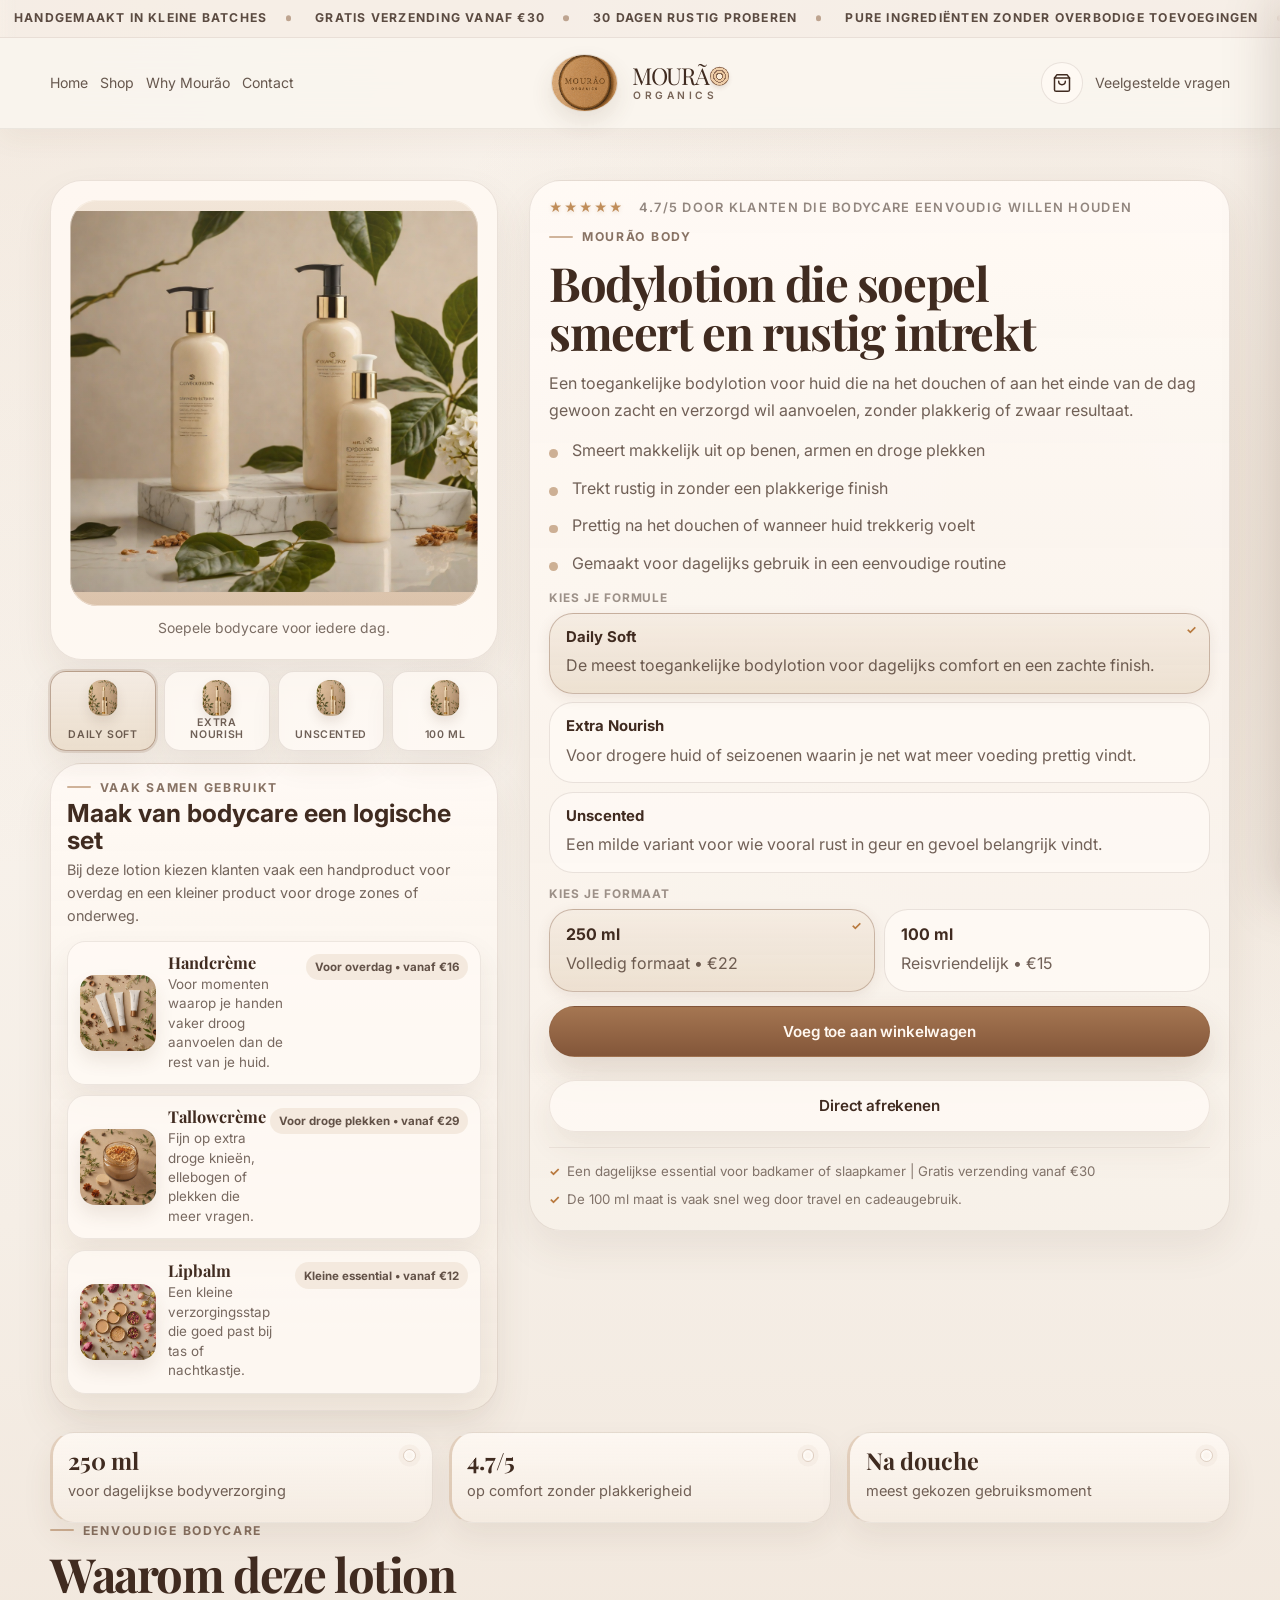
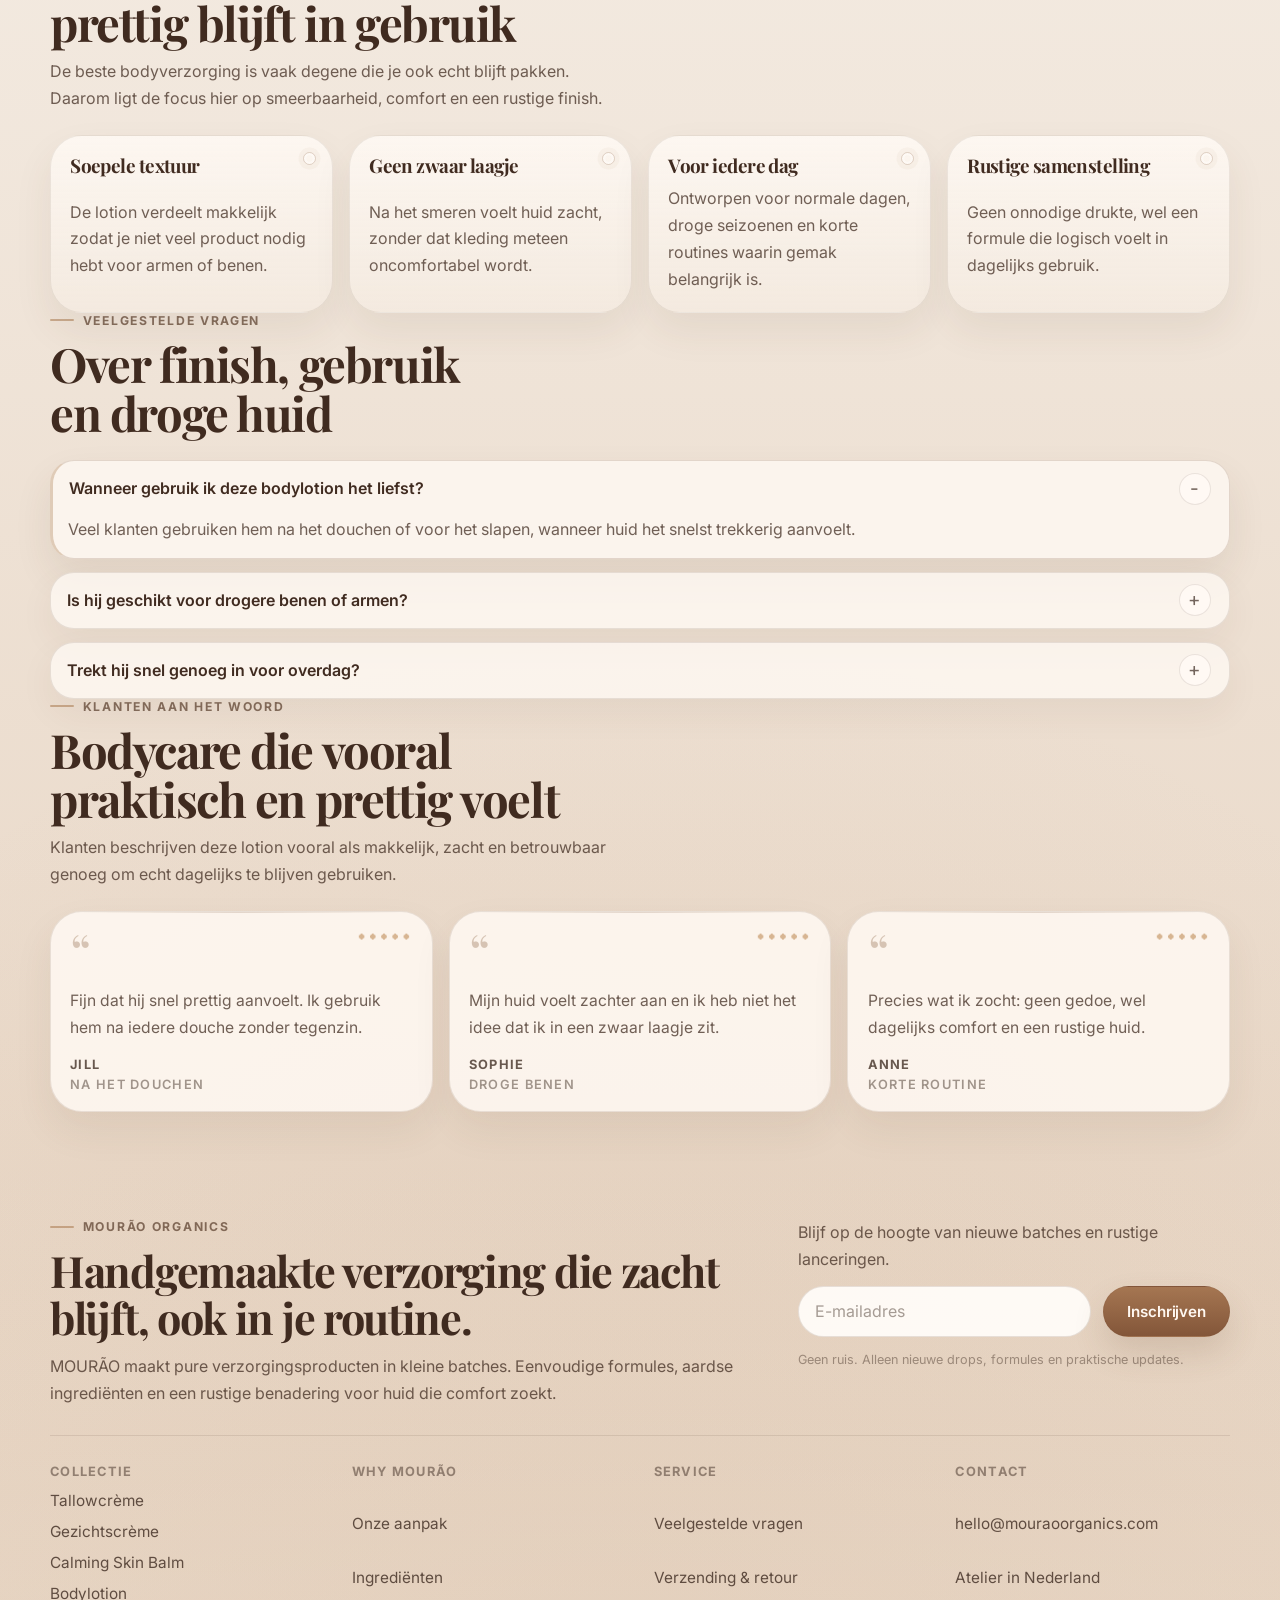
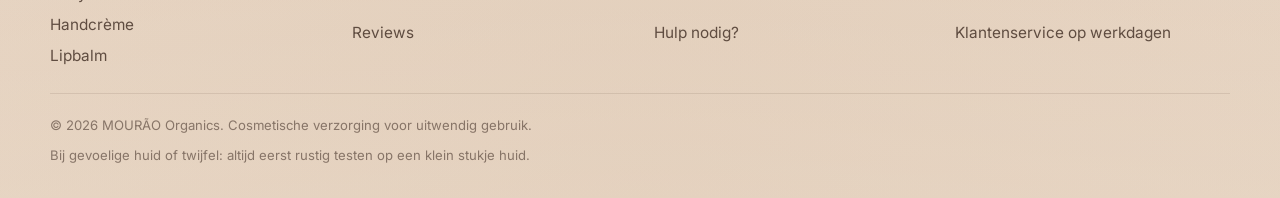
==== bodylotion.html @ 034b23e3 "Replace header ghost button with cart icon on product pages Removes the "Voeg toe aan winkelwagen" g" ====
<!doctype html>
<html lang="nl">
  <head>
    <meta charset="utf-8">
    <meta name="viewport" content="width=device-width,initial-scale=1">
    <meta name="theme-color" content="#F6F1EB">
    <title>Bodylotion | MOURÃO Organics</title>
    <link rel="preconnect" href="https://fonts.googleapis.com">
    <link rel="preconnect" href="https://fonts.gstatic.com" crossorigin>
    <link href="https://fonts.googleapis.com/css2?family=Inter:wght@400;500;600;700&family=Playfair+Display:wght@500;600;700&display=swap" rel="stylesheet">
    <link rel="stylesheet" href="assets/mourao-home.css">
  </head>
  <body class="mourao-theme">
    <a class="visually-hidden" href="#MainContent">Ga naar de inhoud</a>

    <div class="mourao-announcement" aria-label="Winkelmeldingen">
      <div class="mourao-announcement__track">
        <div class="mourao-announcement__group">
          <span>Handgemaakt in kleine batches</span>
<span>Gratis verzending vanaf €30</span>
<span>30 dagen rustig proberen</span>
<span>Pure ingrediënten zonder overbodige toevoegingen</span>
        </div>
        <div class="mourao-announcement__group" aria-hidden="true">
          <span>Handgemaakt in kleine batches</span>
<span>Gratis verzending vanaf €30</span>
<span>30 dagen rustig proberen</span>
<span>Pure ingrediënten zonder overbodige toevoegingen</span>
        </div>
        <div class="mourao-announcement__group" aria-hidden="true">
          <span>Handgemaakt in kleine batches</span>
<span>Gratis verzending vanaf €30</span>
<span>30 dagen rustig proberen</span>
<span>Pure ingrediënten zonder overbodige toevoegingen</span>
        </div>
      </div>
    </div>

    <div class="mourao-site-shell">
      <header class="mourao-site-header">
        <div class="page-width mourao-site-header__inner">
          <nav class="mourao-header-nav" aria-label="Hoofdmenu">
            <a class="mourao-header-nav__link" href="index.html">Home</a>
            <a class="mourao-header-nav__link" href="index.html#producten">Shop</a>
            <a class="mourao-header-nav__link" href="index.html#waarom">Why Mourão</a>
            <a class="mourao-header-nav__link" href="#contact">Contact</a>
          </nav>

          <a class="mourao-wordmark" href="index.html" aria-label="MOURÃO Organics">
            <img class="mourao-wordmark__image" src="assets/mourao-logo.jpg" alt="" width="58" height="58" loading="lazy">
            <span class="mourao-wordmark__text-wrap" aria-hidden="true">
              <span class="mourao-wordmark__line">
                <span class="mourao-wordmark__text mourao-wordmark__text--ringed">
                  <span>MOURÃ</span>
                  <span class="mourao-ring-o"></span>
                </span>
              </span>
              <span class="mourao-wordmark__subline">Organics</span>
            </span>
          </a>

          <div class="mourao-header-meta">
            <a class="mourao-header-link" href="#faq">Veelgestelde vragen</a>
          </div>
        </div>
      </header>

      <main id="MainContent" role="main">
        <section class="mourao-section mourao-section--spacious mourao-product-page">
          <div class="page-width">
            <div class="mourao-product-layout">
              <div class="mourao-gallery mourao-reveal" style="--animation-order: 1;">
                <div class="mourao-gallery__main">
                  <div class="mourao-gallery__hero" style="--mourao-gallery-image: url('mourao-product-bodylotion-hero.jpg');">
                    <div class="mourao-gallery__hero-glow"></div>
                  </div>
                  <p class="mourao-gallery__caption">Soepele bodycare voor iedere dag.</p>
                </div>

                <div class="mourao-gallery__thumbs" aria-hidden="true">
                  <span class="mourao-gallery__thumb" style="--mourao-thumb-image: url('mourao-product-bodylotion-thumb-1.jpg');">Daily Soft</span>
<span class="mourao-gallery__thumb" style="--mourao-thumb-image: url('mourao-product-bodylotion-thumb-2.jpg');">Extra Nourish</span>
<span class="mourao-gallery__thumb" style="--mourao-thumb-image: url('mourao-product-bodylotion-thumb-3.jpg');">Unscented</span>
<span class="mourao-gallery__thumb" style="--mourao-thumb-image: url('mourao-product-bodylotion-thumb-4.jpg');">100 ml</span>
                </div>
                <div class="mourao-related-panel mourao-reveal" style="--animation-order: 2;">
                  <div class="mourao-related-panel__header">
                    <p class="mourao-eyebrow">Vaak samen gebruikt</p>
                    <h2 class="mourao-related-panel__title">Maak van bodycare een logische set</h2>
                    <p class="mourao-related-panel__text">Bij deze lotion kiezen klanten vaak een handproduct voor overdag en een kleiner product voor droge zones of onderweg.</p>
                  </div>

                  <div class="mourao-related-list">
                    <a class="mourao-related-card" href="handcreme.html">
                      <span class="mourao-related-card__media" style="--mourao-related-image: url('mourao-product-handcreme-card.jpg');" aria-hidden="true"></span>
                      <span class="mourao-related-card__body">
                        <strong>Handcrème</strong>
                        <span>Voor momenten waarop je handen vaker droog aanvoelen dan de rest van je huid.</span>
                      </span>
                      <span class="mourao-related-card__meta">Voor overdag • vanaf €16</span>
                    </a>
<a class="mourao-related-card" href="product.html">
                      <span class="mourao-related-card__media" style="--mourao-related-image: url('mourao-product-tallowcreme-card.jpg');" aria-hidden="true"></span>
                      <span class="mourao-related-card__body">
                        <strong>Tallowcrème</strong>
                        <span>Fijn op extra droge knieën, ellebogen of plekken die meer vragen.</span>
                      </span>
                      <span class="mourao-related-card__meta">Voor droge plekken • vanaf €29</span>
                    </a>
<a class="mourao-related-card" href="lipbalm.html">
                      <span class="mourao-related-card__media" style="--mourao-related-image: url('mourao-product-lipbalm-card.jpg');" aria-hidden="true"></span>
                      <span class="mourao-related-card__body">
                        <strong>Lipbalm</strong>
                        <span>Een kleine verzorgingsstap die goed past bij tas of nachtkastje.</span>
                      </span>
                      <span class="mourao-related-card__meta">Kleine essential • vanaf €12</span>
                    </a>
                  </div>
                </div>
              </div>

              <div class="mourao-product-box mourao-reveal" data-product-id="bodylotion" style="--animation-order: 2;">
                <div class="mourao-rating">
                  <span class="mourao-stars" aria-hidden="true">★★★★★</span>
                  <span>4.7/5 door klanten die bodycare eenvoudig willen houden</span>
                </div>

                <p class="mourao-eyebrow">MOURÃO body</p>
                <h1 class="mourao-product-title">Bodylotion die soepel smeert en rustig intrekt</h1>
                <p class="mourao-product-lead">Een toegankelijke bodylotion voor huid die na het douchen of aan het einde van de dag gewoon zacht en verzorgd wil aanvoelen, zonder plakkerig of zwaar resultaat.</p>

                <ul class="mourao-bullet-list mourao-bullet-list--compact">
                  <li>Smeert makkelijk uit op benen, armen en droge plekken</li>
<li>Trekt rustig in zonder een plakkerige finish</li>
<li>Prettig na het douchen of wanneer huid trekkerig voelt</li>
<li>Gemaakt voor dagelijks gebruik in een eenvoudige routine</li>
                </ul>

                <div class="mourao-option-group">
                  <p class="mourao-option-group__label">Kies je formule</p>
                  <div class="mourao-option-list">
                    <div class="mourao-option">
                      <strong>Daily Soft</strong>
                      <span>De meest toegankelijke bodylotion voor dagelijks comfort en een zachte finish.</span>
                    </div>
<div class="mourao-option">
                      <strong>Extra Nourish</strong>
                      <span>Voor drogere huid of seizoenen waarin je net wat meer voeding prettig vindt.</span>
                    </div>
<div class="mourao-option">
                      <strong>Unscented</strong>
                      <span>Een milde variant voor wie vooral rust in geur en gevoel belangrijk vindt.</span>
                    </div>
                  </div>
                </div>

                <div class="mourao-option-group">
                  <p class="mourao-option-group__label">Kies je formaat</p>
                  <div class="mourao-option-list mourao-option-list--sizes">
                    <div class="mourao-option mourao-option--size">
                      <strong>250 ml</strong>
                      <span>Volledig formaat • €22</span>
                    </div>
<div class="mourao-option mourao-option--size">
                      <strong>100 ml</strong>
                      <span>Reisvriendelijk • €15</span>
                    </div>
                  </div>
                </div>

                <a id="shop" class="mourao-button mourao-button--full" href="#">Voeg toe aan winkelwagen</a>
                <a class="mourao-button mourao-button--ghost mourao-button--full mourao-direct-checkout" href="checkout.html">Direct afrekenen</a>

                <div class="mourao-product-notes">
                  <p>Een dagelijkse essential voor badkamer of slaapkamer | Gratis verzending vanaf €30</p>
                  <p>De 100 ml maat is vaak snel weg door travel en cadeaugebruik.</p>
                </div>
              </div>
            </div>

            <div class="mourao-proof-strip">
              <div class="mourao-proof-card">
                <strong>250 ml</strong>
                <span>voor dagelijkse bodyverzorging</span>
              </div>
<div class="mourao-proof-card">
                <strong>4.7/5</strong>
                <span>op comfort zonder plakkerigheid</span>
              </div>
<div class="mourao-proof-card">
                <strong>Na douche</strong>
                <span>meest gekozen gebruiksmoment</span>
              </div>
            </div>

            <div class="mourao-section-header">
              <p class="mourao-eyebrow">Eenvoudige bodycare</p>
              <h2 class="mourao-section-title">Waarom deze lotion prettig blijft in gebruik</h2>
              <p class="mourao-section-copy">De beste bodyverzorging is vaak degene die je ook echt blijft pakken. Daarom ligt de focus hier op smeerbaarheid, comfort en een rustige finish.</p>
            </div>

            <div class="mourao-detail-grid">
              <article class="mourao-detail-card">
                <h3>Soepele textuur</h3>
                <p>De lotion verdeelt makkelijk zodat je niet veel product nodig hebt voor armen of benen.</p>
              </article>
<article class="mourao-detail-card">
                <h3>Geen zwaar laagje</h3>
                <p>Na het smeren voelt huid zacht, zonder dat kleding meteen oncomfortabel wordt.</p>
              </article>
<article class="mourao-detail-card">
                <h3>Voor iedere dag</h3>
                <p>Ontworpen voor normale dagen, droge seizoenen en korte routines waarin gemak belangrijk is.</p>
              </article>
<article class="mourao-detail-card">
                <h3>Rustige samenstelling</h3>
                <p>Geen onnodige drukte, wel een formule die logisch voelt in dagelijks gebruik.</p>
              </article>
            </div>

            <div class="mourao-section-header" id="faq">
              <p class="mourao-eyebrow">Veelgestelde vragen</p>
              <h2 class="mourao-section-title">Over finish, gebruik en droge huid</h2>
            </div>

            <div class="mourao-faq-list">
              <details class="mourao-faq-item" open>
                <summary>Wanneer gebruik ik deze bodylotion het liefst?</summary>
                <div class="mourao-faq-item__content">
                  <p>Veel klanten gebruiken hem na het douchen of voor het slapen, wanneer huid het snelst trekkerig aanvoelt.</p>
                </div>
              </details>
<details class="mourao-faq-item" >
                <summary>Is hij geschikt voor drogere benen of armen?</summary>
                <div class="mourao-faq-item__content">
                  <p>Ja. Voor normale droogte is Daily Soft vaak genoeg. Bij meer behoefte aan voeding voelt Extra Nourish logischer.</p>
                </div>
              </details>
<details class="mourao-faq-item" >
                <summary>Trekt hij snel genoeg in voor overdag?</summary>
                <div class="mourao-faq-item__content">
                  <p>Ja. De formule is gemaakt om comfortabel in te trekken zonder plakkerig na te voelen.</p>
                </div>
              </details>
            </div>

            <div class="mourao-section-header">
              <p class="mourao-eyebrow">Klanten aan het woord</p>
              <h2 class="mourao-section-title">Bodycare die vooral praktisch en prettig voelt</h2>
              <p class="mourao-section-copy">Klanten beschrijven deze lotion vooral als makkelijk, zacht en betrouwbaar genoeg om echt dagelijks te blijven gebruiken.</p>
            </div>

            <div class="mourao-grid mourao-grid--reviews">
              <article class="mourao-review-card mourao-reveal" style="--animation-order: 1;">
                <div class="mourao-review-card__quote" aria-hidden="true">“</div>
                <p class="mourao-review-card__text">Fijn dat hij snel prettig aanvoelt. Ik gebruik hem na iedere douche zonder tegenzin.</p>
                <div class="mourao-review-card__meta">
                  <p class="mourao-review-card__author">Jill</p>
                  <p class="mourao-review-card__context">Na het douchen</p>
                </div>
              </article>
<article class="mourao-review-card mourao-reveal" style="--animation-order: 2;">
                <div class="mourao-review-card__quote" aria-hidden="true">“</div>
                <p class="mourao-review-card__text">Mijn huid voelt zachter aan en ik heb niet het idee dat ik in een zwaar laagje zit.</p>
                <div class="mourao-review-card__meta">
                  <p class="mourao-review-card__author">Sophie</p>
                  <p class="mourao-review-card__context">Droge benen</p>
                </div>
              </article>
<article class="mourao-review-card mourao-reveal" style="--animation-order: 3;">
                <div class="mourao-review-card__quote" aria-hidden="true">“</div>
                <p class="mourao-review-card__text">Precies wat ik zocht: geen gedoe, wel dagelijks comfort en een rustige huid.</p>
                <div class="mourao-review-card__meta">
                  <p class="mourao-review-card__author">Anne</p>
                  <p class="mourao-review-card__context">Korte routine</p>
                </div>
              </article>
            </div>
          </div>
        </section>
      </main>

      <footer id="contact" class="mourao-site-footer">
        <div class="page-width">
          <div class="mourao-site-footer__top">
            <div class="mourao-site-footer__brand">
              <p class="mourao-eyebrow">MOURÃO Organics</p>
              <h2 class="mourao-site-footer__title">Handgemaakte verzorging die zacht blijft, ook in je routine.</h2>
              <p class="mourao-site-footer__text">MOURÃO maakt pure verzorgingsproducten in kleine batches. Eenvoudige formules, aardse ingrediënten en een rustige benadering voor huid die comfort zoekt.</p>
            </div>

            <form class="mourao-footer-form" action="#" method="post">
              <label class="mourao-footer-form__label" for="FooterEmailProduct">Blijf op de hoogte van nieuwe batches en rustige lanceringen.</label>
              <div class="mourao-footer-form__row">
                <input id="FooterEmailProduct" class="mourao-input" type="email" name="email" placeholder="E-mailadres">
                <button class="mourao-button" type="submit">Inschrijven</button>
              </div>
              <p class="mourao-site-footer__meta">Geen ruis. Alleen nieuwe drops, formules en praktische updates.</p>
            </form>
          </div>

          <div class="mourao-site-footer__grid">
            <div class="mourao-site-footer__column">
              <h3 class="mourao-site-footer__heading">Collectie</h3>
              <a href="product.html">Tallowcrème</a>
              <a href="gezichtscreme.html">Gezichtscrème</a>
              <a href="calming-skin-balm.html">Calming Skin Balm</a>
              <a href="bodylotion.html">Bodylotion</a>
              <a href="handcreme.html">Handcrème</a>
              <a href="lipbalm.html">Lipbalm</a>
            </div>

            <div class="mourao-site-footer__column">
              <h3 class="mourao-site-footer__heading">Why Mourão</h3>
              <a href="index.html#waarom">Onze aanpak</a>
              <a href="index.html#waarom">Ingrediënten</a>
              <a href="index.html#reviews">Reviews</a>
            </div>

            <div class="mourao-site-footer__column">
              <h3 class="mourao-site-footer__heading">Service</h3>
              <a href="#faq">Veelgestelde vragen</a>
              <a href="#shop">Verzending & retour</a>
              <a href="#contact">Hulp nodig?</a>
            </div>

            <div class="mourao-site-footer__column">
              <h3 class="mourao-site-footer__heading">Contact</h3>
              <a href="mailto:hello@mouraoorganics.com">hello@mouraoorganics.com</a>
              <p>Atelier in Nederland</p>
              <p>Klantenservice op werkdagen</p>
            </div>
          </div>

          <div class="mourao-site-footer__bottom">
            <p>© 2026 MOURÃO Organics. Cosmetische verzorging voor uitwendig gebruik.</p>
            <p>Bij gevoelige huid of twijfel: altijd eerst rustig testen op een klein stukje huid.</p>
          </div>
        </div>
      </footer>
    </div>
  <script>
    (function () {
      var observer = new IntersectionObserver(function (entries) {
        entries.forEach(function (entry) {
          if (entry.isIntersecting) {
            entry.target.classList.add("is-visible");
            observer.unobserve(entry.target);
          }
        });
      }, { threshold: 0.08, rootMargin: "0px 0px -32px 0px" });
      document.querySelectorAll(".mourao-reveal").forEach(function (el) {
        observer.observe(el);
      });
    })();
  </script>
  <script src="assets/mourao-cart.js"></script>
  </body>
</html>
---- assets/mourao-home.css ----
:root {
  --mourao-bg: #f5eee6;
  --mourao-bg-deep: #e4cfbb;
  --mourao-surface: rgba(255, 250, 244, 0.84);
  --mourao-surface-strong: rgba(240, 228, 214, 0.94);
  --mourao-surface-soft: rgba(247, 240, 231, 0.82);
  --mourao-text: #402b20;
  --mourao-text-soft: rgba(64, 43, 32, 0.74);
  --mourao-accent: #9a6c48;
  --mourao-accent-deep: #734a30;
  --mourao-border: rgba(92, 63, 42, 0.12);
  --mourao-shadow: 0 24px 58px rgba(92, 63, 42, 0.11);
  --mourao-shadow-soft: 0 14px 30px rgba(92, 63, 42, 0.08);
  --mourao-radius-xl: 2rem;
  --mourao-radius-lg: 1.5rem;
  --mourao-radius-md: 1rem;
  --mourao-radius-pill: 999px;
  --mourao-page-width: min(1180px, calc(100% - 1.5rem));
  --mourao-transition: 220ms ease;
}

*,
*::before,
*::after {
  box-sizing: border-box;
}

html {
  scroll-behavior: smooth;
}

body {
  margin: 0;
  color: var(--mourao-text);
  font-family: "Inter", sans-serif;
  overflow-x: hidden;
  background:
    radial-gradient(circle at top left, rgba(202, 168, 136, 0.18), transparent 24%),
    radial-gradient(circle at 82% 15%, rgba(174, 130, 88, 0.18), transparent 22%),
    radial-gradient(circle at 50% 100%, rgba(173, 130, 92, 0.12), transparent 34%),
    linear-gradient(180deg, #fcf8f3 0%, var(--mourao-bg) 36%, var(--mourao-bg-deep) 100%);
}

img {
  display: block;
  max-width: 100%;
  height: auto;
}

a {
  color: inherit;
  text-decoration: none;
}

button,
input,
select,
textarea {
  font: inherit;
}

[id] {
  scroll-margin-top: 7rem;
}

.visually-hidden {
  position: absolute !important;
  width: 1px;
  height: 1px;
  padding: 0;
  margin: -1px;
  overflow: hidden;
  clip: rect(0, 0, 0, 0);
  white-space: nowrap;
  border: 0;
}

.page-width {
  width: var(--mourao-page-width);
  margin: 0 auto;
}

.mourao-site-shell {
  position: relative;
  overflow: clip;
}

.mourao-announcement {
  position: relative;
  overflow: hidden;
  padding-inline: 0.9rem;
  --mourao-announcement-duration: 24s;
  border-bottom: 1px solid rgba(84, 58, 40, 0.08);
  background: rgba(246, 238, 230, 0.88);
  color: rgba(61, 43, 33, 0.84);
  font-size: 0.72rem;
  font-weight: 700;
  letter-spacing: 0.1em;
  line-height: 1.2;
  text-transform: uppercase;
}

.mourao-announcement::before,
.mourao-announcement::after {
  content: "";
  position: absolute;
  top: 0;
  bottom: 0;
  width: 1rem;
  z-index: 1;
  pointer-events: none;
}

.mourao-announcement::before {
  left: 0;
  background: linear-gradient(90deg, rgba(246, 238, 230, 0.96) 0%, rgba(246, 238, 230, 0) 100%);
}

.mourao-announcement::after {
  right: 0;
  background: linear-gradient(270deg, rgba(246, 238, 230, 0.96) 0%, rgba(246, 238, 230, 0) 100%);
}

.mourao-announcement__track {
  display: flex;
  align-items: center;
  width: max-content;
  min-width: max-content;
  padding: 0.7rem 0;
  will-change: transform;
  animation: mourao-marquee var(--mourao-announcement-duration) linear infinite;
}

.mourao-announcement__group {
  display: flex;
  align-items: center;
  flex: 0 0 auto;
  gap: 0;
  padding-inline-end: 0;
}

.mourao-announcement__group span {
  position: relative;
  display: inline-flex;
  align-items: center;
  white-space: nowrap;
  padding-right: 1.5rem;
  margin-right: 1.5rem;
}

.mourao-announcement__group span::after {
  content: "";
  position: absolute;
  right: 0;
  top: 50%;
  width: 0.36rem;
  height: 0.36rem;
  border-radius: 50%;
  background: rgba(142, 102, 70, 0.54);
  transform: translateY(-50%);
}

@keyframes mourao-marquee {
  from {
    transform: translateX(0);
  }

  to {
    transform: translateX(calc(-100% / 3));
  }
}

.mourao-site-header {
  position: sticky;
  top: 0;
  z-index: 30;
  backdrop-filter: blur(18px);
  background: rgba(250, 245, 239, 0.9);
  border-bottom: 1px solid rgba(84, 58, 40, 0.08);
  box-shadow: 0 10px 26px rgba(100, 71, 47, 0.05);
}

.mourao-site-header__inner {
  display: grid;
  grid-template-columns: minmax(0, 1fr) auto;
  gap: 0.9rem;
  padding: 1rem 0;
  align-items: center;
}

.mourao-wordmark {
  display: inline-flex;
  align-items: center;
  gap: 0.85rem;
  justify-self: start;
  order: 1;
  min-width: 0;
}

.mourao-wordmark__line {
  display: block;
  line-height: 1;
}

.mourao-wordmark__image {
  width: 3.6rem;
  height: 3.6rem;
  border-radius: 50%;
  flex: 0 0 auto;
  object-fit: cover;
  border: 1px solid rgba(115, 74, 48, 0.16);
  box-shadow: 0 10px 22px rgba(99, 70, 47, 0.12);
  transition: transform var(--mourao-transition), box-shadow var(--mourao-transition);
}

.mourao-wordmark:hover .mourao-wordmark__image {
  transform: scale(1.04);
  box-shadow: 0 14px 28px rgba(99, 70, 47, 0.18);
}

.mourao-wordmark__text-wrap {
  display: grid;
  gap: 0.14rem;
  min-width: 0;
}

.mourao-wordmark__text {
  font-family: "Playfair Display", serif;
  font-size: 1.28rem;
  letter-spacing: -0.055em;
  line-height: 0.92;
}

.mourao-wordmark__text--ringed {
  display: inline-flex;
  align-items: flex-end;
  gap: 0.02em;
  text-transform: uppercase;
  white-space: nowrap;
}

.mourao-ring-o {
  display: inline-grid;
  place-items: center;
  width: 0.82em;
  height: 0.82em;
  margin-left: 0.03em;
  border-radius: 50%;
  background:
    radial-gradient(circle at center, rgba(251, 237, 217, 0.98) 0 0.11em, rgba(111, 73, 47, 0.82) 0.11em 0.16em, rgba(235, 198, 157, 0.96) 0.16em 0.23em, rgba(123, 80, 52, 0.78) 0.23em 0.28em, rgba(239, 205, 167, 0.96) 0.28em 0.37em, rgba(132, 87, 56, 0.8) 0.37em 0.42em, rgba(244, 214, 180, 0.98) 0.42em 100%);
  box-shadow:
    inset 0 0 0 1px rgba(106, 73, 49, 0.18),
    0 0.1em 0.18em rgba(104, 71, 47, 0.14);
  transform: translateY(-0.01em);
}

.mourao-wordmark__subline {
  padding-left: 0.08rem;
  color: rgba(78, 53, 37, 0.76);
  font-size: 0.61rem;
  font-weight: 600;
  letter-spacing: 0.34em;
  text-transform: uppercase;
}

.mourao-wordmark__sub {
  color: var(--mourao-text-soft);
  font-size: 0.62rem;
  letter-spacing: 0.2em;
  text-transform: uppercase;
}

.mourao-header-nav {
  grid-column: 1 / -1;
  display: flex;
  flex-wrap: nowrap;
  gap: 0.75rem;
  align-items: center;
  overflow-x: auto;
  overscroll-behavior-x: contain;
  order: 3;
  margin-top: 0.1rem;
  padding-top: 0.2rem;
  padding-bottom: 0.2rem;
  border-top: 1px solid rgba(84, 58, 40, 0.08);
  scrollbar-width: none;
}

.mourao-header-nav::-webkit-scrollbar {
  display: none;
}

.mourao-header-nav__link,
.mourao-header-link {
  position: relative;
  color: rgba(61, 43, 33, 0.78);
  font-size: 0.88rem;
  white-space: nowrap;
  transition: color var(--mourao-transition);
}

.mourao-header-nav__link::after,
.mourao-header-link::after {
  content: "";
  position: absolute;
  right: 0;
  bottom: -0.28rem;
  left: 0;
  height: 1px;
  background: rgba(115, 74, 48, 0.34);
  transform: scaleX(0);
  transform-origin: left center;
  transition: transform var(--mourao-transition);
}

.mourao-header-nav__link:hover,
.mourao-header-nav__link:focus-visible,
.mourao-header-link:hover,
.mourao-header-link:focus-visible {
  color: var(--mourao-accent-deep);
}

.mourao-header-nav__link:hover::after,
.mourao-header-nav__link:focus-visible::after,
.mourao-header-link:hover::after,
.mourao-header-link:focus-visible::after {
  transform: scaleX(1);
}

.mourao-header-meta {
  display: flex;
  flex-wrap: nowrap;
  gap: 0.75rem;
  align-items: center;
  order: 2;
  justify-self: end;
}

.mourao-section {
  padding: 1.25rem 0;
}

.mourao-section--spacious {
  padding: 2.45rem 0;
}

.mourao-heading,
.mourao-section-title,
.mourao-product-title,
.mourao-product-card__title,
.mourao-story-card__title,
.mourao-hero__note-title,
.mourao-site-footer__title,
.mourao-ingredient-row__title,
.mourao-detail-card h3 {
  margin: 0;
  font-family: "Playfair Display", serif;
  letter-spacing: -0.03em;
}

.mourao-heading {
  font-size: clamp(2.45rem, 10vw, 4.3rem);
  line-height: 0.99;
  text-wrap: balance;
}

.mourao-section-title,
.mourao-product-title {
  font-size: clamp(1.75rem, 5vw, 2.95rem);
  line-height: 1.04;
  text-wrap: balance;
}

.mourao-eyebrow {
  margin: 0;
  color: rgba(90, 63, 45, 0.72);
  font-size: 0.76rem;
  font-weight: 700;
  letter-spacing: 0.14em;
  text-transform: uppercase;
}

.mourao-text,
.mourao-section-copy,
.mourao-hero__text,
.mourao-story-card__text,
.mourao-story-card__lead,
.mourao-story-card__footnote,
.mourao-product-card__text,
.mourao-review-card__text,
.mourao-ingredient-row__text,
.mourao-product-lead,
.mourao-site-footer__text,
.mourao-site-footer__meta,
.mourao-footer-form__label,
.mourao-detail-card p,
.mourao-gallery__caption,
.mourao-option span,
.mourao-proof-card span,
.mourao-product-notes p,
.mourao-faq-item__content p {
  margin: 0;
  color: var(--mourao-text-soft);
  line-height: 1.68;
}

.mourao-section-header {
  display: grid;
  gap: 0.7rem;
  max-width: 39rem;
  margin-bottom: 1.45rem;
}

.mourao-button {
  display: inline-flex;
  align-items: center;
  justify-content: center;
  min-height: 3.2rem;
  padding: 0.95rem 1.45rem;
  border: 1px solid rgba(119, 85, 58, 0.1);
  border-radius: var(--mourao-radius-pill);
  background: linear-gradient(180deg, #a57652 0%, #835639 100%);
  color: #fff8f1;
  font-size: 0.95rem;
  font-weight: 600;
  letter-spacing: -0.01em;
  transition:
    transform var(--mourao-transition),
    box-shadow var(--mourao-transition),
    background var(--mourao-transition);
  box-shadow: 0 16px 32px rgba(103, 73, 47, 0.16);
}

.mourao-button:hover,
.mourao-button:focus-visible {
  transform: translateY(-2px);
  box-shadow: 0 20px 36px rgba(103, 73, 47, 0.18);
}

.mourao-button--ghost {
  background: rgba(255, 250, 245, 0.78);
  color: var(--mourao-text);
  border-color: rgba(119, 85, 58, 0.12);
  box-shadow: var(--mourao-shadow-soft);
}

.mourao-button--ghost:hover,
.mourao-button--ghost:focus-visible {
  background: rgba(243, 232, 220, 0.94);
}

.mourao-button--full {
  width: 100%;
}

.mourao-inline-link {
  display: inline-flex;
  align-items: center;
  gap: 0.45rem;
  width: fit-content;
  white-space: nowrap;
  color: var(--mourao-accent-deep);
  font-size: 0.95rem;
  font-weight: 600;
}

.mourao-inline-link::after {
  content: "→";
  transition: transform var(--mourao-transition);
}

.mourao-inline-link:hover::after,
.mourao-inline-link:focus-visible::after {
  transform: translateX(3px);
}

.mourao-input {
  width: 100%;
  min-height: 3.2rem;
  padding: 0.85rem 1rem;
  border: 1px solid rgba(84, 58, 40, 0.14);
  border-radius: var(--mourao-radius-pill);
  background: rgba(255, 251, 247, 0.96);
  color: var(--mourao-text);
}

.mourao-input::placeholder {
  color: rgba(61, 43, 33, 0.46);
}

.mourao-pill {
  display: inline-flex;
  align-items: center;
  padding: 0.5rem 0.8rem;
  border: 1px solid rgba(84, 58, 40, 0.12);
  border-radius: var(--mourao-radius-pill);
  background: rgba(255, 250, 245, 0.86);
  color: rgba(61, 43, 33, 0.8);
  font-size: 0.74rem;
  font-weight: 700;
  letter-spacing: 0.08em;
  text-transform: uppercase;
}

.mourao-bullet-list {
  display: grid;
  gap: 0.75rem;
  margin: 0;
  padding: 0;
  list-style: none;
}

.mourao-bullet-list li {
  position: relative;
  padding-left: 1.4rem;
  color: var(--mourao-text-soft);
  line-height: 1.7;
}

.mourao-bullet-list li::before {
  content: "";
  position: absolute;
  left: 0;
  top: 0.7rem;
  width: 0.55rem;
  height: 0.55rem;
  border-radius: 50%;
  background: rgba(142, 102, 70, 0.48);
}

.mourao-bullet-list--compact li {
  line-height: 1.6;
}

.mourao-hero {
  padding-top: 0.5rem;
}

.mourao-hero__layout,
.mourao-story,
.mourao-product-layout {
  display: grid;
  gap: 1.2rem;
}

.mourao-hero__content {
  display: grid;
  gap: 0.95rem;
  max-width: 34rem;
}

.mourao-hero .mourao-heading {
  font-size: clamp(2.2rem, 8vw, 3.7rem);
  max-width: 10.5ch;
}

.mourao-hero__text {
  max-width: 34rem;
  font-size: clamp(1.02rem, 2.4vw, 1.14rem);
}

.mourao-hero__actions {
  display: flex;
  flex-wrap: wrap;
  gap: 0.75rem 1rem;
  align-items: center;
}

.mourao-chip-row {
  display: grid;
  gap: 0.7rem;
  margin-top: 0.2rem;
}

.mourao-chip {
  display: flex;
  align-items: flex-start;
  justify-content: space-between;
  gap: 0.75rem;
  min-height: 3.55rem;
  padding: 0.8rem 0.9rem;
  border: 1px solid rgba(84, 58, 40, 0.1);
  border-radius: var(--mourao-radius-pill);
  background: linear-gradient(180deg, rgba(255, 250, 245, 0.84) 0%, rgba(245, 236, 226, 0.74) 100%);
  box-shadow: var(--mourao-shadow-soft);
  font-size: 0.84rem;
  font-weight: 500;
}

.mourao-chip::after {
  content: "";
  width: 0.6rem;
  height: 0.6rem;
  border-radius: 50%;
  background: rgba(142, 102, 70, 0.44);
}

.mourao-hero__visual {
  display: grid;
  justify-items: center;
  width: 100%;
}

.mourao-hero__frame,
.mourao-product-box,
.mourao-gallery__main,
.mourao-related-panel,
.mourao-story-card,
.mourao-newsletter,
.mourao-cta-panel,
.mourao-panel,
.mourao-review-card,
.mourao-detail-card {
  border: 1px solid var(--mourao-border);
  border-radius: var(--mourao-radius-xl);
  background: var(--mourao-surface);
  box-shadow: 0 18px 38px rgba(92, 63, 42, 0.08);
}

.mourao-hero__frame {
  display: grid;
  gap: 0.85rem;
  width: 100%;
  max-width: 34rem;
  padding: 0.92rem;
  background: linear-gradient(180deg, rgba(252, 248, 244, 0.98) 0%, rgba(235, 221, 206, 0.96) 100%);
}

.mourao-hero__product-visual,
.mourao-gallery__hero {
  position: relative;
  display: grid;
  place-items: center;
  aspect-ratio: 4 / 3.08;
  min-height: 23rem;
  border-radius: calc(var(--mourao-radius-xl) - 0.3rem);
  background: linear-gradient(180deg, rgba(241, 228, 213, 0.98) 0%, rgba(222, 196, 170, 0.9) 100%);
  overflow: hidden;
  isolation: isolate;
}

.mourao-hero__video-media,
.mourao-hero__video-poster {
  position: absolute;
  inset: 0;
  width: 100%;
  height: 100%;
  display: block;
  object-fit: cover;
}

.mourao-hero__video-poster {
  display: none;
}

.mourao-hero__product-visual::before {
  content: "";
  position: absolute;
  inset: 0;
  z-index: 1;
  background:
    radial-gradient(circle at center, rgba(43, 28, 18, 0.22) 0%, rgba(43, 28, 18, 0.09) 18%, transparent 40%),
    linear-gradient(180deg, rgba(255, 248, 241, 0.06) 0%, rgba(69, 46, 31, 0.08) 100%);
  pointer-events: none;
}

.mourao-hero__product-visual::after {
  content: "";
  position: absolute;
  inset: 0;
  z-index: 1;
  background: radial-gradient(circle at 78% 18%, rgba(255, 248, 232, 0.18), transparent 24%);
  pointer-events: none;
}

.mourao-hero__video-shell {
  position: relative;
  z-index: 2;
  display: grid;
  place-items: center;
  min-width: min(62%, 19.5rem);
  padding: 1.05rem 1.5rem 0.96rem;
  border: 1px solid rgba(255, 247, 237, 0.24);
  border-radius: 1.45rem;
  background: linear-gradient(180deg, rgba(247, 240, 231, 0.18) 0%, rgba(96, 68, 46, 0.1) 100%);
  box-shadow: 0 18px 36px rgba(31, 22, 16, 0.2);
  backdrop-filter: blur(10px) saturate(1.08);
}

.mourao-wordmark--hero-video {
  justify-self: center;
  color: #fff9f0;
}

.mourao-wordmark--hero-video .mourao-wordmark__text-wrap {
  gap: 0.28rem;
  text-align: center;
}

.mourao-wordmark--hero-video .mourao-wordmark__text {
  font-size: clamp(2rem, 3.2vw, 2.9rem);
  color: #fffaf2;
  text-shadow:
    0 2px 16px rgba(35, 24, 17, 0.36),
    0 1px 2px rgba(35, 24, 17, 0.2);
}

.mourao-wordmark__subline--hero-video {
  padding-left: 0;
  color: rgba(255, 245, 232, 0.82);
  font-size: 0.66rem;
  letter-spacing: 0.34em;
  text-align: center;
  text-shadow: 0 1px 8px rgba(35, 24, 17, 0.28);
}

.mourao-hero__brand-card {
  position: relative;
  z-index: 1;
  display: grid;
  justify-items: center;
  gap: 0.9rem;
  width: min(82%, 19rem);
  padding: 1.5rem 1.15rem 1.25rem;
  border: 1px solid rgba(138, 103, 72, 0.14);
  border-radius: calc(var(--mourao-radius-xl) - 0.45rem);
  background: linear-gradient(180deg, rgba(252, 246, 240, 0.92) 0%, rgba(240, 223, 204, 0.84) 100%);
  box-shadow:
    inset 0 1px 0 rgba(255, 251, 247, 0.68),
    0 26px 46px rgba(87, 60, 39, 0.14);
  overflow: hidden;
  isolation: isolate;
}

.mourao-hero__brand-card::before {
  content: "";
  position: absolute;
  inset: 0;
  background:
    radial-gradient(circle at 50% 38%, rgba(255, 252, 248, 0.94) 0%, rgba(251, 241, 230, 0.8) 28%, rgba(224, 194, 162, 0.22) 74%, transparent 100%),
    repeating-radial-gradient(circle at 50% 38%, rgba(128, 89, 59, 0.08) 0 2px, transparent 2px 18px);
  opacity: 0.86;
  z-index: -1;
}

.mourao-wordmark--hero {
  justify-content: center;
}

.mourao-wordmark--hero .mourao-wordmark__text-wrap {
  justify-items: center;
}

.mourao-wordmark--hero .mourao-wordmark__text {
  font-size: clamp(2.5rem, 7vw, 3.7rem);
  letter-spacing: -0.06em;
}

.mourao-ring-o--hero {
  box-shadow:
    inset 0 0 0 1px rgba(106, 73, 49, 0.16),
    0 0.14em 0.24em rgba(104, 71, 47, 0.1);
}

.mourao-wordmark__subline--hero {
  padding-left: 0.18rem;
  font-size: 0.77rem;
  letter-spacing: 0.4em;
}

.mourao-wordmark__sub--hero {
  font-size: 0.66rem;
  letter-spacing: 0.22em;
}

.mourao-hero__brand-note {
  position: relative;
  max-width: 15rem;
  margin: 0;
  padding-top: 0.85rem;
  color: rgba(76, 53, 39, 0.78);
  text-align: center;
  line-height: 1.6;
}

.mourao-hero__brand-note::before {
  content: "";
  position: absolute;
  top: 0;
  left: 50%;
  width: 3rem;
  height: 1px;
  background: rgba(128, 89, 59, 0.28);
  transform: translateX(-50%);
}

.mourao-gallery__hero::after {
  content: "";
  position: absolute;
  inset: 0;
  border-radius: inherit;
  background-image:
    linear-gradient(180deg, rgba(255, 249, 242, 0.1) 0%, rgba(73, 48, 32, 0.04) 100%),
    var(--mourao-gallery-image, url("./mourao-logo.jpg"));
  background-position: center, center 46%;
  background-repeat: no-repeat, no-repeat;
  background-size: auto, 112%;
  box-shadow:
    inset 0 0 0 1px rgba(255, 249, 242, 0.46),
    0 24px 42px rgba(87, 60, 39, 0.16);
  z-index: 1;
}

.mourao-hero__note {
  display: grid;
  gap: 0.68rem;
  padding: 1rem;
  border-radius: calc(var(--mourao-radius-xl) - 0.45rem);
  background: linear-gradient(180deg, rgba(255, 250, 245, 0.86) 0%, rgba(245, 236, 226, 0.74) 100%);
  box-shadow: inset 0 1px 0 rgba(255, 255, 255, 0.45);
}

.mourao-hero__note-title {
  font-size: clamp(1.4rem, 5vw, 1.8rem);
  line-height: 1.1;
}

.mourao-trust-bar {
  display: grid;
  gap: 0.85rem;
  padding: 1rem;
  border: 1px solid var(--mourao-border);
  border-radius: calc(var(--mourao-radius-xl) + 0.2rem);
  background: rgba(255, 250, 245, 0.6);
  box-shadow: var(--mourao-shadow-soft);
}

.mourao-trust-bar__item {
  display: flex;
  align-items: center;
  gap: 0.85rem;
  padding: 1rem 1.05rem;
  border: 1px solid rgba(84, 58, 40, 0.08);
  border-radius: calc(var(--mourao-radius-pill) - 2px);
  background: rgba(255, 250, 245, 0.56);
  font-size: 0.95rem;
  font-weight: 500;
}

.mourao-trust-bar__item::before {
  content: "";
  flex: 0 0 auto;
  width: 0.72rem;
  height: 0.72rem;
  border-radius: 50%;
  background: rgba(142, 102, 70, 0.48);
}

.mourao-nature-video__panel {
  display: grid;
  gap: 1rem;
  padding: 1rem;
  border: 1px solid var(--mourao-border);
  border-radius: calc(var(--mourao-radius-xl) + 0.15rem);
  background: linear-gradient(180deg, rgba(251, 246, 240, 0.92) 0%, rgba(240, 225, 209, 0.86) 100%);
  box-shadow: 0 20px 44px rgba(88, 60, 39, 0.08);
}

.mourao-nature-video__copy {
  display: grid;
  gap: 0.75rem;
  align-content: center;
  max-width: 32rem;
}

.mourao-nature-video__frame {
  position: relative;
  min-height: 18rem;
  aspect-ratio: 16 / 10.2;
  border-radius: calc(var(--mourao-radius-xl) - 0.3rem);
  overflow: hidden;
  background: linear-gradient(180deg, rgba(241, 228, 213, 0.94) 0%, rgba(222, 196, 170, 0.9) 100%);
  box-shadow:
    inset 0 0 0 1px rgba(255, 249, 242, 0.5),
    0 22px 40px rgba(87, 60, 39, 0.12);
}

.mourao-nature-video__frame::before {
  content: "";
  position: absolute;
  inset: 0;
  z-index: 1;
  background:
    radial-gradient(circle at center, rgba(43, 28, 18, 0.24) 0%, rgba(43, 28, 18, 0.1) 19%, transparent 42%),
    radial-gradient(circle at 74% 24%, rgba(255, 244, 220, 0.18), transparent 22%);
  pointer-events: none;
}

.mourao-nature-video__frame::after {
  content: "";
  position: absolute;
  inset: 0;
  z-index: 1;
  background:
    linear-gradient(180deg, rgba(255, 248, 241, 0.08) 0%, rgba(97, 63, 39, 0.08) 100%),
    radial-gradient(circle at 78% 18%, rgba(255, 248, 232, 0.16), transparent 24%);
  pointer-events: none;
}

.mourao-nature-video__media,
.mourao-nature-video__poster {
  position: absolute;
  inset: 0;
  width: 100%;
  height: 100%;
  display: block;
  object-fit: cover;
}

.mourao-nature-video__poster {
  display: none;
}

.mourao-nature-video__logo-shell {
  position: absolute;
  top: 50%;
  left: 50%;
  z-index: 2;
  display: grid;
  place-items: center;
  min-width: min(62%, 18rem);
  padding: 0.95rem 1.35rem 0.88rem;
  border: 1px solid rgba(255, 247, 237, 0.24);
  border-radius: 1.45rem;
  background: linear-gradient(180deg, rgba(247, 240, 231, 0.18) 0%, rgba(96, 68, 46, 0.1) 100%);
  box-shadow: 0 18px 36px rgba(31, 22, 16, 0.2);
  backdrop-filter: blur(10px) saturate(1.08);
  transform: translate(-50%, -50%);
}

.mourao-wordmark--video {
  justify-self: center;
  color: #fff9f0;
}

.mourao-wordmark--video .mourao-wordmark__text-wrap {
  gap: 0.28rem;
  text-align: center;
}

.mourao-wordmark--video .mourao-wordmark__text {
  font-size: clamp(1.8rem, 3vw, 2.55rem);
  color: #fffaf2;
  text-shadow:
    0 2px 16px rgba(35, 24, 17, 0.36),
    0 1px 2px rgba(35, 24, 17, 0.2);
}

.mourao-wordmark__subline--video {
  padding-left: 0;
  color: rgba(255, 245, 232, 0.82);
  font-size: 0.62rem;
  letter-spacing: 0.34em;
  text-align: center;
  text-shadow: 0 1px 8px rgba(35, 24, 17, 0.28);
}

.mourao-product-list {
  display: grid;
  gap: 1.1rem;
}

.mourao-product-card {
  display: grid;
  gap: 1rem;
  padding: 1.15rem;
  min-height: 100%;
  border: 1px solid var(--mourao-border);
  border-radius: var(--mourao-radius-xl);
  background: rgba(255, 250, 245, 0.76);
  box-shadow: 0 18px 44px rgba(82, 58, 38, 0.08);
  transition:
    transform 0.3s cubic-bezier(0.25, 0.46, 0.45, 0.94),
    box-shadow 0.3s cubic-bezier(0.25, 0.46, 0.45, 0.94),
    border-color 0.3s ease;
}

.mourao-product-card:hover,
.mourao-product-card:focus-within {
  transform: translateY(-6px);
  border-color: rgba(115, 74, 48, 0.20);
  box-shadow: 0 28px 60px rgba(82, 58, 38, 0.15);
}

.mourao-product-card__media {
  position: relative;
  aspect-ratio: 3 / 3.6;
  min-height: 0;
  border-radius: calc(var(--mourao-radius-xl) - 0.35rem);
  overflow: hidden;
  isolation: isolate;
}

.mourao-product-card__media::before {
  content: "";
  position: absolute;
  inset: 0;
  background:
    radial-gradient(circle at 50% 20%, rgba(255, 251, 247, 0.52) 0%, rgba(255, 251, 247, 0.06) 42%, transparent 62%),
    linear-gradient(180deg, rgba(242, 228, 212, 0.92) 0%, rgba(223, 194, 166, 0.86) 100%);
}

.mourao-product-card__media::after {
  content: "";
  position: absolute;
  inset: 0;
  border-radius: inherit;
  background-image:
    linear-gradient(180deg, rgba(255, 249, 242, 0.16) 0%, rgba(73, 48, 32, 0.07) 100%),
    var(--mourao-product-media-image, url("./mourao-logo.jpg"));
  background-position: center, center 46%;
  background-repeat: no-repeat, no-repeat;
  background-size: cover, cover;
  background-position: center, center;
  box-shadow:
    inset 0 0 0 1px rgba(255, 249, 242, 0.42),
    0 18px 28px rgba(87, 60, 39, 0.12);
  opacity: 0.98;
  transition: transform 0.55s cubic-bezier(0.25, 0.46, 0.45, 0.94);
}

.mourao-product-card:hover .mourao-product-card__media::after,
.mourao-product-card:focus-within .mourao-product-card__media::after {
  transform: scale(1.07);
}

.mourao-product-card__media--2::before {
  background:
    radial-gradient(circle at 50% 30%, rgba(255, 251, 247, 0.76) 0%, rgba(255, 251, 247, 0.12) 48%, transparent 49%),
    linear-gradient(180deg, rgba(239, 223, 205, 0.96) 0%, rgba(212, 179, 146, 0.92) 100%);
}

.mourao-product-card__media--3::before {
  background:
    radial-gradient(circle at 50% 30%, rgba(255, 251, 247, 0.76) 0%, rgba(255, 251, 247, 0.12) 48%, transparent 49%),
    linear-gradient(180deg, rgba(247, 238, 229, 0.98) 0%, rgba(228, 198, 169, 0.92) 100%);
}

.mourao-product-card__media--4::before {
  background:
    radial-gradient(circle at 50% 30%, rgba(255, 251, 247, 0.76) 0%, rgba(255, 251, 247, 0.12) 48%, transparent 49%),
    linear-gradient(180deg, rgba(236, 216, 191, 0.98) 0%, rgba(205, 171, 140, 0.92) 100%);
}

.mourao-product-card__jar {
  display: none;
}

.mourao-product-card__jar::before {
  content: none;
}

.mourao-product-card__jar::after {
  content: none;
}

.mourao-product-card__body {
  display: grid;
  grid-template-rows: auto auto 1fr auto;
  gap: 0.88rem;
}

.mourao-product-card .mourao-inline-link {
  display: inline-flex;
  align-items: center;
  gap: 0.4rem;
  padding: 0.6rem 1.1rem;
  border: 1.5px solid rgba(84, 58, 40, 0.22);
  border-radius: var(--mourao-radius-pill);
  background: rgba(255, 251, 247, 0.9);
  font-size: 0.88rem;
  font-weight: 600;
  letter-spacing: 0.01em;
  transition: background var(--mourao-transition), border-color var(--mourao-transition), transform var(--mourao-transition);
}

.mourao-product-card .mourao-inline-link:hover {
  background: rgba(115, 74, 48, 0.08);
  border-color: rgba(115, 74, 48, 0.36);
  transform: translateX(2px);
}

.mourao-product-card__badges {
  display: flex;
  flex-wrap: wrap;
  gap: 0.6rem;
  align-items: center;
}

.mourao-product-card__meta,
.mourao-rating,
.mourao-option-group__label,
.mourao-review-card__author,
.mourao-review-card__context,
.mourao-site-footer__heading {
  font-size: 0.8rem;
  letter-spacing: 0.1em;
  text-transform: uppercase;
}

.mourao-product-card__meta {
  color: rgba(61, 43, 33, 0.56);
  font-weight: 600;
}

.mourao-product-card__title {
  font-size: 1.55rem;
  line-height: 1.08;
  text-wrap: balance;
}

.mourao-product-card__text {
  font-size: 0.97rem;
}

.mourao-product-card__rating {
  display: flex;
  align-items: center;
  gap: 0.38rem;
  margin-top: -0.1rem;
}

.mourao-product-card__rating .mourao-stars {
  font-size: 0.82rem;
  letter-spacing: 0.08em;
}

.mourao-product-card__rating-label {
  color: rgba(61, 43, 33, 0.5);
  font-size: 0.76rem;
  font-weight: 600;
  letter-spacing: 0.04em;
}

.mourao-story-card {
  display: grid;
  gap: 1rem;
  padding: 1.35rem;
  background: linear-gradient(180deg, rgba(241, 230, 218, 0.92) 0%, rgba(231, 215, 197, 0.92) 100%);
  box-shadow: 0 22px 50px rgba(85, 58, 36, 0.09);
  position: relative;
  overflow: hidden;
}

.mourao-panel {
  position: relative;
  overflow: hidden;
}

.mourao-bestsellers .mourao-panel {
  display: grid;
  gap: 1.1rem;
  padding: 1.6rem;
  background: linear-gradient(145deg, rgba(245, 234, 218, 0.72) 0%, rgba(255, 248, 239, 0.88) 55%, rgba(238, 220, 197, 0.60) 100%);
  border: 1px solid rgba(184, 148, 108, 0.18);
}

.mourao-bestsellers .mourao-section-header {
  margin-bottom: 0;
}

.mourao-story-card::after,
.mourao-newsletter::after,
.mourao-cta-panel::after,
.mourao-panel::after {
  content: "";
  position: absolute;
  right: -2rem;
  bottom: -2.25rem;
  width: 8.5rem;
  aspect-ratio: 1;
  border-radius: 50%;
  background:
    radial-gradient(circle at center, rgba(255, 252, 248, 0.46) 0%, rgba(255, 252, 248, 0) 42%),
    repeating-radial-gradient(circle at center, rgba(149, 110, 79, 0.055) 0 2px, transparent 2px 14px);
  opacity: 0.9;
  pointer-events: none;
}

.mourao-story .mourao-section-header {
  margin-bottom: 0;
}

.mourao-ingredient-section__story {
  margin-bottom: 1.7rem;
}

.mourao-ingredient-section__header {
  margin-bottom: 1rem;
}

.mourao-story-card__lead {
  color: rgba(61, 43, 33, 0.88);
  font-weight: 600;
}

.mourao-story-card__title {
  font-size: clamp(1.65rem, 4.4vw, 2.2rem);
  line-height: 1.1;
}

.mourao-story-card__list {
  display: grid;
  gap: 0.7rem;
}

.mourao-story-card__list span {
  display: flex;
  align-items: center;
  justify-content: space-between;
  gap: 0.8rem;
  padding: 0.9rem 1rem;
  border: 1px solid rgba(84, 58, 40, 0.1);
  border-radius: var(--mourao-radius-pill);
  background: rgba(255, 250, 245, 0.76);
  font-size: 0.92rem;
  font-weight: 600;
}

.mourao-story-card__list span::after {
  content: "";
  width: 0.55rem;
  height: 0.55rem;
  border-radius: 50%;
  background: rgba(142, 102, 70, 0.44);
}

.mourao-ingredient-list,
.mourao-faq-list {
  display: grid;
  gap: 0.8rem;
}

.mourao-ingredient-row,
.mourao-faq-item {
  border: 1px solid rgba(84, 58, 40, 0.12);
  border-radius: var(--mourao-radius-lg);
  background: rgba(255, 250, 245, 0.76);
  box-shadow: 0 14px 36px rgba(82, 58, 38, 0.06);
}

.mourao-ingredient-row[open],
.mourao-faq-item[open] {
  border-color: rgba(115, 74, 48, 0.18);
  box-shadow: 0 18px 38px rgba(82, 58, 38, 0.09);
}

.mourao-ingredient-row__summary,
.mourao-faq-item summary {
  list-style: none;
  cursor: pointer;
}

.mourao-ingredient-row__summary::-webkit-details-marker,
.mourao-faq-item summary::-webkit-details-marker {
  display: none;
}

.mourao-ingredient-row__summary {
  display: grid;
  grid-template-columns: 4.8rem minmax(0, 1fr) auto;
  gap: 1rem;
  align-items: center;
  padding: 1.05rem;
}

.mourao-ingredient-row__media {
  position: relative;
  width: 5.6rem;
  height: 5.6rem;
  border-radius: 1.2rem;
  overflow: hidden;
  background: rgba(241, 232, 223, 0.96);
  background-size: cover;
  background-position: center;
  box-shadow: 0 2px 8px rgba(64, 43, 32, 0.10);
  flex-shrink: 0;
}

.mourao-ingredient-row__media::before,
.mourao-ingredient-row__media::after {
  display: none;
}

.mourao-ingredient-row__media--1 {
  background-image: url('mourao-ingredient-shea.jpg');
}

.mourao-ingredient-row__media--2 {
  background-image: url('mourao-ingredient-tallow.jpg');
}

.mourao-ingredient-row__media--3 {
  background-image: url('mourao-ingredient-bijenwas.jpg');
}

.mourao-ingredient-row__media--4 {
  background-image: url('mourao-ingredient-olien.jpg');
}

.mourao-ingredient-row__heading {
  display: grid;
  gap: 0.4rem;
}

.mourao-ingredient-row__title {
  font-size: clamp(1.35rem, 4vw, 1.9rem);
  line-height: 1.14;
}

.mourao-ingredient-row__kicker {
  margin: 0;
  color: rgba(61, 43, 33, 0.5);
  font-size: 0.75rem;
  letter-spacing: 0.1em;
  text-transform: uppercase;
}

.mourao-ingredient-row__toggle {
  display: inline-flex;
  align-items: center;
  justify-content: center;
  width: 2.2rem;
  height: 2.2rem;
  border: 1px solid rgba(84, 58, 40, 0.12);
  border-radius: 50%;
  background: rgba(255, 250, 245, 0.86);
  font-size: 1.45rem;
  font-weight: 300;
}

.mourao-ingredient-row__toggle::before {
  content: "+";
}

.mourao-ingredient-row[open] .mourao-ingredient-row__toggle::before {
  content: "-";
}

.mourao-ingredient-row__content {
  padding: 0 1.05rem 1.05rem 6.85rem;
}

.mourao-grid {
  display: grid;
  gap: 1rem;
}

.mourao-grid--reviews {
  grid-template-columns: 1fr;
}

.mourao-review-card {
  display: grid;
  gap: 1rem;
  padding: 1.4rem;
  align-content: start;
  position: relative;
  overflow: hidden;
}

.mourao-review-card::before {
  content: "";
  position: absolute;
  top: 0;
  right: 1.4rem;
  left: 1.4rem;
  height: 1px;
  background: linear-gradient(90deg, rgba(115, 74, 48, 0), rgba(115, 74, 48, 0.18), rgba(115, 74, 48, 0));
}

.mourao-review-card::after {
  content: "";
  position: absolute;
  top: 1.2rem;
  right: 1.2rem;
  width: 3.5rem;
  height: 0.7rem;
  background:
    radial-gradient(circle, rgba(192, 141, 89, 0.62) 0 0.16rem, transparent 0.18rem)
    0 50% / 0.7rem 100% repeat-x;
  opacity: 1;
}

.mourao-review-card__quote {
  color: rgba(142, 102, 70, 0.34);
  font-family: "Playfair Display", serif;
  font-size: 3.2rem;
  line-height: 0.8;
}

.mourao-review-card__text {
  font-size: 0.98rem;
}

.mourao-review-card__meta {
  display: grid;
  gap: 0.3rem;
}

.mourao-review-card__author {
  margin: 0;
  color: rgba(61, 43, 33, 0.78);
  font-weight: 700;
}

.mourao-review-card__context {
  margin: 0;
  color: rgba(61, 43, 33, 0.48);
  font-weight: 600;
}

.mourao-newsletter,
.mourao-cta-panel {
  display: grid;
  gap: 1.4rem;
  padding: 1.4rem;
  position: relative;
  overflow: hidden;
}

.mourao-newsletter {
  background: linear-gradient(180deg, rgba(240, 228, 215, 0.96) 0%, rgba(229, 211, 191, 0.96) 100%);
  border-left: 3px solid rgba(165, 115, 70, 0.36);
}

.mourao-newsletter__content,
.mourao-cta-panel__content,
.mourao-site-footer__brand {
  display: grid;
  gap: 0.8rem;
}

.mourao-newsletter__form,
.mourao-footer-form {
  display: grid;
  grid-template-columns: 1fr;
  gap: 0.8rem;
}

.mourao-footer-form__row {
  display: grid;
  gap: 0.8rem;
  align-items: center;
}

.mourao-cta-panel {
  align-items: center;
  background: linear-gradient(180deg, rgba(236, 223, 210, 0.96) 0%, rgba(223, 202, 180, 0.96) 100%);
}

.mourao-site-footer {
  padding: 3.5rem 0 2rem;
  background: linear-gradient(180deg, rgba(243, 234, 224, 0) 0%, rgba(238, 226, 212, 0.42) 100%);
}

.mourao-site-footer__top {
  display: grid;
  gap: 1.5rem;
  padding-bottom: 1.75rem;
  border-bottom: 1px solid rgba(84, 58, 40, 0.12);
}

.mourao-site-footer__title {
  font-size: clamp(1.8rem, 5vw, 2.7rem);
  line-height: 1.08;
}

.mourao-site-footer__grid {
  display: grid;
  gap: 1.7rem;
  padding: 1.75rem 0;
}

.mourao-site-footer__column {
  display: grid;
  gap: 0.75rem;
}

.mourao-site-footer__heading {
  margin: 0;
  color: rgba(61, 43, 33, 0.5);
  font-weight: 700;
}

.mourao-site-footer__column a,
.mourao-site-footer__column p {
  margin: 0;
  color: rgba(61, 43, 33, 0.8);
  font-size: 0.96rem;
}

.mourao-site-footer__bottom {
  display: grid;
  gap: 0.5rem;
  padding-top: 1.25rem;
  border-top: 1px solid rgba(84, 58, 40, 0.12);
}

.mourao-site-footer__bottom p {
  margin: 0;
  color: rgba(61, 43, 33, 0.56);
  font-size: 0.82rem;
  line-height: 1.7;
}

.mourao-product-page {
  padding-top: 1.05rem;
}

.mourao-gallery__main,
.mourao-product-box {
  padding: 1rem;
}

.mourao-gallery {
  display: grid;
  gap: 0.7rem;
}

.mourao-related-panel {
  display: grid;
  gap: 0.85rem;
  padding: 1rem;
  background: linear-gradient(180deg, rgba(255, 250, 245, 0.92) 0%, rgba(245, 236, 226, 0.82) 100%);
}

.mourao-related-panel__header {
  display: grid;
  gap: 0.35rem;
}

.mourao-related-panel__title {
  margin: 0;
  font-size: clamp(1.2rem, 3vw, 1.55rem);
  line-height: 1.08;
}

.mourao-related-panel__text {
  margin: 0;
  color: rgba(61, 43, 33, 0.72);
  font-size: 0.9rem;
  line-height: 1.58;
}

.mourao-related-list {
  display: grid;
  gap: 0.65rem;
}

.mourao-related-card {
  display: grid;
  grid-template-columns: 4.75rem minmax(0, 1fr) auto;
  gap: 0.78rem;
  align-items: center;
  padding: 0.74rem;
  border: 1px solid rgba(84, 58, 40, 0.1);
  border-radius: 1.15rem;
  background: rgba(255, 250, 245, 0.78);
  box-shadow: var(--mourao-shadow-soft);
  transition:
    transform var(--mourao-transition),
    border-color var(--mourao-transition),
    background var(--mourao-transition);
}

.mourao-related-card:hover,
.mourao-related-card:focus-visible {
  transform: translateY(-1px);
  border-color: rgba(115, 74, 48, 0.18);
  background: rgba(255, 250, 245, 0.92);
}

.mourao-related-card__media {
  display: block;
  aspect-ratio: 1 / 1;
  border-radius: 0.95rem;
  background-image:
    linear-gradient(180deg, rgba(255, 248, 240, 0.12) 0%, rgba(71, 47, 32, 0.06) 100%),
    var(--mourao-related-image, url("./mourao-logo.jpg"));
  background-position: center;
  background-repeat: no-repeat;
  background-size: cover;
  box-shadow: 0 10px 18px rgba(87, 60, 39, 0.1);
}

.mourao-related-card__body {
  display: grid;
  gap: 0.2rem;
  min-width: 0;
}

.mourao-related-card__body strong {
  font-family: "Playfair Display", serif;
  font-size: 1.02rem;
  line-height: 1.08;
}

.mourao-related-card__body span {
  color: rgba(61, 43, 33, 0.7);
  font-size: 0.84rem;
  line-height: 1.45;
}

.mourao-related-card__meta {
  align-self: start;
  padding: 0.38rem 0.58rem;
  border-radius: var(--mourao-radius-pill);
  background: rgba(243, 233, 221, 0.92);
  color: rgba(61, 43, 33, 0.8);
  font-size: 0.72rem;
  font-weight: 700;
  white-space: nowrap;
}

.mourao-gallery__main {
  overflow: hidden;
}

.mourao-gallery__caption {
  padding-top: 0.68rem;
  text-align: center;
  font-size: 0.87rem;
  color: rgba(61, 43, 33, 0.68);
}

.mourao-gallery__thumbs {
  display: grid;
  grid-template-columns: repeat(4, minmax(0, 1fr));
  gap: 0.5rem;
}

.mourao-gallery__thumb {
  position: relative;
  display: flex;
  align-items: flex-end;
  justify-content: center;
  min-height: 4.35rem;
  padding: 2.8rem 0.48rem 0.56rem;
  border: 1px solid rgba(84, 58, 40, 0.12);
  border-radius: 1rem;
  background: rgba(255, 250, 245, 0.78);
  color: rgba(61, 43, 33, 0.74);
  font-size: 0.66rem;
  font-weight: 600;
  letter-spacing: 0.06em;
  line-height: 1.15;
  text-align: center;
  text-transform: uppercase;
  box-shadow: var(--mourao-shadow-soft);
  transition:
    transform var(--mourao-transition),
    border-color var(--mourao-transition),
    background var(--mourao-transition);
  overflow: hidden;
}

.mourao-gallery__thumb::before {
  content: "";
  position: absolute;
  top: 0.48rem;
  left: 50%;
  width: 1.82rem;
  height: 2.22rem;
  border-radius: 0.82rem;
  background-image:
    linear-gradient(180deg, rgba(255, 249, 242, 0.1) 0%, rgba(73, 48, 32, 0.05) 100%),
    var(--mourao-thumb-image, url("./mourao-logo.jpg")),
    radial-gradient(circle at center, rgba(255, 248, 238, 0.42) 0%, transparent 52%);
  background-position: center, center, center;
  background-repeat: no-repeat, no-repeat, no-repeat;
  background-size: auto, cover, auto;
  box-shadow: 0 6px 12px rgba(87, 60, 39, 0.12);
  transform: translateX(-50%);
}

.mourao-gallery__thumb::after {
  content: none;
}

.mourao-gallery__thumb:first-child {
  border-color: rgba(115, 74, 48, 0.2);
  background: linear-gradient(180deg, rgba(244, 235, 226, 0.98) 0%, rgba(234, 220, 203, 0.94) 100%);
}

.mourao-gallery__thumb:hover {
  transform: translateY(-2px);
}

.mourao-product-box {
  display: grid;
  gap: 0.88rem;
  background: linear-gradient(180deg, rgba(255, 250, 245, 0.94) 0%, rgba(247, 240, 232, 0.9) 100%);
}

.mourao-rating {
  display: flex;
  flex-wrap: wrap;
  gap: 0.6rem 0.9rem;
  align-items: center;
  color: rgba(61, 43, 33, 0.56);
  font-weight: 600;
}

.mourao-stars {
  color: #c08d59;
  letter-spacing: 0.16em;
}

.mourao-product-lead {
  font-size: 1rem;
}

.mourao-option-group {
  display: grid;
  gap: 0.52rem;
}

.mourao-option-group__label {
  margin: 0;
  color: rgba(61, 43, 33, 0.5);
  font-weight: 700;
}

.mourao-option-list {
  display: grid;
  gap: 0.55rem;
}

.mourao-option {
  display: grid;
  gap: 0.4rem;
  padding: 0.86rem 0.98rem;
  border: 1px solid rgba(84, 58, 40, 0.12);
  border-radius: var(--mourao-radius-lg);
  background: rgba(255, 250, 245, 0.78);
  transition:
    transform var(--mourao-transition),
    border-color var(--mourao-transition),
    box-shadow var(--mourao-transition);
}

.mourao-option:first-child {
  border-color: rgba(115, 74, 48, 0.22);
  background: linear-gradient(180deg, rgba(245, 236, 226, 0.96) 0%, rgba(236, 223, 207, 0.88) 100%);
  box-shadow: var(--mourao-shadow-soft);
}

.mourao-option:hover {
  transform: translateY(-1px);
}

.mourao-option strong {
  font-size: 0.93rem;
}

.mourao-option--size strong {
  font-size: 1rem;
}

.mourao-product-notes {
  display: grid;
  gap: 0.35rem;
  margin-top: 0.1rem;
  padding-top: 0.7rem;
  border-top: 1px solid rgba(84, 58, 40, 0.08);
  font-size: 0.83rem;
}

.mourao-proof-strip,
.mourao-detail-grid {
  display: grid;
  gap: 1rem;
  margin-top: 1.35rem;
}

.mourao-proof-card {
  display: grid;
  gap: 0.38rem;
  align-content: start;
  min-height: 5.25rem;
  padding: 1rem 0.95rem;
  border: 1px solid rgba(84, 58, 40, 0.1);
  border-radius: var(--mourao-radius-lg);
  background: linear-gradient(180deg, rgba(255, 250, 245, 0.82) 0%, rgba(245, 236, 226, 0.7) 100%);
  box-shadow: var(--mourao-shadow-soft);
  position: relative;
  overflow: hidden;
}

.mourao-proof-card::before,
.mourao-detail-card::before {
  content: "";
  position: absolute;
  top: 1rem;
  right: 1rem;
  width: 0.8rem;
  height: 0.8rem;
  border: 1px solid rgba(149, 110, 79, 0.28);
  border-radius: 50%;
  box-shadow:
    0 0 0 0.28rem rgba(149, 110, 79, 0.05),
    inset 0 0 0 0.14rem rgba(255, 252, 248, 0.6);
}

.mourao-proof-card strong {
  font-family: "Playfair Display", serif;
  font-size: 1.46rem;
  line-height: 1;
}

.mourao-proof-card span {
  font-size: 0.91rem;
}

.mourao-detail-card {
  display: grid;
  gap: 0.5rem;
  padding: 1.05rem;
  background: linear-gradient(180deg, rgba(255, 250, 245, 0.82) 0%, rgba(245, 236, 226, 0.7) 100%);
  position: relative;
  overflow: hidden;
}

.mourao-detail-card h3 {
  font-size: 1.18rem;
  line-height: 1.16;
  padding-right: 1.8rem;
}

.mourao-faq-item summary {
  position: relative;
  padding: 1rem 3.55rem 1rem 1rem;
  line-height: 1.45;
  font-weight: 600;
}

.mourao-faq-item summary::after {
  content: "+";
  position: absolute;
  top: 50%;
  right: 1.15rem;
  display: grid;
  place-items: center;
  width: 2rem;
  height: 2rem;
  border: 1px solid rgba(84, 58, 40, 0.12);
  border-radius: 50%;
  background: rgba(255, 250, 245, 0.86);
  color: rgba(61, 43, 33, 0.72);
  font-size: 1.2rem;
  font-weight: 400;
  transform: translateY(-50%);
}

.mourao-faq-item[open] summary::after {
  content: "-";
}

.mourao-faq-item__content {
  padding: 0 0.95rem 0.9rem;
}

.mourao-reveal {
  opacity: 0;
  transform: translateY(22px);
  transition:
    opacity 0.58s ease calc((var(--animation-order, 1) - 1) * 75ms),
    transform 0.58s ease calc((var(--animation-order, 1) - 1) * 75ms);
}

.mourao-reveal.is-visible {
  opacity: 1;
  transform: none;
}

@media (prefers-reduced-motion: reduce) {
  html {
    scroll-behavior: auto;
  }

  .mourao-announcement__track {
    animation: none;
    width: 100%;
    min-width: 0;
  }

  .mourao-announcement__group {
    min-width: 0;
    padding-inline: 0;
  }

  .mourao-announcement__group[aria-hidden="true"] {
    display: none;
  }

  .mourao-reveal {
    opacity: 1;
    transform: none;
    transition: none;
  }

  .mourao-nature-video__media {
    display: none;
  }

  .mourao-nature-video__poster {
    display: block;
  }

  .mourao-hero__video-media {
    display: none;
  }

  .mourao-hero__video-poster {
    display: block;
  }
}

@media screen and (min-width: 700px) {
  .mourao-announcement {
    font-size: 0.74rem;
  }

  .mourao-section {
    padding: 1.55rem 0;
  }

  .mourao-section--spacious {
    padding: 2.6rem 0;
  }

  .mourao-trust-bar,
  .mourao-proof-strip,
  .mourao-detail-grid {
    grid-template-columns: repeat(2, minmax(0, 1fr));
  }

  .mourao-grid--reviews,
  .mourao-product-list,
  .mourao-site-footer__grid {
    grid-template-columns: repeat(2, minmax(0, 1fr));
  }

  .mourao-related-list {
    grid-template-columns: repeat(2, minmax(0, 1fr));
  }

  .mourao-footer-form__row {
    grid-template-columns: minmax(0, 1fr) auto;
  }

  .mourao-chip-row {
    grid-template-columns: repeat(3, minmax(0, 1fr));
  }

  .mourao-gallery__thumbs {
    grid-template-columns: repeat(4, minmax(0, 1fr));
  }

  .mourao-option-list--sizes {
    grid-template-columns: repeat(2, minmax(0, 1fr));
  }

  .mourao-cta-panel {
    grid-template-columns: minmax(0, 1fr) auto;
  }

  .mourao-review-card {
    min-height: 12.4rem;
  }

  .mourao-nature-video__panel {
    padding: 1.1rem;
  }
}

@media screen and (min-width: 980px) {
  .mourao-announcement {
    font-size: 0.76rem;
  }

  .mourao-site-header__inner {
    grid-template-columns: minmax(0, 1fr) auto minmax(0, 1fr);
    align-items: center;
    gap: 1.25rem;
  }

  .mourao-header-nav {
    order: 1;
    grid-column: auto;
    justify-content: flex-start;
    overflow: visible;
    margin-top: 0;
    padding-top: 0;
    padding-bottom: 0;
    border-top: 0;
  }

  .mourao-wordmark {
    order: 2;
    justify-self: center;
  }

  .mourao-header-meta {
    order: 3;
    justify-self: end;
  }

  .mourao-wordmark__image {
    width: 4.2rem;
  }

  .mourao-wordmark__text {
    font-size: 1.46rem;
  }

  .mourao-wordmark__subline {
    font-size: 0.64rem;
  }

  .mourao-wordmark__sub {
    font-size: 0.64rem;
  }

  .mourao-section {
    padding: 1.9rem 0;
  }

  .mourao-section--spacious {
    padding: 3.2rem 0;
  }

  .mourao-hero__layout {
    grid-template-columns: minmax(0, 0.88fr) minmax(0, 1.12fr);
    gap: clamp(1.3rem, 2.8vw, 2.6rem);
    align-items: center;
  }

  .mourao-hero__content {
    align-content: center;
    max-width: 29rem;
  }

  .mourao-story {
    grid-template-columns: minmax(0, 0.95fr) minmax(0, 1.05fr);
    gap: clamp(1.4rem, 2.6vw, 2.4rem);
    align-items: center;
  }

  .mourao-ingredient-section__story {
    margin-bottom: 2rem;
  }

  .mourao-story .mourao-section-header {
    align-content: center;
    max-width: 33rem;
  }

  .mourao-story-card {
    max-width: 31.5rem;
    justify-self: end;
    gap: 0.85rem;
    padding: 1.15rem 1.15rem 1.05rem;
  }

  .mourao-story-card__title {
    font-size: clamp(1.5rem, 3.3vw, 2rem);
  }

  .mourao-story-card__list {
    gap: 0.55rem;
  }

  .mourao-story-card__list span {
    padding: 0.75rem 0.95rem;
    font-size: 0.88rem;
  }

  .mourao-story-card__footnote {
    font-size: 0.96rem;
    line-height: 1.62;
  }

  .mourao-nature-video__panel {
    grid-template-columns: minmax(0, 0.88fr) minmax(0, 1.12fr);
    align-items: center;
    gap: clamp(1rem, 2.4vw, 1.8rem);
    padding: 1.15rem;
  }

  .mourao-nature-video__frame {
    min-height: 0;
    aspect-ratio: 16 / 9.1;
  }

  .mourao-product-layout {
    grid-template-columns: minmax(0, 0.78fr) minmax(0, 1.22fr);
    gap: clamp(1.15rem, 2.4vw, 2rem);
    align-items: start;
  }

  .mourao-trust-bar {
    grid-template-columns: repeat(4, minmax(0, 1fr));
  }

  .mourao-product-list {
    grid-template-columns: repeat(3, minmax(0, 1fr));
  }

  .mourao-bestsellers .mourao-product-list {
    grid-template-columns: repeat(4, minmax(0, 1fr));
  }

  .mourao-grid--reviews,
  .mourao-site-footer__grid {
    grid-template-columns: repeat(3, minmax(0, 1fr));
  }

  .mourao-detail-grid {
    grid-template-columns: repeat(4, minmax(0, 1fr));
  }

  .mourao-proof-strip {
    grid-template-columns: repeat(3, minmax(0, 1fr));
  }

  .mourao-site-footer__top {
    grid-template-columns: minmax(0, 1fr) minmax(22rem, 27rem);
    align-items: start;
  }

  .mourao-site-footer__grid {
    grid-template-columns: repeat(4, minmax(0, 1fr));
  }

  .mourao-proof-card {
    min-height: 5.65rem;
  }

  .mourao-hero__frame {
    max-width: 35rem;
    justify-self: end;
    gap: 0.85rem;
  }

  .mourao-hero__product-visual {
    min-height: 25rem;
  }

  .mourao-gallery__hero {
    aspect-ratio: 4 / 3.98;
    padding: 1rem;
  }

  .mourao-hero__video-shell {
    min-width: min(64%, 18rem);
    padding: 0.95rem 1.25rem 0.86rem;
  }

  .mourao-wordmark--hero-video .mourao-wordmark__text {
    font-size: clamp(2rem, 3.5vw, 2.55rem);
  }

  .mourao-wordmark__subline--hero-video {
    font-size: 0.62rem;
  }

  .mourao-hero__note {
    gap: 0.6rem;
    padding: 1rem 1rem 1.05rem;
  }

  .mourao-hero__note-title {
    font-size: clamp(1.25rem, 2.3vw, 1.55rem);
  }

  .mourao-product-box {
    position: sticky;
    top: 5.7rem;
  }

  .mourao-related-list {
    grid-template-columns: 1fr;
  }
}

@media screen and (min-width: 1200px) {
  .mourao-hero__product-visual,
  .mourao-gallery__hero {
    padding: 1.1rem;
  }

  .mourao-bestsellers .mourao-panel {
    padding: 1.2rem;
  }

  .mourao-nature-video__panel {
    padding: 1.25rem;
  }

  .mourao-product-card__title {
    font-size: 1.7rem;
  }

  .mourao-gallery__thumb {
    min-height: 4.5rem;
  }

  .mourao-review-card,
  .mourao-detail-card,
  .mourao-story-card,
  .mourao-newsletter,
  .mourao-cta-panel,
  .mourao-gallery__main,
  .mourao-product-box {
    padding: 1.2rem;
  }
}

/* ─── Section footer CTA ───────────────────────────────────────────── */
.mourao-section-footer {
  display: flex;
  justify-content: center;
  margin-top: 2rem;
}

/* ─── Product card price — bolder ─────────────────────────────────── */
.mourao-product-card__meta {
  font-weight: 600;
  font-size: 0.88rem;
  color: rgba(61, 43, 33, 0.72);
}

/* ─── Gallery hero: hover zoom ─────────────────────────────────────── */
.mourao-gallery__hero::after {
  transition:
    transform 0.7s cubic-bezier(0.25, 0.46, 0.45, 0.94);
}

.mourao-gallery__hero:hover::after {
  transform: scale(1.05);
}

/* ─── Thumbnail: active ring & stronger hover ──────────────────────── */
.mourao-gallery__thumb:first-child {
  border-color: rgba(115, 74, 48, 0.42);
  box-shadow:
    0 0 0 2px rgba(115, 74, 48, 0.15),
    var(--mourao-shadow-soft);
}

.mourao-gallery__thumb:hover {
  transform: translateY(-3px);
  border-color: rgba(115, 74, 48, 0.26);
  box-shadow: var(--mourao-shadow-soft);
}

/* ─── Detail card: subtle border ───────────────────────────────────── */
.mourao-detail-card {
  border: 1px solid rgba(84, 58, 40, 0.09);
}

/* ─── Review card: star rating ─────────────────────────────────────── */
.mourao-review-card__stars {
  display: block;
  color: #b8793e;
  font-size: 0.88rem;
  letter-spacing: 0.12em;
  line-height: 1;
  margin-bottom: 0.3rem;
}

/* ─── Review section: social proof count ───────────────────────────── */
.mourao-review-count {
  display: inline-flex;
  align-items: center;
  gap: 0.5rem;
  margin-top: 0.75rem;
  padding: 0.35rem 0.9rem;
  border-radius: 99px;
  background: rgba(192, 141, 89, 0.11);
  border: 1px solid rgba(192, 141, 89, 0.28);
  font-size: 0.82rem;
  font-weight: 600;
  color: rgba(84, 54, 28, 0.8);
  letter-spacing: 0.02em;
  width: fit-content;
  justify-self: start;
}
.mourao-review-count__stars {
  color: #b8793e;
  font-size: 0.78rem;
  letter-spacing: 0.08em;
}

/* ─── CTA panel: richer background ─────────────────────────────────── */
.mourao-cta-panel {
  background: linear-gradient(135deg, rgba(229, 207, 183, 0.98) 0%, rgba(215, 189, 160, 0.98) 50%, rgba(228, 208, 184, 0.96) 100%) !important;
  border: 1px solid rgba(165, 115, 70, 0.18);
  box-shadow: 0 2px 18px rgba(130, 88, 48, 0.08);
}

/* ─── Product card: hover reveal button ─────────────────────────────── */
.mourao-product-card__cta {
  display: inline-flex;
  align-items: center;
  gap: 0.4rem;
  margin-top: 0.5rem;
  font-size: 0.82rem;
  font-weight: 600;
  color: rgba(84, 54, 28, 0.72);
  letter-spacing: 0.03em;
  opacity: 0;
  transform: translateY(4px);
  transition: opacity 0.22s ease, transform 0.22s ease;
}
.mourao-product-card:hover .mourao-product-card__cta,
.mourao-product-card:focus-within .mourao-product-card__cta {
  opacity: 1;
  transform: translateY(0);
}

/* ─── Sticky buy bar ───────────────────────────────────────────────── */
.mourao-sticky-bar {
  position: fixed;
  bottom: 0;
  left: 0;
  right: 0;
  z-index: 200;
  padding: 0.72rem 0;
  background: rgba(246, 241, 235, 0.97);
  backdrop-filter: blur(14px);
  -webkit-backdrop-filter: blur(14px);
  border-top: 1px solid rgba(115, 74, 48, 0.12);
  box-shadow: 0 -6px 24px rgba(82, 58, 38, 0.1);
  transform: translateY(100%);
  transition: transform 0.38s cubic-bezier(0.25, 0.46, 0.45, 0.94);
  will-change: transform;
}

.mourao-sticky-bar.is-visible {
  transform: translateY(0);
}

.mourao-sticky-bar__inner {
  display: flex;
  align-items: center;
  justify-content: space-between;
  gap: 1rem;
}

.mourao-sticky-bar__product {
  display: grid;
  gap: 0.08rem;
  min-width: 0;
  flex: 1;
}

.mourao-sticky-bar__name {
  font-size: 0.95rem;
  font-weight: 700;
  color: #3d2b21;
  white-space: nowrap;
  overflow: hidden;
  text-overflow: ellipsis;
}

.mourao-sticky-bar__price {
  font-size: 0.84rem;
  color: rgba(61, 43, 33, 0.56);
  font-weight: 500;
}

.mourao-button--sticky {
  flex-shrink: 0;
  padding: 0.62rem 1.35rem;
  font-size: 0.9rem;
}

@media screen and (max-width: 699px) {
  .mourao-product-list {
    grid-template-columns: repeat(2, minmax(0, 1fr));
    gap: 0.75rem;
  }

  .mourao-product-card {
    padding: 0.75rem;
    gap: 0.65rem;
  }

  .mourao-product-card__media {
    aspect-ratio: 1 / 1.1;
  }

  .mourao-product-card__title {
    font-size: 1.15rem;
    line-height: 1.1;
  }

  .mourao-product-card__text {
    font-size: 0.82rem;
    line-height: 1.5;
  }

  .mourao-product-card__badges {
    gap: 0.35rem;
  }

  .mourao-pill {
    font-size: 0.62rem;
    padding: 0.32rem 0.55rem;
  }

  .mourao-product-card__meta {
    font-size: 0.68rem;
  }

  .mourao-product-card__rating .mourao-stars {
    font-size: 0.72rem;
  }

  .mourao-product-card__rating-label {
    font-size: 0.68rem;
  }

  .mourao-header-link,
  .mourao-wordmark__sub {
    display: none;
  }

  .mourao-header-meta .mourao-button {
    min-height: 2.85rem;
    padding: 0.8rem 1rem;
    font-size: 0.87rem;
  }

  .mourao-hero {
    padding-top: 1.1rem;
  }

  .mourao-hero__visual {
    order: -1;
  }

  .mourao-site-header__inner {
    gap: 0.8rem;
  }

  .mourao-wordmark {
    gap: 0.65rem;
  }

  .mourao-wordmark__text {
    font-size: 1.12rem;
  }

  .mourao-wordmark__subline {
    font-size: 0.56rem;
    letter-spacing: 0.28em;
  }

  .mourao-hero__product-visual,
  .mourao-gallery__hero {
    aspect-ratio: 1 / 1.02;
    min-height: 20.5rem;
  }

  .mourao-hero__frame {
    max-width: none;
    width: 100%;
  }

  .mourao-hero__video-shell {
    min-width: min(76%, 17rem);
    padding: 0.9rem 1.1rem 0.82rem;
    border-radius: 1.2rem;
  }

  .mourao-wordmark--hero-video .mourao-wordmark__text {
    font-size: clamp(1.55rem, 9vw, 2.1rem);
  }

  .mourao-wordmark__subline--hero-video {
    font-size: 0.58rem;
    letter-spacing: 0.28em;
  }

  .mourao-product-card__media {
    aspect-ratio: 4 / 3.75;
  }

  .mourao-nature-video__panel {
    padding: 0.9rem;
    gap: 0.9rem;
  }

  .mourao-nature-video__copy {
    gap: 0.62rem;
  }

  .mourao-nature-video__frame {
    min-height: 13.8rem;
    aspect-ratio: 4 / 3.85;
  }

  .mourao-nature-video__logo-shell {
    min-width: min(74%, 15rem);
    padding: 0.82rem 1.05rem 0.76rem;
    border-radius: 1.2rem;
  }

  .mourao-wordmark--video .mourao-wordmark__text {
    font-size: clamp(1.34rem, 8vw, 1.8rem);
  }

  .mourao-wordmark__subline--video {
    font-size: 0.54rem;
    letter-spacing: 0.28em;
  }

  .mourao-chip {
    min-height: 0;
  }

  .mourao-product-title {
    font-size: clamp(1.95rem, 8.2vw, 2.4rem);
  }

  .mourao-section-title {
    font-size: clamp(1.6rem, 7vw, 2rem);
  }

  .mourao-gallery__main,
  .mourao-related-panel,
  .mourao-product-box {
    padding: 0.85rem;
  }

  .mourao-product-layout {
    gap: 0.8rem;
  }

  .mourao-rating {
    gap: 0.35rem 0.7rem;
    font-size: 0.75rem;
  }

  .mourao-bullet-list {
    gap: 0.55rem;
  }

  .mourao-bullet-list li {
    padding-left: 1.1rem;
    font-size: 0.92rem;
  }

  .mourao-bullet-list li::before {
    top: 0.62rem;
    width: 0.46rem;
    height: 0.46rem;
  }

  .mourao-option {
    padding: 0.76rem 0.82rem;
  }

  .mourao-proof-strip,
  .mourao-detail-grid {
    gap: 0.72rem;
    margin-top: 1rem;
  }

  .mourao-review-card,
  .mourao-detail-card {
    padding: 0.95rem;
  }

  .mourao-related-card {
    grid-template-columns: 4.1rem minmax(0, 1fr);
    gap: 0.68rem;
  }

  .mourao-related-card__meta {
    grid-column: 2;
    justify-self: start;
  }

  .mourao-review-card {
    min-height: 0;
  }

  .mourao-proof-card,
  .mourao-detail-card {
    min-height: 0;
  }

  .mourao-faq-item summary {
    padding: 0.92rem 3.25rem 0.92rem 0.92rem;
    font-size: 0.94rem;
  }
}

/* ─── Trust bar: checkmarks ────────────────────────────────────────── */
.mourao-trust-bar__item::before {
  content: "✓";
  width: auto;
  height: auto;
  border-radius: 0;
  background: none;
  color: #b8793e;
  font-size: 0.9rem;
  font-weight: 700;
  line-height: 1;
}

.mourao-trust-bar__item {
  transition: background 0.22s ease, border-color 0.22s ease;
}

.mourao-trust-bar__item:hover {
  background: rgba(255, 250, 245, 0.88);
  border-color: rgba(115, 74, 48, 0.16);
}

/* ─── Story card list: checkmarks ──────────────────────────────────── */
.mourao-story-card__list span::after {
  content: "✓";
  width: auto;
  height: auto;
  border-radius: 0;
  background: none;
  color: #b8793e;
  font-size: 0.88rem;
  font-weight: 700;
  line-height: 1;
  flex-shrink: 0;
}

/* ─── Story card footnote: top separator ───────────────────────────── */
.mourao-story-card__footnote {
  border-top: 1px solid rgba(84, 58, 40, 0.1);
  padding-top: 0.8rem;
  margin-top: 0.15rem;
  color: rgba(61, 43, 33, 0.68);
  font-size: 0.9rem;
  line-height: 1.65;
}

/* ─── Ingredient row: left accent + hover ──────────────────────────── */
.mourao-ingredient-row {
  transition:
    background 0.2s ease,
    border-color 0.2s ease,
    box-shadow 0.2s ease;
}

.mourao-ingredient-row:hover {
  background: rgba(255, 252, 248, 0.92);
  border-color: rgba(115, 74, 48, 0.18);
}

.mourao-ingredient-row[open] {
  border-left: 3px solid rgba(165, 115, 70, 0.38);
}

/* ─── Option: selected checkmark on first-child ────────────────────── */
.mourao-option-list .mourao-option:first-child {
  position: relative;
}

.mourao-option-list .mourao-option:first-child::after {
  content: "✓";
  position: absolute;
  top: 0.6rem;
  right: 0.75rem;
  font-size: 0.75rem;
  font-weight: 700;
  color: #b8793e;
  line-height: 1;
}

/* ─── Product notes: ✓ prefix ───────────────────────────────────────── */
.mourao-product-notes p {
  display: flex;
  align-items: baseline;
  gap: 0.45rem;
  color: rgba(61, 43, 33, 0.64);
}

.mourao-product-notes p::before {
  content: "✓";
  flex-shrink: 0;
  color: #b8793e;
  font-weight: 700;
  font-size: 0.78rem;
}

/* ─── Proof cards: left accent border ───────────────────────────────── */
.mourao-proof-card {
  border-left: 3px solid rgba(165, 115, 70, 0.3);
  transition: transform 0.25s ease, box-shadow 0.25s ease;
}

.mourao-proof-card:hover {
  transform: translateY(-3px);
  box-shadow: 0 16px 36px rgba(82, 58, 38, 0.12);
}

/* ─── Sticky bar: inline star rating ────────────────────────────────── */
.mourao-sticky-bar__price::before {
  content: "★★★★★ 4.8  ·  ";
  color: #b8793e;
  font-size: 0.72rem;
  letter-spacing: 0.05em;
}

/* ─── Footer links: hover effect ───────────────────────────────────── */
.mourao-site-footer__column a {
  text-decoration: none;
  transition: color 0.2s ease;
}

.mourao-site-footer__column a:hover {
  color: rgba(115, 74, 48, 0.95);
  text-decoration: underline;
  text-underline-offset: 3px;
  text-decoration-thickness: 1px;
}

/* ─── Review card: hover lift ───────────────────────────────────────── */
.mourao-review-card {
  transition:
    transform 0.3s cubic-bezier(0.25, 0.46, 0.45, 0.94),
    box-shadow 0.3s cubic-bezier(0.25, 0.46, 0.45, 0.94),
    border-color 0.3s ease;
}

.mourao-review-card:hover {
  transform: translateY(-5px);
  box-shadow: 0 26px 52px rgba(82, 58, 38, 0.14);
  border-color: rgba(115, 74, 48, 0.18);
}

/* ─── Ingredient expanded: subtle tint + separator ──────────────────── */
.mourao-ingredient-row__content {
  border-top: 1px solid rgba(84, 58, 40, 0.07);
  background: rgba(255, 252, 249, 0.65);
}

/* ─── Newsletter: form row + privacy note ───────────────────────────── */
.mourao-newsletter__form-row {
  display: grid;
  gap: 0.8rem;
}

.mourao-newsletter__privacy {
  margin: 0;
  font-size: 0.8rem;
  color: rgba(61, 43, 33, 0.46);
  line-height: 1.5;
}

@media screen and (min-width: 700px) {
  .mourao-newsletter__form-row {
    grid-template-columns: minmax(0, 1fr) auto;
    align-items: center;
  }
}

/* ─── FAQ: left accent on open + summary hover ──────────────────────── */
.mourao-faq-item[open] {
  border-left: 3px solid rgba(165, 115, 70, 0.32);
}

.mourao-faq-item summary:hover {
  background: rgba(255, 252, 249, 0.88);
}

.mourao-faq-item {
  transition:
    border-color 0.2s ease,
    box-shadow 0.2s ease;
}

/* ─── Detail cards: hover lift ──────────────────────────────────────── */
.mourao-detail-card {
  transition:
    transform 0.25s cubic-bezier(0.25, 0.46, 0.45, 0.94),
    box-shadow 0.25s ease,
    border-color 0.25s ease;
}

.mourao-detail-card:hover {
  transform: translateY(-3px);
  box-shadow: 0 18px 40px rgba(82, 58, 38, 0.11);
  border-color: rgba(115, 74, 48, 0.16);
}

/* ─── Input: warm focus ring ─────────────────────────────────────────── */
.mourao-input:focus,
.mourao-input:focus-visible {
  outline: none;
  border-color: rgba(165, 115, 70, 0.48);
  box-shadow:
    0 0 0 3px rgba(165, 115, 70, 0.12),
    0 2px 8px rgba(103, 73, 47, 0.08);
}

/* ─── Button: active press state ─────────────────────────────────────── */
.mourao-button:active {
  transform: translateY(0px) scale(0.985);
  box-shadow: 0 8px 18px rgba(103, 73, 47, 0.14);
  transition-duration: 0.08s;
}

.mourao-button--ghost:active {
  transform: translateY(0px) scale(0.985);
}

/* ─── CTA panel: left accent border (match newsletter) ──────────────── */
.mourao-cta-panel {
  border-left: 3px solid rgba(165, 115, 70, 0.38);
}

/* ─── Section copy: max-width for readability ────────────────────────── */
.mourao-section-copy {
  max-width: 56ch;
}

/* ─── Eyebrow: left rule accent ──────────────────────────────────────── */
.mourao-eyebrow {
  display: flex;
  align-items: center;
  gap: 0.55rem;
}

.mourao-eyebrow::before {
  content: "";
  display: block;
  width: 1.5rem;
  height: 2px;
  border-radius: 2px;
  background: rgba(165, 115, 70, 0.52);
  flex-shrink: 0;
}

/* ─── Footer meta: visual separation from form ───────────────────────── */
.mourao-site-footer__meta {
  margin-top: 0.1rem;
  font-size: 0.79rem;
  color: rgba(61, 43, 33, 0.44);
  line-height: 1.5;
}

/* ─── FAQ summary: keyboard focus ring ───────────────────────────────── */
.mourao-faq-item summary:focus-visible {
  outline: none;
  background: rgba(255, 252, 249, 0.88);
  box-shadow: inset 0 0 0 2px rgba(165, 115, 70, 0.32);
  border-radius: 0.5rem;
}

/* ─── Announcement: pause on hover for readability ───────────────────── */
.mourao-announcement:hover .mourao-announcement__track {
  animation-play-state: paused;
}

/* ─── Product page: gallery thumb transition ─────────────────────────── */
.mourao-gallery__thumb {
  transition:
    transform 0.22s ease,
    border-color 0.22s ease,
    background 0.22s ease,
    box-shadow 0.22s ease;
}

/* ─── Bullet list: warm dot color ────────────────────────────────────── */
.mourao-bullet-list li::before {
  background: rgba(165, 115, 70, 0.54);
}

/* ─── Option group label: uppercase tracking ─────────────────────────── */
.mourao-option-group__label {
  font-size: 0.74rem;
  letter-spacing: 0.08em;
  text-transform: uppercase;
}

/* ─── Stars: warm glow on product rating ─────────────────────────────── */
.mourao-stars {
  text-shadow: 0 1px 4px rgba(165, 115, 70, 0.22);
}

/* ─── Product page: add-to-cart + direct checkout button pair ────── */
#shop + .mourao-direct-checkout {
  margin-top: 0.55rem;
}

/* ══════════════════════════════════════════════════════════════════
   CART SYSTEM
   ══════════════════════════════════════════════════════════════════ */

/* ─── Cart button in header ─────────────────────────────────────── */
.mourao-cart-btn {
  position: relative;
  display: inline-flex;
  align-items: center;
  justify-content: center;
  width: 2.6rem;
  height: 2.6rem;
  border: 1px solid rgba(84, 58, 40, 0.12);
  border-radius: 50%;
  background: rgba(255, 250, 245, 0.78);
  color: var(--mourao-text);
  transition: background var(--mourao-transition), border-color var(--mourao-transition), transform var(--mourao-transition);
  flex-shrink: 0;
}

.mourao-cart-btn:hover {
  background: rgba(243, 232, 220, 0.94);
  border-color: rgba(115, 74, 48, 0.22);
  transform: translateY(-1px);
}

.mourao-cart-badge {
  position: absolute;
  top: -0.22rem;
  right: -0.22rem;
  min-width: 1.1rem;
  height: 1.1rem;
  padding: 0 0.22rem;
  border-radius: 2rem;
  background: #a57652;
  color: #fff8f1;
  font-size: 0.62rem;
  font-weight: 700;
  line-height: 1.1rem;
  text-align: center;
  opacity: 0;
  transform: scale(0.6);
  transition: opacity 0.2s ease, transform 0.2s cubic-bezier(0.34, 1.56, 0.64, 1);
  pointer-events: none;
}

.mourao-cart-badge.is-visible {
  opacity: 1;
  transform: scale(1);
}

/* ─── Cart overlay ───────────────────────────────────────────────── */
.mourao-cart-overlay {
  position: fixed;
  inset: 0;
  z-index: 100;
  background: rgba(42, 28, 20, 0.38);
  backdrop-filter: blur(2px);
  opacity: 0;
  pointer-events: none;
  transition: opacity 0.32s ease;
}

.mourao-cart-overlay.is-open {
  opacity: 1;
  pointer-events: all;
}

/* ─── Cart drawer ────────────────────────────────────────────────── */
.mourao-cart-drawer {
  position: fixed;
  top: 0;
  right: 0;
  bottom: 0;
  z-index: 110;
  width: min(440px, 96vw);
  display: grid;
  grid-template-rows: auto 1fr auto;
  background: #faf5ef;
  box-shadow: -8px 0 48px rgba(82, 58, 38, 0.18);
  transform: translateX(100%);
  transition: transform 0.38s cubic-bezier(0.25, 0.46, 0.45, 0.94);
  will-change: transform;
}

.mourao-cart-drawer.is-open {
  transform: translateX(0);
}

body.mourao-cart-open {
  overflow: hidden;
}

/* ─── Drawer header ──────────────────────────────────────────────── */
.mourao-cart-drawer__header {
  display: flex;
  align-items: center;
  justify-content: space-between;
  padding: 1.2rem 1.4rem;
  border-bottom: 1px solid rgba(84, 58, 40, 0.1);
}

.mourao-cart-drawer__title {
  margin: 0;
  font-size: 1.05rem;
  font-weight: 700;
  color: var(--mourao-text);
  letter-spacing: -0.01em;
}

.mourao-cart-drawer__close {
  display: flex;
  align-items: center;
  justify-content: center;
  width: 2.2rem;
  height: 2.2rem;
  border: 1px solid rgba(84, 58, 40, 0.1);
  border-radius: 50%;
  background: rgba(255, 250, 245, 0.78);
  color: rgba(61, 43, 33, 0.72);
  font-size: 0.9rem;
  transition: background var(--mourao-transition), transform var(--mourao-transition);
}

.mourao-cart-drawer__close:hover {
  background: rgba(243, 232, 220, 0.94);
  transform: scale(1.08);
}

/* ─── Drawer body (scrollable) ───────────────────────────────────── */
.mourao-cart-drawer__body {
  overflow-y: auto;
  padding: 1rem 1.4rem;
  display: flex;
  flex-direction: column;
  gap: 1rem;
  overscroll-behavior: contain;
}

/* ─── Empty state ────────────────────────────────────────────────── */
.mourao-cart-empty {
  display: grid;
  gap: 0.8rem;
  padding: 2rem 0;
  text-align: center;
  color: rgba(61, 43, 33, 0.56);
}

/* ─── Cart item ──────────────────────────────────────────────────── */
.mourao-cart-item {
  display: grid;
  grid-template-columns: 3.6rem 1fr auto;
  gap: 0.85rem;
  align-items: start;
  padding: 0.9rem;
  border: 1px solid rgba(84, 58, 40, 0.1);
  border-radius: 1rem;
  background: rgba(255, 250, 245, 0.78);
}

.mourao-cart-item__img {
  width: 3.6rem;
  height: 3.6rem;
  border-radius: 0.7rem;
  background-image: var(--cart-img, none);
  background-size: cover;
  background-position: center;
  background-color: rgba(232, 215, 196, 0.5);
  flex-shrink: 0;
}

.mourao-cart-item__info {
  display: grid;
  gap: 0.2rem;
  min-width: 0;
}

.mourao-cart-item__name {
  margin: 0;
  font-size: 0.9rem;
  font-weight: 700;
  color: var(--mourao-text);
  white-space: nowrap;
  overflow: hidden;
  text-overflow: ellipsis;
}

.mourao-cart-item__meta {
  margin: 0;
  font-size: 0.76rem;
  color: rgba(61, 43, 33, 0.56);
}

.mourao-cart-item__row {
  display: flex;
  align-items: center;
  gap: 0.75rem;
  margin-top: 0.3rem;
}

.mourao-cart-item__price {
  font-size: 0.9rem;
  font-weight: 700;
  color: var(--mourao-accent-deep);
}

.mourao-cart-item__remove {
  display: flex;
  align-items: center;
  justify-content: center;
  width: 1.6rem;
  height: 1.6rem;
  border-radius: 50%;
  color: rgba(61, 43, 33, 0.38);
  font-size: 0.72rem;
  transition: color var(--mourao-transition), background var(--mourao-transition);
  flex-shrink: 0;
  margin-top: 0.1rem;
}

.mourao-cart-item__remove:hover {
  color: rgba(61, 43, 33, 0.78);
  background: rgba(84, 58, 40, 0.08);
}

/* ─── Quantity stepper ───────────────────────────────────────────── */
.mourao-cart-qty {
  display: inline-flex;
  align-items: center;
  gap: 0;
  border: 1px solid rgba(84, 58, 40, 0.14);
  border-radius: 2rem;
  overflow: hidden;
  background: rgba(255, 251, 247, 0.96);
}

.mourao-cart-qty__btn {
  display: flex;
  align-items: center;
  justify-content: center;
  width: 1.8rem;
  height: 1.8rem;
  font-size: 1rem;
  font-weight: 400;
  color: rgba(61, 43, 33, 0.72);
  transition: background var(--mourao-transition), color var(--mourao-transition);
  line-height: 1;
}

.mourao-cart-qty__btn:hover {
  background: rgba(232, 215, 196, 0.55);
  color: var(--mourao-text);
}

.mourao-cart-qty__val {
  display: flex;
  align-items: center;
  justify-content: center;
  min-width: 1.5rem;
  font-size: 0.82rem;
  font-weight: 700;
  color: var(--mourao-text);
  border-left: 1px solid rgba(84, 58, 40, 0.1);
  border-right: 1px solid rgba(84, 58, 40, 0.1);
  padding: 0 0.2rem;
}

/* ─── Drawer footer ──────────────────────────────────────────────── */
.mourao-cart-drawer__footer {
  display: grid;
  gap: 0.7rem;
  padding: 1.2rem 1.4rem;
  border-top: 1px solid rgba(84, 58, 40, 0.1);
  background: rgba(245, 238, 230, 0.7);
}

.mourao-cart-summary {
  display: flex;
  align-items: center;
  justify-content: space-between;
  font-size: 0.93rem;
  font-weight: 600;
  color: var(--mourao-text);
}

.mourao-cart-total {
  font-size: 1.05rem;
  font-weight: 700;
  color: var(--mourao-accent-deep);
}

.mourao-cart-shipping-note {
  margin: 0;
  font-size: 0.78rem;
  color: rgba(61, 43, 33, 0.52);
  text-align: center;
}

/* ─── Option selected state ──────────────────────────────────────── */
.mourao-option--selected {
  border-color: rgba(115, 74, 48, 0.32) !important;
  background: linear-gradient(180deg, rgba(245, 236, 226, 0.98) 0%, rgba(236, 223, 207, 0.94) 100%) !important;
  box-shadow: 0 4px 14px rgba(103, 73, 47, 0.1) !important;
}

/* ─── Button added state ─────────────────────────────────────────── */
.mourao-btn--added {
  background: linear-gradient(180deg, #7a9e6b 0%, #5c8050 100%) !important;
}

/* ══════════════════════════════════════════════════════════════════
   CHECKOUT PAGE
   ══════════════════════════════════════════════════════════════════ */

.checkout-page {
  max-width: 72rem;
  margin: 0 auto;
  padding: 2rem 1.2rem 4rem;
}

.checkout-layout {
  display: grid;
  gap: 2rem;
  align-items: start;
}

@media screen and (min-width: 860px) {
  .checkout-layout {
    grid-template-columns: 1fr 380px;
    gap: 2.5rem;
  }
}

/* ─── Checkout section card ──────────────────────────────────────── */
.checkout-card {
  padding: 1.6rem;
  border: 1px solid rgba(84, 58, 40, 0.1);
  border-radius: 1.2rem;
  background: rgba(255, 250, 245, 0.78);
}

.checkout-card + .checkout-card {
  margin-top: 1.2rem;
}

.checkout-card__title {
  margin: 0 0 1.2rem;
  font-size: 1rem;
  font-weight: 700;
  color: var(--mourao-text);
  padding-bottom: 0.8rem;
  border-bottom: 1px solid rgba(84, 58, 40, 0.08);
}

/* ─── Form fields ────────────────────────────────────────────────── */
.checkout-field {
  display: grid;
  gap: 0.38rem;
}

.checkout-field label {
  font-size: 0.78rem;
  font-weight: 700;
  color: rgba(61, 43, 33, 0.62);
  letter-spacing: 0.06em;
  text-transform: uppercase;
}

.checkout-field input,
.checkout-field select {
  width: 100%;
  min-height: 3rem;
  padding: 0.75rem 1rem;
  border: 1px solid rgba(84, 58, 40, 0.16);
  border-radius: 0.7rem;
  background: rgba(255, 251, 247, 0.96);
  color: var(--mourao-text);
  font-size: 0.95rem;
  font-family: inherit;
  transition: border-color 0.18s ease, box-shadow 0.18s ease;
}

.checkout-field input:focus,
.checkout-field select:focus {
  outline: none;
  border-color: rgba(165, 115, 70, 0.48);
  box-shadow: 0 0 0 3px rgba(165, 115, 70, 0.12);
}

.checkout-field select {
  appearance: none;
  background-image: url("data:image/svg+xml,%3Csvg xmlns='http://www.w3.org/2000/svg' width='12' height='8' viewBox='0 0 12 8'%3E%3Cpath d='M1 1l5 5 5-5' stroke='%23835639' stroke-width='1.5' fill='none' stroke-linecap='round'/%3E%3C/svg%3E");
  background-repeat: no-repeat;
  background-position: right 1rem center;
  padding-right: 2.5rem;
  cursor: pointer;
}

.checkout-row {
  display: grid;
  gap: 0.8rem;
}

@media screen and (min-width: 480px) {
  .checkout-row--2 {
    grid-template-columns: 1fr 1fr;
  }
  .checkout-row--3 {
    grid-template-columns: 2fr 1fr;
  }
}

/* ─── Shipping options ───────────────────────────────────────────── */
.checkout-shipping-option {
  display: flex;
  align-items: center;
  gap: 0.9rem;
  padding: 0.9rem 1rem;
  border: 1px solid rgba(84, 58, 40, 0.12);
  border-radius: 0.8rem;
  background: rgba(255, 250, 245, 0.6);
  cursor: pointer;
  transition: border-color 0.18s ease, background 0.18s ease;
}

.checkout-shipping-option:has(input:checked),
.checkout-shipping-option.is-selected {
  border-color: rgba(115, 74, 48, 0.3);
  background: linear-gradient(180deg, rgba(245, 236, 226, 0.98) 0%, rgba(236, 223, 207, 0.88) 100%);
}

.checkout-shipping-option input[type="radio"] {
  accent-color: #a57652;
  width: 1.1rem;
  height: 1.1rem;
  flex-shrink: 0;
}

.checkout-shipping-option__label {
  flex: 1;
  font-size: 0.92rem;
  font-weight: 600;
  color: var(--mourao-text);
}

.checkout-shipping-option__price {
  font-size: 0.88rem;
  font-weight: 700;
  color: var(--mourao-accent-deep);
}

/* ─── Order summary sidebar ──────────────────────────────────────── */
.checkout-summary {
  position: sticky;
  top: 5rem;
}

.checkout-items {
  display: grid;
  gap: 0.85rem;
  margin-bottom: 1.2rem;
}

.checkout-item {
  display: grid;
  grid-template-columns: 3.2rem 1fr auto;
  gap: 0.75rem;
  align-items: start;
}

.checkout-item__img {
  width: 3.2rem;
  height: 3.2rem;
  border-radius: 0.6rem;
  background-image: var(--cart-img, none);
  background-size: cover;
  background-position: center;
  background-color: rgba(232, 215, 196, 0.5);
}

.checkout-item__info {
  display: grid;
  gap: 0.12rem;
}

.checkout-item__name {
  margin: 0;
  font-size: 0.88rem;
  font-weight: 700;
  color: var(--mourao-text);
}

.checkout-item__meta,
.checkout-item__qty {
  margin: 0;
  font-size: 0.74rem;
  color: rgba(61, 43, 33, 0.52);
}

.checkout-item__price {
  font-size: 0.9rem;
  font-weight: 700;
  color: var(--mourao-text);
}

/* ─── Totals breakdown ───────────────────────────────────────────── */
.checkout-totals {
  display: grid;
  gap: 0.5rem;
  padding-top: 1rem;
  border-top: 1px solid rgba(84, 58, 40, 0.1);
}

.checkout-totals__row {
  display: flex;
  justify-content: space-between;
  font-size: 0.88rem;
  color: rgba(61, 43, 33, 0.64);
}

.checkout-totals__row--total {
  font-size: 1.05rem;
  font-weight: 700;
  color: var(--mourao-text);
  padding-top: 0.5rem;
  border-top: 1px solid rgba(84, 58, 40, 0.1);
  margin-top: 0.2rem;
}

/* ─── Payment methods ────────────────────────────────────────────── */
.checkout-payment-methods {
  display: grid;
  grid-template-columns: repeat(auto-fill, minmax(7rem, 1fr));
  gap: 0.6rem;
}

.checkout-payment-method {
  display: flex;
  flex-direction: column;
  align-items: center;
  gap: 0.4rem;
  padding: 0.75rem 0.5rem;
  border: 1px solid rgba(84, 58, 40, 0.12);
  border-radius: 0.8rem;
  background: rgba(255, 250, 245, 0.6);
  cursor: pointer;
  font-size: 0.72rem;
  font-weight: 700;
  color: rgba(61, 43, 33, 0.62);
  text-transform: uppercase;
  letter-spacing: 0.06em;
  transition: border-color 0.18s ease, background 0.18s ease;
}

.checkout-payment-method:has(input:checked),
.checkout-payment-method.is-selected {
  border-color: rgba(115, 74, 48, 0.3);
  background: linear-gradient(180deg, rgba(245, 236, 226, 0.98) 0%, rgba(236, 223, 207, 0.88) 100%);
  color: var(--mourao-text);
}

.checkout-payment-method input[type="radio"] {
  display: none;
}

.checkout-payment-method__icon {
  font-size: 1.5rem;
  line-height: 1;
}

/* ─── Submit button area ─────────────────────────────────────────── */
.checkout-submit-area {
  display: grid;
  gap: 0.6rem;
  margin-top: 0.4rem;
}

.checkout-submit-area .mourao-button {
  justify-content: center;
}

.checkout-submit-note {
  margin: 0;
  font-size: 0.76rem;
  color: rgba(61, 43, 33, 0.46);
  text-align: center;
  line-height: 1.5;
}

/* ─── Success screen ─────────────────────────────────────────────── */
.checkout-success {
  max-width: 34rem;
  margin: 4rem auto;
  text-align: center;
  display: grid;
  gap: 1rem;
  justify-items: center;
}

.checkout-success__icon {
  display: flex;
  align-items: center;
  justify-content: center;
  width: 4rem;
  height: 4rem;
  border-radius: 50%;
  background: linear-gradient(180deg, rgba(165, 115, 70, 0.18) 0%, rgba(165, 115, 70, 0.08) 100%);
  border: 2px solid rgba(165, 115, 70, 0.3);
  color: #a57652;
  font-size: 1.5rem;
  font-weight: 700;
}

.checkout-success__title {
  margin: 0;
  font-size: 1.6rem;
  font-weight: 700;
  color: var(--mourao-text);
}

.checkout-success__text {
  margin: 0;
  color: var(--mourao-text-soft);
  line-height: 1.65;
}

.checkout-success__note {
  margin: 0;
  font-size: 0.84rem;
  color: rgba(61, 43, 33, 0.5);
}
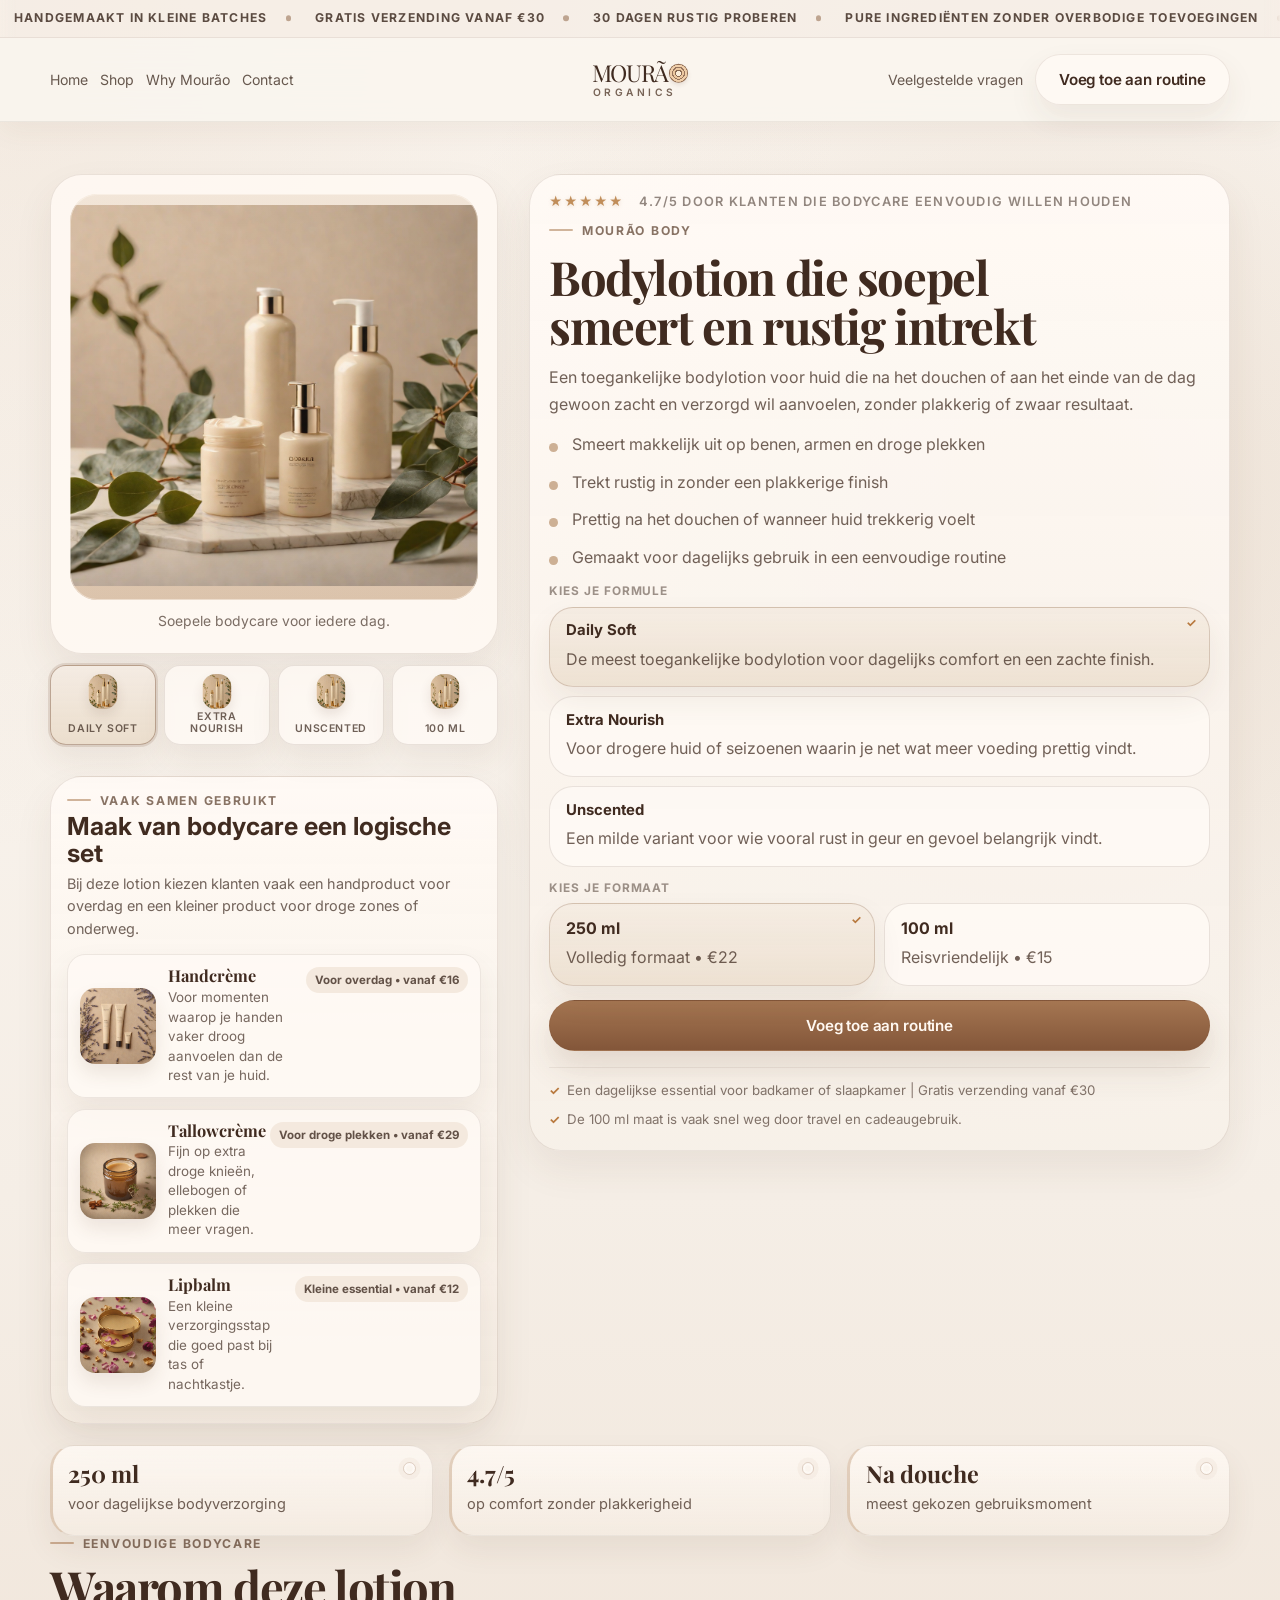
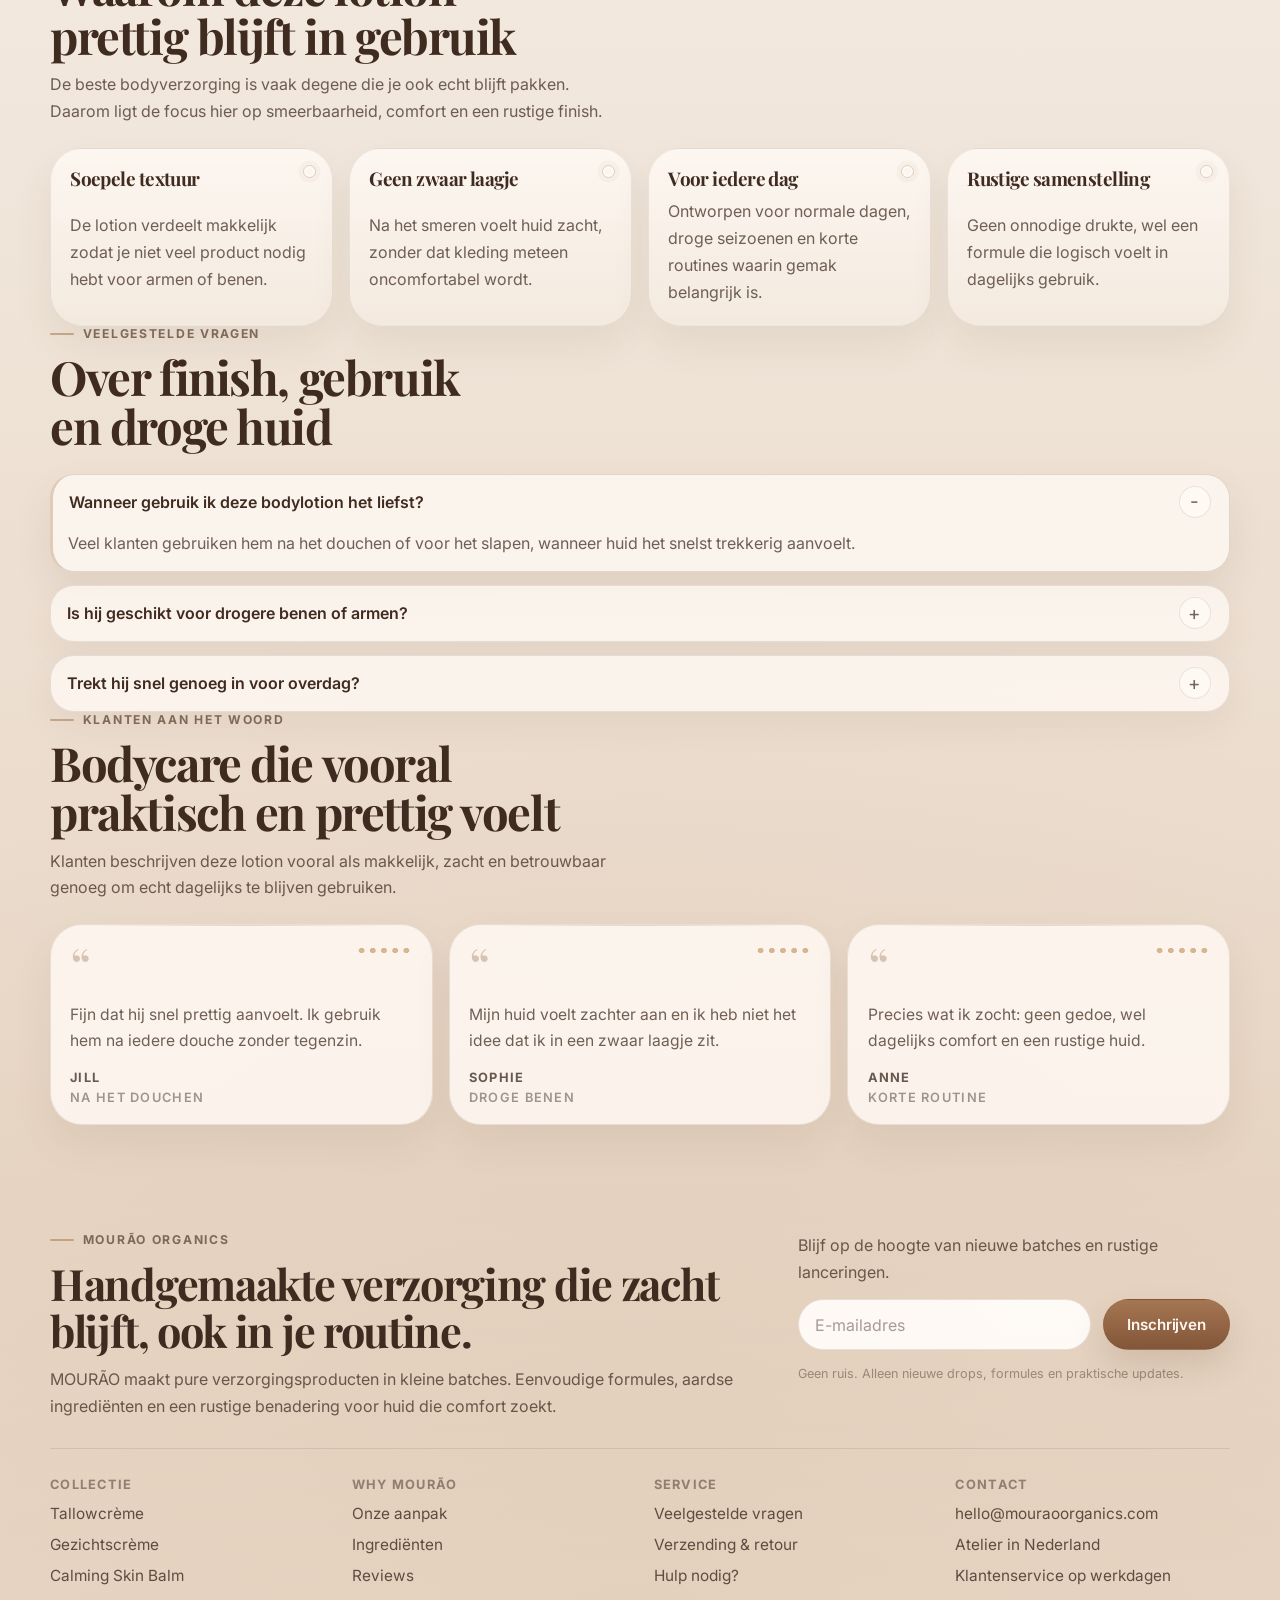
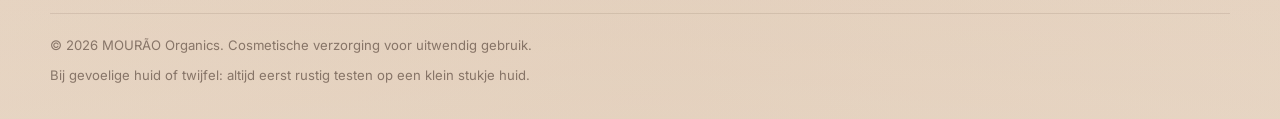
==== commit 6c900399: "fix(storefront): tighten mobile and product UX WHY: Mobile layouts still had hidden-content gaps, pr" ====
--- a/bodylotion.html
+++ b/bodylotion.html
@@ -47,7 +47,6 @@
           </nav>
 
           <a class="mourao-wordmark" href="index.html" aria-label="MOURÃO Organics">
-            <img class="mourao-wordmark__image" src="assets/mourao-logo.jpg" alt="" width="58" height="58" loading="lazy">
             <span class="mourao-wordmark__text-wrap" aria-hidden="true">
               <span class="mourao-wordmark__line">
                 <span class="mourao-wordmark__text mourao-wordmark__text--ringed">
@@ -61,6 +60,7 @@
 
           <div class="mourao-header-meta">
             <a class="mourao-header-link" href="#faq">Veelgestelde vragen</a>
+            <a class="mourao-button mourao-button--ghost" href="#shop">Voeg toe aan routine</a>
           </div>
         </div>
       </header>
@@ -83,7 +83,65 @@
 <span class="mourao-gallery__thumb" style="--mourao-thumb-image: url('mourao-product-bodylotion-thumb-3.jpg');">Unscented</span>
 <span class="mourao-gallery__thumb" style="--mourao-thumb-image: url('mourao-product-bodylotion-thumb-4.jpg');">100 ml</span>
                 </div>
-                <div class="mourao-related-panel mourao-reveal" style="--animation-order: 2;">
+              </div>
+
+              <div class="mourao-product-box mourao-reveal" style="--animation-order: 2;">
+                <div class="mourao-rating">
+                  <span class="mourao-stars" aria-hidden="true">★★★★★</span>
+                  <span>4.7/5 door klanten die bodycare eenvoudig willen houden</span>
+                </div>
+
+                <p class="mourao-eyebrow">MOURÃO body</p>
+                <h1 class="mourao-product-title">Bodylotion die soepel smeert en rustig intrekt</h1>
+                <p class="mourao-product-lead">Een toegankelijke bodylotion voor huid die na het douchen of aan het einde van de dag gewoon zacht en verzorgd wil aanvoelen, zonder plakkerig of zwaar resultaat.</p>
+
+                <ul class="mourao-bullet-list mourao-bullet-list--compact">
+                  <li>Smeert makkelijk uit op benen, armen en droge plekken</li>
+<li>Trekt rustig in zonder een plakkerige finish</li>
+<li>Prettig na het douchen of wanneer huid trekkerig voelt</li>
+<li>Gemaakt voor dagelijks gebruik in een eenvoudige routine</li>
+                </ul>
+
+                <div class="mourao-option-group">
+                  <p class="mourao-option-group__label">Kies je formule</p>
+                  <div class="mourao-option-list">
+                    <div class="mourao-option">
+                      <strong>Daily Soft</strong>
+                      <span>De meest toegankelijke bodylotion voor dagelijks comfort en een zachte finish.</span>
+                    </div>
+<div class="mourao-option">
+                      <strong>Extra Nourish</strong>
+                      <span>Voor drogere huid of seizoenen waarin je net wat meer voeding prettig vindt.</span>
+                    </div>
+<div class="mourao-option">
+                      <strong>Unscented</strong>
+                      <span>Een milde variant voor wie vooral rust in geur en gevoel belangrijk vindt.</span>
+                    </div>
+                  </div>
+                </div>
+
+                <div class="mourao-option-group">
+                  <p class="mourao-option-group__label">Kies je formaat</p>
+                  <div class="mourao-option-list mourao-option-list--sizes">
+                    <div class="mourao-option mourao-option--size">
+                      <strong>250 ml</strong>
+                      <span>Volledig formaat • €22</span>
+                    </div>
+<div class="mourao-option mourao-option--size">
+                      <strong>100 ml</strong>
+                      <span>Reisvriendelijk • €15</span>
+                    </div>
+                  </div>
+                </div>
+
+                <a id="shop" class="mourao-button mourao-button--full" href="#">Voeg toe aan routine</a>
+
+                <div class="mourao-product-notes">
+                  <p>Een dagelijkse essential voor badkamer of slaapkamer | Gratis verzending vanaf €30</p>
+                  <p>De 100 ml maat is vaak snel weg door travel en cadeaugebruik.</p>
+                </div>
+              </div>
+              <div class="mourao-related-panel mourao-reveal" style="--animation-order: 2;">
                   <div class="mourao-related-panel__header">
                     <p class="mourao-eyebrow">Vaak samen gebruikt</p>
                     <h2 class="mourao-related-panel__title">Maak van bodycare een logische set</h2>
@@ -117,65 +175,6 @@
                     </a>
                   </div>
                 </div>
-              </div>
-
-              <div class="mourao-product-box mourao-reveal" data-product-id="bodylotion" style="--animation-order: 2;">
-                <div class="mourao-rating">
-                  <span class="mourao-stars" aria-hidden="true">★★★★★</span>
-                  <span>4.7/5 door klanten die bodycare eenvoudig willen houden</span>
-                </div>
-
-                <p class="mourao-eyebrow">MOURÃO body</p>
-                <h1 class="mourao-product-title">Bodylotion die soepel smeert en rustig intrekt</h1>
-                <p class="mourao-product-lead">Een toegankelijke bodylotion voor huid die na het douchen of aan het einde van de dag gewoon zacht en verzorgd wil aanvoelen, zonder plakkerig of zwaar resultaat.</p>
-
-                <ul class="mourao-bullet-list mourao-bullet-list--compact">
-                  <li>Smeert makkelijk uit op benen, armen en droge plekken</li>
-<li>Trekt rustig in zonder een plakkerige finish</li>
-<li>Prettig na het douchen of wanneer huid trekkerig voelt</li>
-<li>Gemaakt voor dagelijks gebruik in een eenvoudige routine</li>
-                </ul>
-
-                <div class="mourao-option-group">
-                  <p class="mourao-option-group__label">Kies je formule</p>
-                  <div class="mourao-option-list">
-                    <div class="mourao-option">
-                      <strong>Daily Soft</strong>
-                      <span>De meest toegankelijke bodylotion voor dagelijks comfort en een zachte finish.</span>
-                    </div>
-<div class="mourao-option">
-                      <strong>Extra Nourish</strong>
-                      <span>Voor drogere huid of seizoenen waarin je net wat meer voeding prettig vindt.</span>
-                    </div>
-<div class="mourao-option">
-                      <strong>Unscented</strong>
-                      <span>Een milde variant voor wie vooral rust in geur en gevoel belangrijk vindt.</span>
-                    </div>
-                  </div>
-                </div>
-
-                <div class="mourao-option-group">
-                  <p class="mourao-option-group__label">Kies je formaat</p>
-                  <div class="mourao-option-list mourao-option-list--sizes">
-                    <div class="mourao-option mourao-option--size">
-                      <strong>250 ml</strong>
-                      <span>Volledig formaat • €22</span>
-                    </div>
-<div class="mourao-option mourao-option--size">
-                      <strong>100 ml</strong>
-                      <span>Reisvriendelijk • €15</span>
-                    </div>
-                  </div>
-                </div>
-
-                <a id="shop" class="mourao-button mourao-button--full" href="#">Voeg toe aan winkelwagen</a>
-                <a class="mourao-button mourao-button--ghost mourao-button--full mourao-direct-checkout" href="checkout.html">Direct afrekenen</a>
-
-                <div class="mourao-product-notes">
-                  <p>Een dagelijkse essential voor badkamer of slaapkamer | Gratis verzending vanaf €30</p>
-                  <p>De 100 ml maat is vaak snel weg door travel en cadeaugebruik.</p>
-                </div>
-              </div>
             </div>
 
             <div class="mourao-proof-strip">
@@ -305,9 +304,6 @@
               <a href="product.html">Tallowcrème</a>
               <a href="gezichtscreme.html">Gezichtscrème</a>
               <a href="calming-skin-balm.html">Calming Skin Balm</a>
-              <a href="bodylotion.html">Bodylotion</a>
-              <a href="handcreme.html">Handcrème</a>
-              <a href="lipbalm.html">Lipbalm</a>
             </div>
 
             <div class="mourao-site-footer__column">
@@ -326,7 +322,7 @@
 
             <div class="mourao-site-footer__column">
               <h3 class="mourao-site-footer__heading">Contact</h3>
-              <a href="mailto:hello@mouraoorganics.com">hello@mouraoorganics.com</a>
+              <p>hello@mouraoorganics.com</p>
               <p>Atelier in Nederland</p>
               <p>Klantenservice op werkdagen</p>
             </div>
@@ -339,21 +335,5 @@
         </div>
       </footer>
     </div>
-  <script>
-    (function () {
-      var observer = new IntersectionObserver(function (entries) {
-        entries.forEach(function (entry) {
-          if (entry.isIntersecting) {
-            entry.target.classList.add("is-visible");
-            observer.unobserve(entry.target);
-          }
-        });
-      }, { threshold: 0.08, rootMargin: "0px 0px -32px 0px" });
-      document.querySelectorAll(".mourao-reveal").forEach(function (el) {
-        observer.observe(el);
-      });
-    })();
-  </script>
-  <script src="assets/mourao-cart.js"></script>
   </body>
 </html>
--- a/assets/mourao-home.css
+++ b/assets/mourao-home.css
@@ -1884,6 +1884,20 @@
   transform: none;
 }
 
+/* Keep repeated content readable immediately; hiding full grids creates
+   large empty gaps before the observer has a chance to reveal them. */
+.mourao-ingredient-row.mourao-reveal,
+.mourao-gallery.mourao-reveal,
+.mourao-product-list .mourao-product-card.mourao-reveal,
+.mourao-product-box.mourao-reveal,
+.mourao-related-panel.mourao-reveal,
+.mourao-bestsellers .mourao-product-card.mourao-reveal,
+.mourao-grid--reviews .mourao-review-card.mourao-reveal {
+  opacity: 1;
+  transform: none;
+  transition: none;
+}
+
 @media (prefers-reduced-motion: reduce) {
   html {
     scroll-behavior: auto;
@@ -2110,6 +2124,21 @@
     align-items: start;
   }
 
+  .mourao-gallery {
+    grid-column: 1;
+    grid-row: 1;
+  }
+
+  .mourao-product-box {
+    grid-column: 2;
+    grid-row: 1 / span 2;
+  }
+
+  .mourao-product-layout > .mourao-related-panel {
+    grid-column: 1;
+    grid-row: 2;
+  }
+
   .mourao-trust-bar {
     grid-template-columns: repeat(4, minmax(0, 1fr));
   }
@@ -2192,6 +2221,41 @@
 
   .mourao-related-list {
     grid-template-columns: 1fr;
+  }
+
+  .mourao-sticky-bar {
+    left: auto;
+    right: 1.15rem;
+    bottom: 1.15rem;
+    width: min(30rem, calc(100vw - 2.3rem));
+    padding: 0.5rem 0;
+    border: 1px solid rgba(115, 74, 48, 0.14);
+    border-radius: 1.2rem;
+    background: rgba(248, 243, 237, 0.9);
+    box-shadow: 0 16px 34px rgba(82, 58, 38, 0.15);
+  }
+
+  .mourao-sticky-bar .page-width {
+    width: 100%;
+    max-width: none;
+  }
+
+  .mourao-sticky-bar__inner {
+    padding: 0 0.9rem;
+  }
+
+  .mourao-sticky-bar__name {
+    font-size: 0.88rem;
+  }
+
+  .mourao-sticky-bar__price {
+    font-size: 0.78rem;
+  }
+
+  .mourao-button--sticky {
+    min-width: 11.4rem;
+    padding: 0.68rem 1.05rem;
+    font-size: 0.86rem;
   }
 }
 
@@ -2389,6 +2453,12 @@
 }
 
 @media screen and (max-width: 699px) {
+  .mourao-reveal {
+    opacity: 1;
+    transform: none;
+    transition: none;
+  }
+
   .mourao-product-list {
     grid-template-columns: repeat(2, minmax(0, 1fr));
     gap: 0.75rem;
@@ -3055,6 +3125,10 @@
   color: rgba(61, 43, 33, 0.56);
 }
 
+.mourao-cart-empty p {
+  margin: 0;
+}
+
 /* ─── Cart item ──────────────────────────────────────────────────── */
 .mourao-cart-item {
   display: grid;
@@ -3183,6 +3257,11 @@
   background: rgba(245, 238, 230, 0.7);
 }
 
+.mourao-cart-drawer__actions {
+  display: grid;
+  gap: 0.55rem;
+}
+
 .mourao-cart-summary {
   display: flex;
   align-items: center;
@@ -3202,6 +3281,34 @@
   margin: 0;
   font-size: 0.78rem;
   color: rgba(61, 43, 33, 0.52);
+  text-align: center;
+}
+
+.mourao-cart-continue-btn {
+  display: inline-flex;
+  align-items: center;
+  justify-content: center;
+  min-height: 2.8rem;
+  padding: 0.85rem 1rem;
+  border: 1px solid rgba(84, 58, 40, 0.12);
+  border-radius: 999px;
+  background: rgba(255, 251, 247, 0.94);
+  color: var(--mourao-text);
+  font-size: 0.88rem;
+  font-weight: 600;
+  transition: background var(--mourao-transition), border-color var(--mourao-transition), transform var(--mourao-transition);
+}
+
+.mourao-cart-continue-btn:hover {
+  background: rgba(243, 232, 220, 0.94);
+  border-color: rgba(115, 74, 48, 0.22);
+  transform: translateY(-1px);
+}
+
+.mourao-cart-trust-note {
+  margin: 0;
+  font-size: 0.74rem;
+  color: rgba(61, 43, 33, 0.46);
   text-align: center;
 }
 
@@ -3538,4 +3645,3 @@
   font-size: 0.84rem;
   color: rgba(61, 43, 33, 0.5);
 }
-
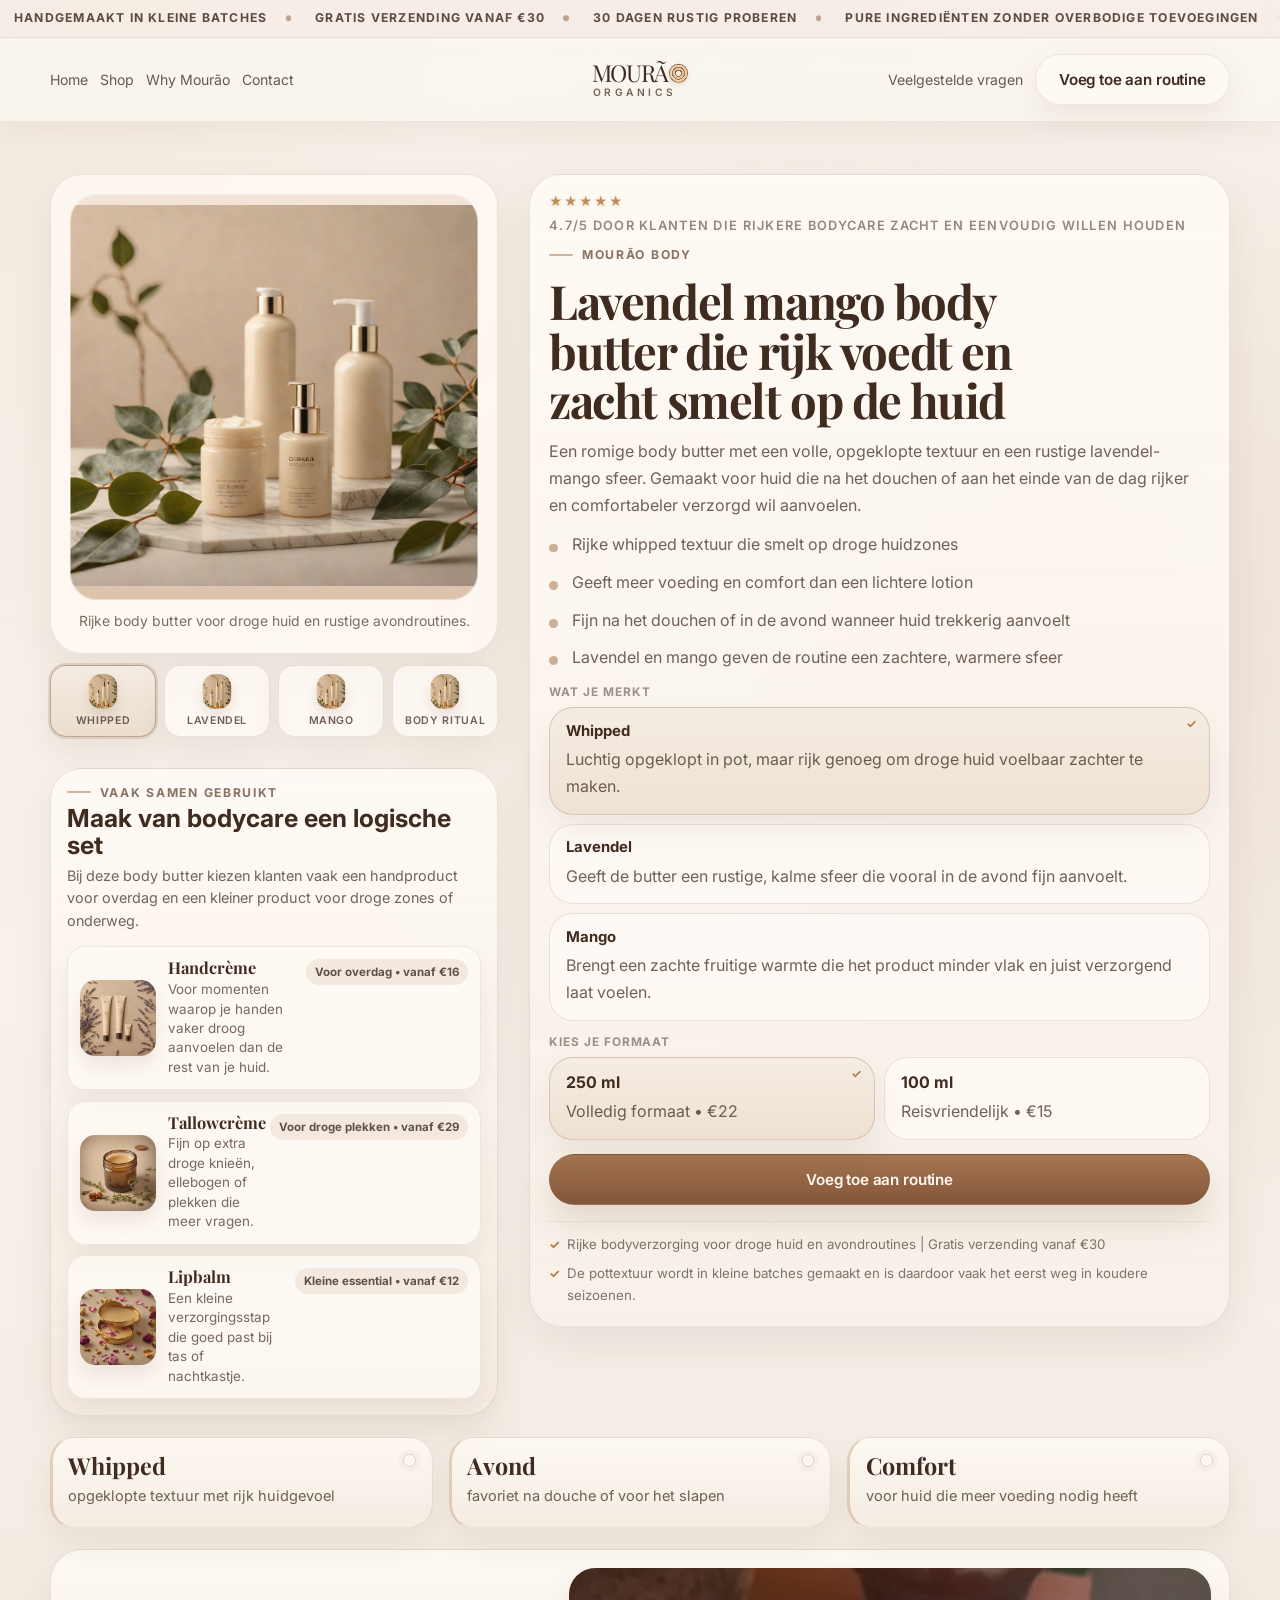
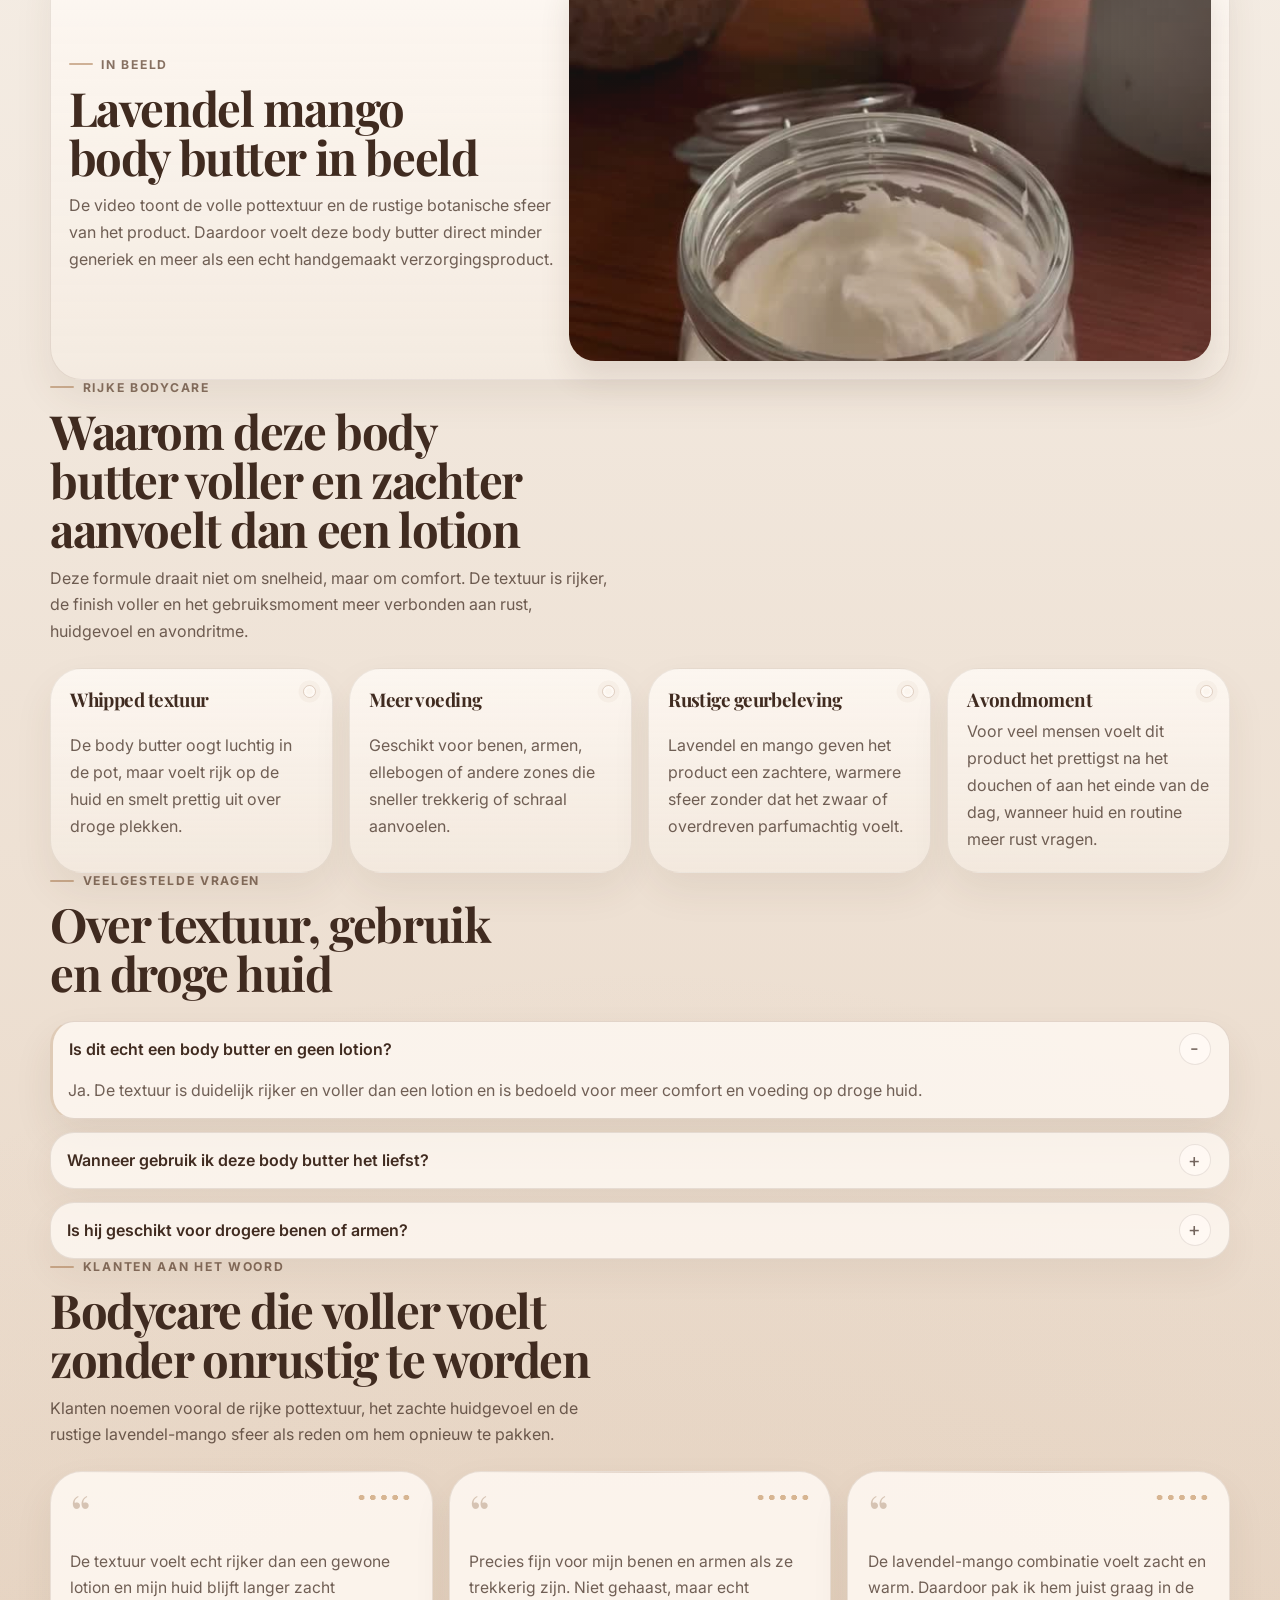
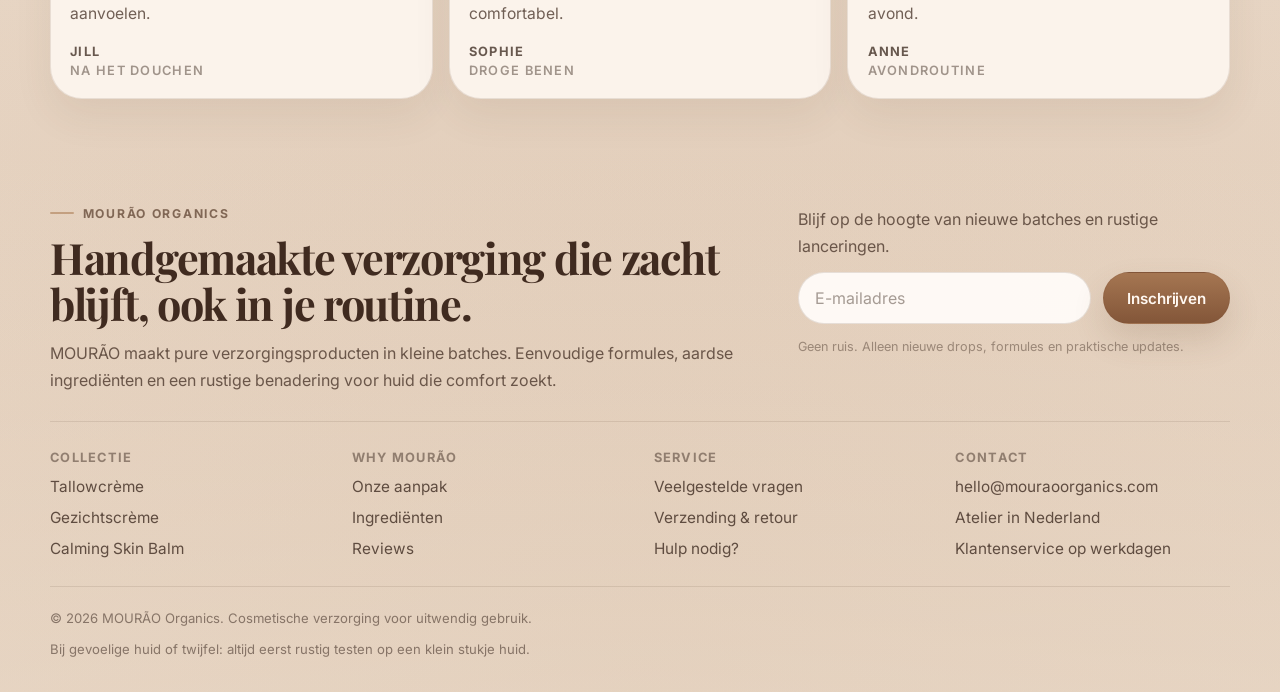
==== commit 687dbd98: "feat(body): add lavender mango butter story" ====
--- a/bodylotion.html
+++ b/bodylotion.html
@@ -4,7 +4,7 @@
     <meta charset="utf-8">
     <meta name="viewport" content="width=device-width,initial-scale=1">
     <meta name="theme-color" content="#F6F1EB">
-    <title>Bodylotion | MOURÃO Organics</title>
+    <title>Lavendel mango body butter | MOURÃO Organics</title>
     <link rel="preconnect" href="https://fonts.googleapis.com">
     <link rel="preconnect" href="https://fonts.gstatic.com" crossorigin>
     <link href="https://fonts.googleapis.com/css2?family=Inter:wght@400;500;600;700&family=Playfair+Display:wght@500;600;700&display=swap" rel="stylesheet">
@@ -74,48 +74,48 @@
                   <div class="mourao-gallery__hero" style="--mourao-gallery-image: url('mourao-product-bodylotion-hero.jpg');">
                     <div class="mourao-gallery__hero-glow"></div>
                   </div>
-                  <p class="mourao-gallery__caption">Soepele bodycare voor iedere dag.</p>
+                  <p class="mourao-gallery__caption">Rijke body butter voor droge huid en rustige avondroutines.</p>
                 </div>
 
                 <div class="mourao-gallery__thumbs" aria-hidden="true">
-                  <span class="mourao-gallery__thumb" style="--mourao-thumb-image: url('mourao-product-bodylotion-thumb-1.jpg');">Daily Soft</span>
-<span class="mourao-gallery__thumb" style="--mourao-thumb-image: url('mourao-product-bodylotion-thumb-2.jpg');">Extra Nourish</span>
-<span class="mourao-gallery__thumb" style="--mourao-thumb-image: url('mourao-product-bodylotion-thumb-3.jpg');">Unscented</span>
-<span class="mourao-gallery__thumb" style="--mourao-thumb-image: url('mourao-product-bodylotion-thumb-4.jpg');">100 ml</span>
+                  <span class="mourao-gallery__thumb" style="--mourao-thumb-image: url('mourao-product-bodylotion-thumb-1.jpg');">Whipped</span>
+<span class="mourao-gallery__thumb" style="--mourao-thumb-image: url('mourao-product-bodylotion-thumb-2.jpg');">Lavendel</span>
+<span class="mourao-gallery__thumb" style="--mourao-thumb-image: url('mourao-product-bodylotion-thumb-3.jpg');">Mango</span>
+<span class="mourao-gallery__thumb" style="--mourao-thumb-image: url('mourao-product-bodylotion-thumb-4.jpg');">Body ritual</span>
                 </div>
               </div>
 
               <div class="mourao-product-box mourao-reveal" style="--animation-order: 2;">
                 <div class="mourao-rating">
                   <span class="mourao-stars" aria-hidden="true">★★★★★</span>
-                  <span>4.7/5 door klanten die bodycare eenvoudig willen houden</span>
+                  <span>4.7/5 door klanten die rijkere bodycare zacht en eenvoudig willen houden</span>
                 </div>
 
                 <p class="mourao-eyebrow">MOURÃO body</p>
-                <h1 class="mourao-product-title">Bodylotion die soepel smeert en rustig intrekt</h1>
-                <p class="mourao-product-lead">Een toegankelijke bodylotion voor huid die na het douchen of aan het einde van de dag gewoon zacht en verzorgd wil aanvoelen, zonder plakkerig of zwaar resultaat.</p>
+                <h1 class="mourao-product-title">Lavendel mango body butter die rijk voedt en zacht smelt op de huid</h1>
+                <p class="mourao-product-lead">Een romige body butter met een volle, opgeklopte textuur en een rustige lavendel-mango sfeer. Gemaakt voor huid die na het douchen of aan het einde van de dag rijker en comfortabeler verzorgd wil aanvoelen.</p>
 
                 <ul class="mourao-bullet-list mourao-bullet-list--compact">
-                  <li>Smeert makkelijk uit op benen, armen en droge plekken</li>
-<li>Trekt rustig in zonder een plakkerige finish</li>
-<li>Prettig na het douchen of wanneer huid trekkerig voelt</li>
-<li>Gemaakt voor dagelijks gebruik in een eenvoudige routine</li>
+                  <li>Rijke whipped textuur die smelt op droge huidzones</li>
+<li>Geeft meer voeding en comfort dan een lichtere lotion</li>
+<li>Fijn na het douchen of in de avond wanneer huid trekkerig aanvoelt</li>
+<li>Lavendel en mango geven de routine een zachtere, warmere sfeer</li>
                 </ul>
 
                 <div class="mourao-option-group">
-                  <p class="mourao-option-group__label">Kies je formule</p>
+                  <p class="mourao-option-group__label">Wat je merkt</p>
                   <div class="mourao-option-list">
                     <div class="mourao-option">
-                      <strong>Daily Soft</strong>
-                      <span>De meest toegankelijke bodylotion voor dagelijks comfort en een zachte finish.</span>
+                      <strong>Whipped</strong>
+                      <span>Luchtig opgeklopt in pot, maar rijk genoeg om droge huid voelbaar zachter te maken.</span>
                     </div>
 <div class="mourao-option">
-                      <strong>Extra Nourish</strong>
-                      <span>Voor drogere huid of seizoenen waarin je net wat meer voeding prettig vindt.</span>
+                      <strong>Lavendel</strong>
+                      <span>Geeft de butter een rustige, kalme sfeer die vooral in de avond fijn aanvoelt.</span>
                     </div>
 <div class="mourao-option">
-                      <strong>Unscented</strong>
-                      <span>Een milde variant voor wie vooral rust in geur en gevoel belangrijk vindt.</span>
+                      <strong>Mango</strong>
+                      <span>Brengt een zachte fruitige warmte die het product minder vlak en juist verzorgend laat voelen.</span>
                     </div>
                   </div>
                 </div>
@@ -137,15 +137,15 @@
                 <a id="shop" class="mourao-button mourao-button--full" href="#">Voeg toe aan routine</a>
 
                 <div class="mourao-product-notes">
-                  <p>Een dagelijkse essential voor badkamer of slaapkamer | Gratis verzending vanaf €30</p>
-                  <p>De 100 ml maat is vaak snel weg door travel en cadeaugebruik.</p>
+                  <p>Rijke bodyverzorging voor droge huid en avondroutines | Gratis verzending vanaf €30</p>
+                  <p>De pottextuur wordt in kleine batches gemaakt en is daardoor vaak het eerst weg in koudere seizoenen.</p>
                 </div>
               </div>
               <div class="mourao-related-panel mourao-reveal" style="--animation-order: 2;">
                   <div class="mourao-related-panel__header">
                     <p class="mourao-eyebrow">Vaak samen gebruikt</p>
                     <h2 class="mourao-related-panel__title">Maak van bodycare een logische set</h2>
-                    <p class="mourao-related-panel__text">Bij deze lotion kiezen klanten vaak een handproduct voor overdag en een kleiner product voor droge zones of onderweg.</p>
+                    <p class="mourao-related-panel__text">Bij deze body butter kiezen klanten vaak een handproduct voor overdag en een kleiner product voor droge zones of onderweg.</p>
                   </div>
 
                   <div class="mourao-related-list">
@@ -179,80 +179,94 @@
 
             <div class="mourao-proof-strip">
               <div class="mourao-proof-card">
-                <strong>250 ml</strong>
-                <span>voor dagelijkse bodyverzorging</span>
+                <strong>Whipped</strong>
+                <span>opgeklopte textuur met rijk huidgevoel</span>
               </div>
 <div class="mourao-proof-card">
-                <strong>4.7/5</strong>
-                <span>op comfort zonder plakkerigheid</span>
+                <strong>Avond</strong>
+                <span>favoriet na douche of voor het slapen</span>
               </div>
 <div class="mourao-proof-card">
-                <strong>Na douche</strong>
-                <span>meest gekozen gebruiksmoment</span>
-              </div>
-            </div>
+                <strong>Comfort</strong>
+                <span>voor huid die meer voeding nodig heeft</span>
+              </div>
+            </div>
+
+            <div class="mourao-product-video mourao-reveal" style="--animation-order: 2;">
+              <div class="mourao-product-video__copy">
+                <p class="mourao-eyebrow">In beeld</p>
+                <h2 class="mourao-section-title">Lavendel mango body butter in beeld</h2>
+                <p class="mourao-section-copy">De video toont de volle pottextuur en de rustige botanische sfeer van het product. Daardoor voelt deze body butter direct minder generiek en meer als een echt handgemaakt verzorgingsproduct.</p>
+              </div>
+              <div class="mourao-product-video__frame">
+                <video class="mourao-product-video__media" playsinline autoplay muted loop preload="metadata" poster="assets/mourao-lavender-mango-body-butter-poster.jpg">
+                  <source src="assets/mourao-lavender-mango-body-butter.mp4" type="video/mp4">
+                </video>
+              </div>
+            </div>
+
 
             <div class="mourao-section-header">
-              <p class="mourao-eyebrow">Eenvoudige bodycare</p>
-              <h2 class="mourao-section-title">Waarom deze lotion prettig blijft in gebruik</h2>
-              <p class="mourao-section-copy">De beste bodyverzorging is vaak degene die je ook echt blijft pakken. Daarom ligt de focus hier op smeerbaarheid, comfort en een rustige finish.</p>
+              <p class="mourao-eyebrow">Rijke bodycare</p>
+              <h2 class="mourao-section-title">Waarom deze body butter voller en zachter aanvoelt dan een lotion</h2>
+              <p class="mourao-section-copy">Deze formule draait niet om snelheid, maar om comfort. De textuur is rijker, de finish voller en het gebruiksmoment meer verbonden aan rust, huidgevoel en avondritme.</p>
             </div>
 
             <div class="mourao-detail-grid">
               <article class="mourao-detail-card">
-                <h3>Soepele textuur</h3>
-                <p>De lotion verdeelt makkelijk zodat je niet veel product nodig hebt voor armen of benen.</p>
+                <h3>Whipped textuur</h3>
+                <p>De body butter oogt luchtig in de pot, maar voelt rijk op de huid en smelt prettig uit over droge plekken.</p>
               </article>
 <article class="mourao-detail-card">
-                <h3>Geen zwaar laagje</h3>
-                <p>Na het smeren voelt huid zacht, zonder dat kleding meteen oncomfortabel wordt.</p>
+                <h3>Meer voeding</h3>
+                <p>Geschikt voor benen, armen, ellebogen of andere zones die sneller trekkerig of schraal aanvoelen.</p>
               </article>
 <article class="mourao-detail-card">
-                <h3>Voor iedere dag</h3>
-                <p>Ontworpen voor normale dagen, droge seizoenen en korte routines waarin gemak belangrijk is.</p>
+                <h3>Rustige geurbeleving</h3>
+                <p>Lavendel en mango geven het product een zachtere, warmere sfeer zonder dat het zwaar of overdreven parfumachtig voelt.</p>
               </article>
 <article class="mourao-detail-card">
-                <h3>Rustige samenstelling</h3>
-                <p>Geen onnodige drukte, wel een formule die logisch voelt in dagelijks gebruik.</p>
+                <h3>Avondmoment</h3>
+                <p>Voor veel mensen voelt dit product het prettigst na het douchen of aan het einde van de dag, wanneer huid en routine meer rust vragen.</p>
               </article>
             </div>
 
             <div class="mourao-section-header" id="faq">
               <p class="mourao-eyebrow">Veelgestelde vragen</p>
-              <h2 class="mourao-section-title">Over finish, gebruik en droge huid</h2>
+              <h2 class="mourao-section-title">Over textuur, gebruik en droge huid</h2>
             </div>
 
             <div class="mourao-faq-list">
               <details class="mourao-faq-item" open>
-                <summary>Wanneer gebruik ik deze bodylotion het liefst?</summary>
+                <summary>Is dit echt een body butter en geen lotion?</summary>
                 <div class="mourao-faq-item__content">
-                  <p>Veel klanten gebruiken hem na het douchen of voor het slapen, wanneer huid het snelst trekkerig aanvoelt.</p>
+                  <p>Ja. De textuur is duidelijk rijker en voller dan een lotion en is bedoeld voor meer comfort en voeding op droge huid.</p>
+                </div>
+              </details>
+<details class="mourao-faq-item" >
+                <summary>Wanneer gebruik ik deze body butter het liefst?</summary>
+                <div class="mourao-faq-item__content">
+                  <p>Veel klanten gebruiken hem na het douchen of in de avond, wanneer huid meer voeding nodig heeft en een rijkere textuur prettiger voelt.</p>
                 </div>
               </details>
 <details class="mourao-faq-item" >
                 <summary>Is hij geschikt voor drogere benen of armen?</summary>
                 <div class="mourao-faq-item__content">
-                  <p>Ja. Voor normale droogte is Daily Soft vaak genoeg. Bij meer behoefte aan voeding voelt Extra Nourish logischer.</p>
-                </div>
-              </details>
-<details class="mourao-faq-item" >
-                <summary>Trekt hij snel genoeg in voor overdag?</summary>
-                <div class="mourao-faq-item__content">
-                  <p>Ja. De formule is gemaakt om comfortabel in te trekken zonder plakkerig na te voelen.</p>
+                  <p>Ja. Juist op drogere benen, armen, ellebogen of andere trekkerige zones voelt deze rijkere textuur logischer dan een lichtere bodylotion.</p>
                 </div>
               </details>
             </div>
 
             <div class="mourao-section-header">
               <p class="mourao-eyebrow">Klanten aan het woord</p>
-              <h2 class="mourao-section-title">Bodycare die vooral praktisch en prettig voelt</h2>
-              <p class="mourao-section-copy">Klanten beschrijven deze lotion vooral als makkelijk, zacht en betrouwbaar genoeg om echt dagelijks te blijven gebruiken.</p>
+              <h2 class="mourao-section-title">Bodycare die voller voelt zonder onrustig te worden</h2>
+              <p class="mourao-section-copy">Klanten noemen vooral de rijke pottextuur, het zachte huidgevoel en de rustige lavendel-mango sfeer als reden om hem opnieuw te pakken.</p>
             </div>
 
             <div class="mourao-grid mourao-grid--reviews">
               <article class="mourao-review-card mourao-reveal" style="--animation-order: 1;">
                 <div class="mourao-review-card__quote" aria-hidden="true">“</div>
-                <p class="mourao-review-card__text">Fijn dat hij snel prettig aanvoelt. Ik gebruik hem na iedere douche zonder tegenzin.</p>
+                <p class="mourao-review-card__text">De textuur voelt echt rijker dan een gewone lotion en mijn huid blijft langer zacht aanvoelen.</p>
                 <div class="mourao-review-card__meta">
                   <p class="mourao-review-card__author">Jill</p>
                   <p class="mourao-review-card__context">Na het douchen</p>
@@ -260,7 +274,7 @@
               </article>
 <article class="mourao-review-card mourao-reveal" style="--animation-order: 2;">
                 <div class="mourao-review-card__quote" aria-hidden="true">“</div>
-                <p class="mourao-review-card__text">Mijn huid voelt zachter aan en ik heb niet het idee dat ik in een zwaar laagje zit.</p>
+                <p class="mourao-review-card__text">Precies fijn voor mijn benen en armen als ze trekkerig zijn. Niet gehaast, maar echt comfortabel.</p>
                 <div class="mourao-review-card__meta">
                   <p class="mourao-review-card__author">Sophie</p>
                   <p class="mourao-review-card__context">Droge benen</p>
@@ -268,10 +282,10 @@
               </article>
 <article class="mourao-review-card mourao-reveal" style="--animation-order: 3;">
                 <div class="mourao-review-card__quote" aria-hidden="true">“</div>
-                <p class="mourao-review-card__text">Precies wat ik zocht: geen gedoe, wel dagelijks comfort en een rustige huid.</p>
+                <p class="mourao-review-card__text">De lavendel-mango combinatie voelt zacht en warm. Daardoor pak ik hem juist graag in de avond.</p>
                 <div class="mourao-review-card__meta">
                   <p class="mourao-review-card__author">Anne</p>
-                  <p class="mourao-review-card__context">Korte routine</p>
+                  <p class="mourao-review-card__context">Avondroutine</p>
                 </div>
               </article>
             </div>
--- a/assets/mourao-home.css
+++ b/assets/mourao-home.css
@@ -604,6 +604,7 @@
 .mourao-hero__frame,
 .mourao-product-box,
 .mourao-gallery__main,
+.mourao-product-video,
 .mourao-related-panel,
 .mourao-story-card,
 .mourao-newsletter,
@@ -1784,6 +1785,52 @@
   margin-top: 1.35rem;
 }
 
+.mourao-product-video {
+  display: grid;
+  gap: 1rem;
+  margin-top: 1.35rem;
+  padding: 1rem;
+  background: linear-gradient(180deg, rgba(255, 250, 245, 0.82) 0%, rgba(245, 236, 226, 0.72) 100%);
+}
+
+.mourao-product-video__copy {
+  display: grid;
+  gap: 0.7rem;
+  align-content: center;
+}
+
+.mourao-product-video__frame {
+  position: relative;
+  min-height: 20rem;
+  aspect-ratio: 9 / 12;
+  overflow: hidden;
+  border-radius: calc(var(--mourao-radius-xl) - 0.35rem);
+  background: linear-gradient(180deg, rgba(235, 222, 206, 0.96) 0%, rgba(217, 194, 171, 0.9) 100%);
+  box-shadow:
+    inset 0 0 0 1px rgba(255, 249, 242, 0.45),
+    0 18px 30px rgba(87, 60, 39, 0.12);
+}
+
+.mourao-product-video__frame::before {
+  content: "";
+  position: absolute;
+  inset: 0;
+  z-index: 1;
+  background:
+    linear-gradient(180deg, rgba(255, 249, 241, 0.08) 0%, rgba(73, 48, 32, 0.12) 100%),
+    radial-gradient(circle at 82% 18%, rgba(255, 248, 232, 0.16), transparent 26%);
+  pointer-events: none;
+}
+
+.mourao-product-video__media {
+  position: absolute;
+  inset: 0;
+  width: 100%;
+  height: 100%;
+  display: block;
+  object-fit: cover;
+}
+
 .mourao-proof-card {
   display: grid;
   gap: 0.38rem;
@@ -1890,6 +1937,7 @@
 .mourao-gallery.mourao-reveal,
 .mourao-product-list .mourao-product-card.mourao-reveal,
 .mourao-product-box.mourao-reveal,
+.mourao-product-video.mourao-reveal,
 .mourao-related-panel.mourao-reveal,
 .mourao-bestsellers .mourao-product-card.mourao-reveal,
 .mourao-grid--reviews .mourao-review-card.mourao-reveal {
@@ -2162,6 +2210,17 @@
 
   .mourao-proof-strip {
     grid-template-columns: repeat(3, minmax(0, 1fr));
+  }
+
+  .mourao-product-video {
+    grid-template-columns: minmax(0, 0.86fr) minmax(0, 1.14fr);
+    align-items: center;
+    padding: 1.1rem;
+  }
+
+  .mourao-product-video__frame {
+    min-height: 0;
+    aspect-ratio: 16 / 9.8;
   }
 
   .mourao-site-footer__top {
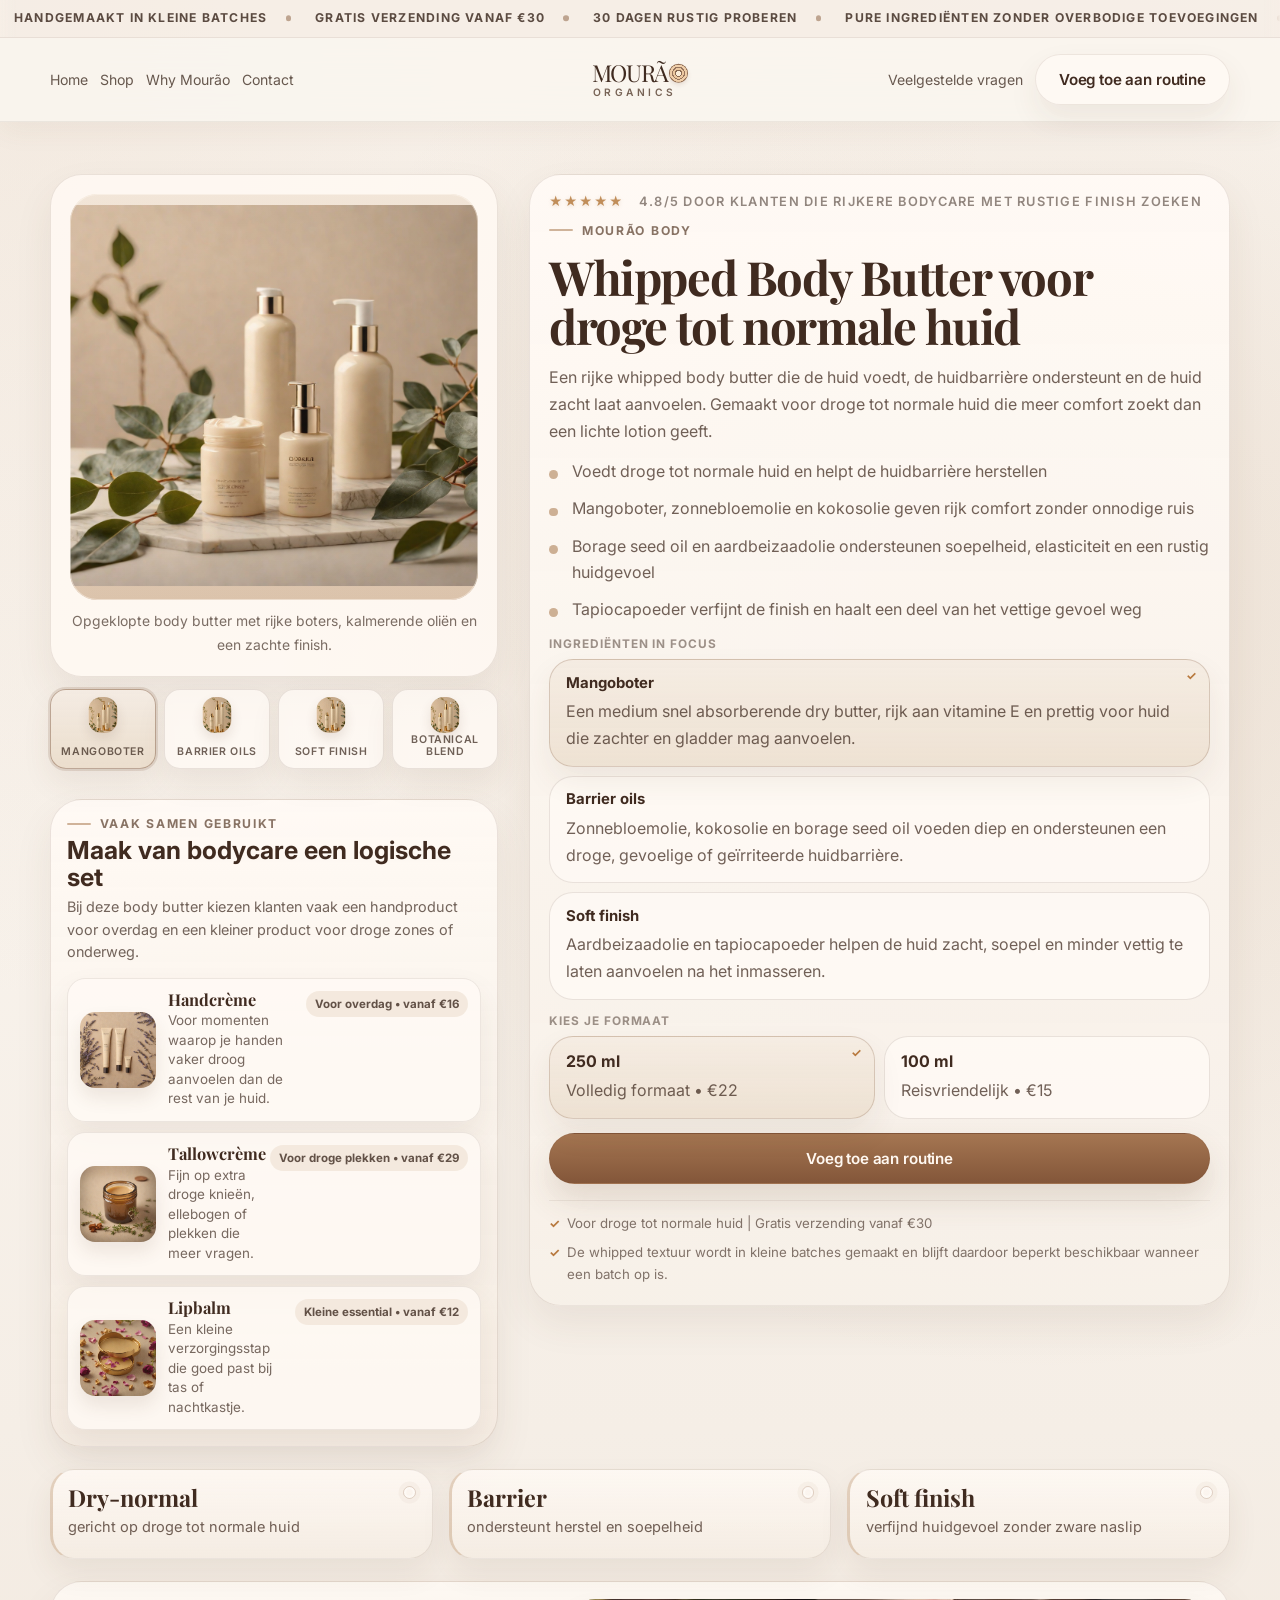
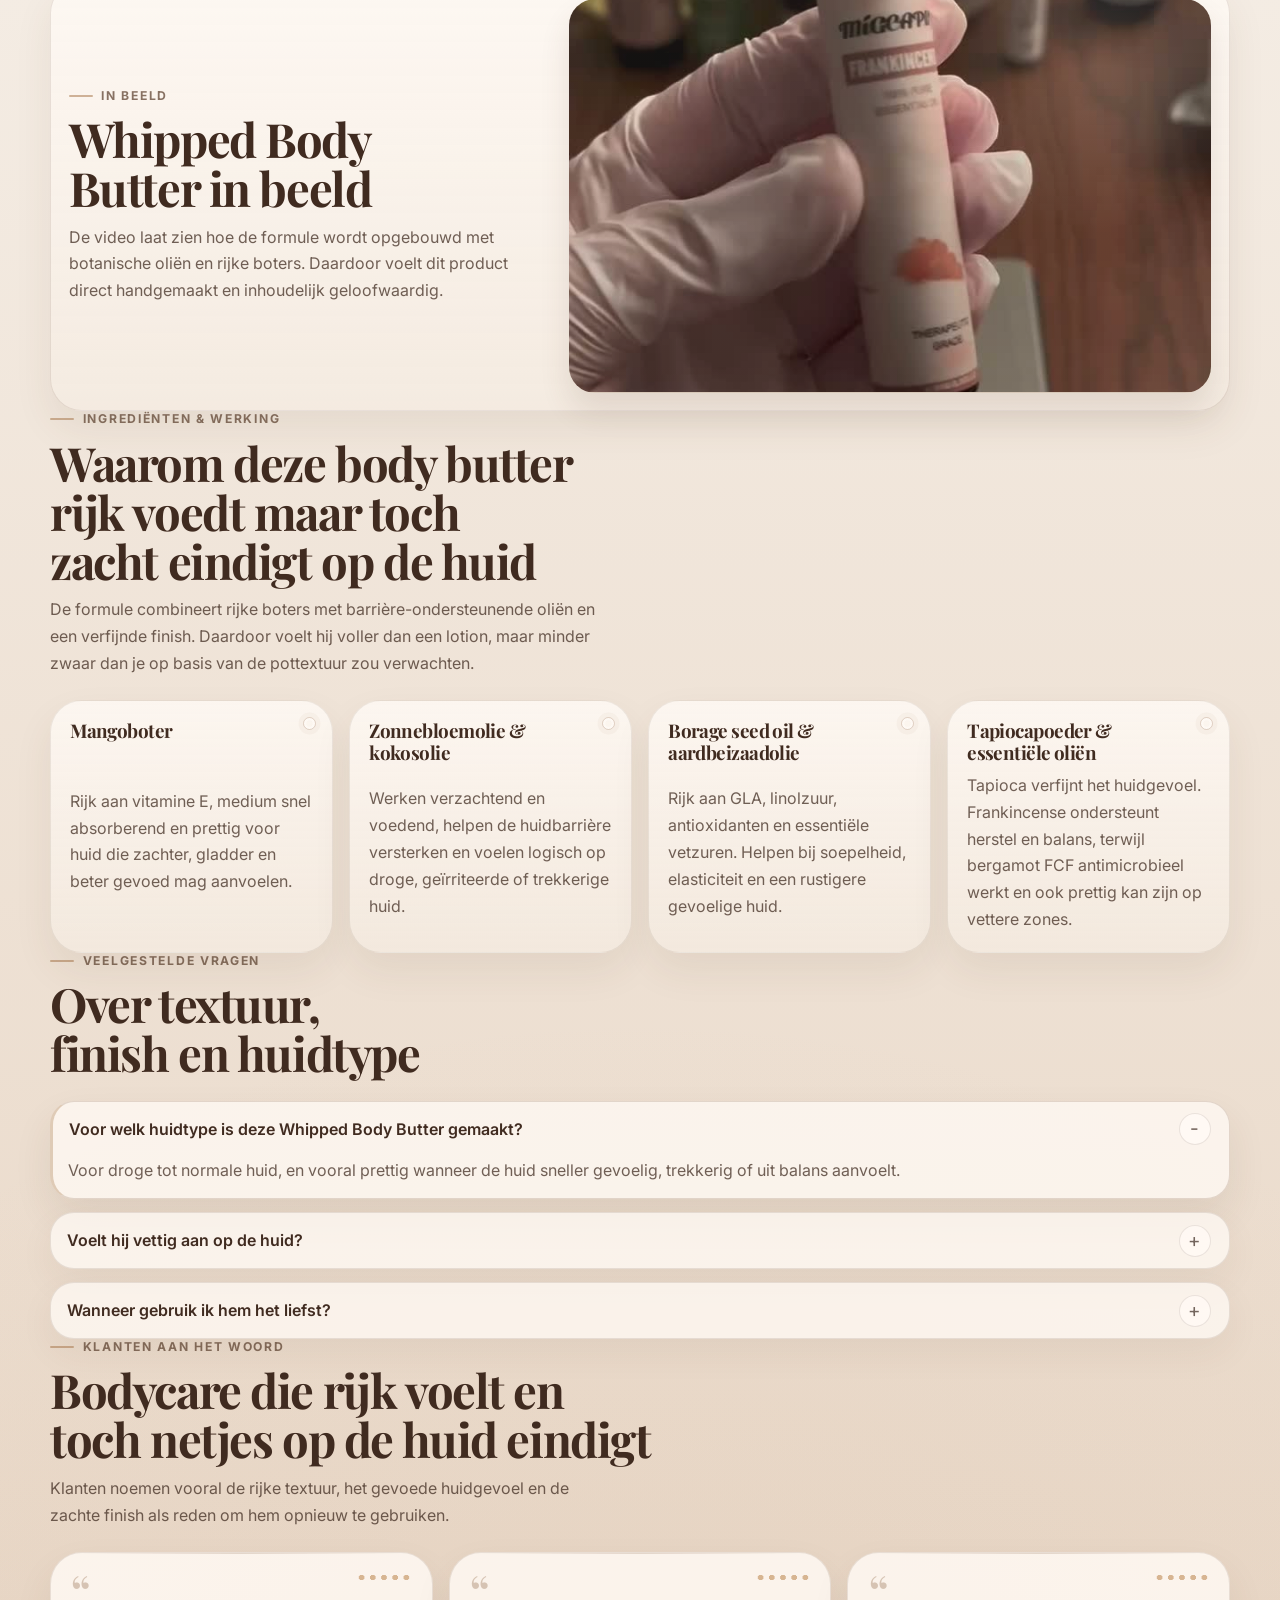
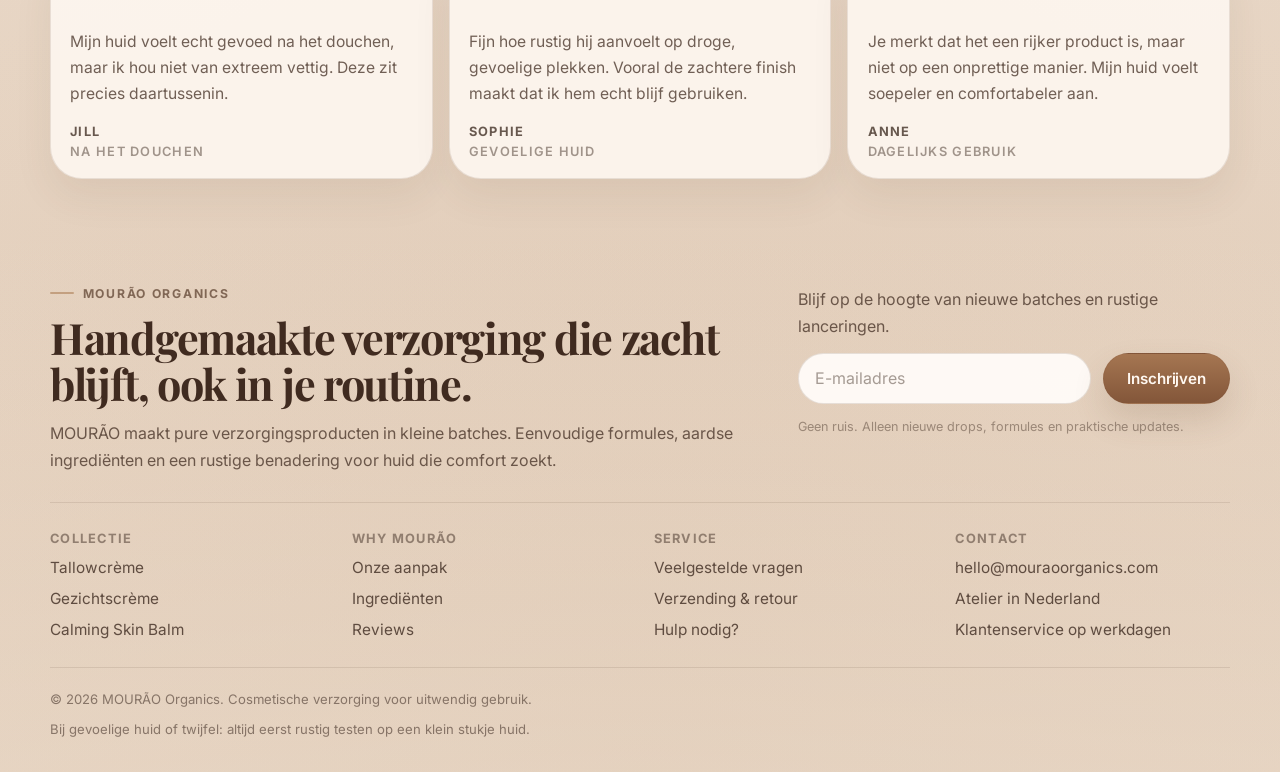
==== commit 275a1f0f: "feat(body): switch to whipped body butter" ====
--- a/bodylotion.html
+++ b/bodylotion.html
@@ -4,7 +4,7 @@
     <meta charset="utf-8">
     <meta name="viewport" content="width=device-width,initial-scale=1">
     <meta name="theme-color" content="#F6F1EB">
-    <title>Lavendel mango body butter | MOURÃO Organics</title>
+    <title>Whipped Body Butter | MOURÃO Organics</title>
     <link rel="preconnect" href="https://fonts.googleapis.com">
     <link rel="preconnect" href="https://fonts.gstatic.com" crossorigin>
     <link href="https://fonts.googleapis.com/css2?family=Inter:wght@400;500;600;700&family=Playfair+Display:wght@500;600;700&display=swap" rel="stylesheet">
@@ -74,48 +74,48 @@
                   <div class="mourao-gallery__hero" style="--mourao-gallery-image: url('mourao-product-bodylotion-hero.jpg');">
                     <div class="mourao-gallery__hero-glow"></div>
                   </div>
-                  <p class="mourao-gallery__caption">Rijke body butter voor droge huid en rustige avondroutines.</p>
+                  <p class="mourao-gallery__caption">Opgeklopte body butter met rijke boters, kalmerende oliën en een zachte finish.</p>
                 </div>
 
                 <div class="mourao-gallery__thumbs" aria-hidden="true">
-                  <span class="mourao-gallery__thumb" style="--mourao-thumb-image: url('mourao-product-bodylotion-thumb-1.jpg');">Whipped</span>
-<span class="mourao-gallery__thumb" style="--mourao-thumb-image: url('mourao-product-bodylotion-thumb-2.jpg');">Lavendel</span>
-<span class="mourao-gallery__thumb" style="--mourao-thumb-image: url('mourao-product-bodylotion-thumb-3.jpg');">Mango</span>
-<span class="mourao-gallery__thumb" style="--mourao-thumb-image: url('mourao-product-bodylotion-thumb-4.jpg');">Body ritual</span>
+                  <span class="mourao-gallery__thumb" style="--mourao-thumb-image: url('mourao-product-bodylotion-thumb-1.jpg');">Mangoboter</span>
+<span class="mourao-gallery__thumb" style="--mourao-thumb-image: url('mourao-product-bodylotion-thumb-2.jpg');">Barrier oils</span>
+<span class="mourao-gallery__thumb" style="--mourao-thumb-image: url('mourao-product-bodylotion-thumb-3.jpg');">Soft finish</span>
+<span class="mourao-gallery__thumb" style="--mourao-thumb-image: url('mourao-product-bodylotion-thumb-4.jpg');">Botanical blend</span>
                 </div>
               </div>
 
               <div class="mourao-product-box mourao-reveal" style="--animation-order: 2;">
                 <div class="mourao-rating">
                   <span class="mourao-stars" aria-hidden="true">★★★★★</span>
-                  <span>4.7/5 door klanten die rijkere bodycare zacht en eenvoudig willen houden</span>
+                  <span>4.8/5 door klanten die rijkere bodycare met rustige finish zoeken</span>
                 </div>
 
                 <p class="mourao-eyebrow">MOURÃO body</p>
-                <h1 class="mourao-product-title">Lavendel mango body butter die rijk voedt en zacht smelt op de huid</h1>
-                <p class="mourao-product-lead">Een romige body butter met een volle, opgeklopte textuur en een rustige lavendel-mango sfeer. Gemaakt voor huid die na het douchen of aan het einde van de dag rijker en comfortabeler verzorgd wil aanvoelen.</p>
+                <h1 class="mourao-product-title">Whipped Body Butter voor droge tot normale huid</h1>
+                <p class="mourao-product-lead">Een rijke whipped body butter die de huid voedt, de huidbarrière ondersteunt en de huid zacht laat aanvoelen. Gemaakt voor droge tot normale huid die meer comfort zoekt dan een lichte lotion geeft.</p>
 
                 <ul class="mourao-bullet-list mourao-bullet-list--compact">
-                  <li>Rijke whipped textuur die smelt op droge huidzones</li>
-<li>Geeft meer voeding en comfort dan een lichtere lotion</li>
-<li>Fijn na het douchen of in de avond wanneer huid trekkerig aanvoelt</li>
-<li>Lavendel en mango geven de routine een zachtere, warmere sfeer</li>
+                  <li>Voedt droge tot normale huid en helpt de huidbarrière herstellen</li>
+<li>Mangoboter, zonnebloemolie en kokosolie geven rijk comfort zonder onnodige ruis</li>
+<li>Borage seed oil en aardbeizaadolie ondersteunen soepelheid, elasticiteit en een rustig huidgevoel</li>
+<li>Tapiocapoeder verfijnt de finish en haalt een deel van het vettige gevoel weg</li>
                 </ul>
 
                 <div class="mourao-option-group">
-                  <p class="mourao-option-group__label">Wat je merkt</p>
+                  <p class="mourao-option-group__label">Ingrediënten in focus</p>
                   <div class="mourao-option-list">
                     <div class="mourao-option">
-                      <strong>Whipped</strong>
-                      <span>Luchtig opgeklopt in pot, maar rijk genoeg om droge huid voelbaar zachter te maken.</span>
+                      <strong>Mangoboter</strong>
+                      <span>Een medium snel absorberende dry butter, rijk aan vitamine E en prettig voor huid die zachter en gladder mag aanvoelen.</span>
                     </div>
 <div class="mourao-option">
-                      <strong>Lavendel</strong>
-                      <span>Geeft de butter een rustige, kalme sfeer die vooral in de avond fijn aanvoelt.</span>
+                      <strong>Barrier oils</strong>
+                      <span>Zonnebloemolie, kokosolie en borage seed oil voeden diep en ondersteunen een droge, gevoelige of geïrriteerde huidbarrière.</span>
                     </div>
 <div class="mourao-option">
-                      <strong>Mango</strong>
-                      <span>Brengt een zachte fruitige warmte die het product minder vlak en juist verzorgend laat voelen.</span>
+                      <strong>Soft finish</strong>
+                      <span>Aardbeizaadolie en tapiocapoeder helpen de huid zacht, soepel en minder vettig te laten aanvoelen na het inmasseren.</span>
                     </div>
                   </div>
                 </div>
@@ -137,8 +137,8 @@
                 <a id="shop" class="mourao-button mourao-button--full" href="#">Voeg toe aan routine</a>
 
                 <div class="mourao-product-notes">
-                  <p>Rijke bodyverzorging voor droge huid en avondroutines | Gratis verzending vanaf €30</p>
-                  <p>De pottextuur wordt in kleine batches gemaakt en is daardoor vaak het eerst weg in koudere seizoenen.</p>
+                  <p>Voor droge tot normale huid | Gratis verzending vanaf €30</p>
+                  <p>De whipped textuur wordt in kleine batches gemaakt en blijft daardoor beperkt beschikbaar wanneer een batch op is.</p>
                 </div>
               </div>
               <div class="mourao-related-panel mourao-reveal" style="--animation-order: 2;">
@@ -179,94 +179,94 @@
 
             <div class="mourao-proof-strip">
               <div class="mourao-proof-card">
-                <strong>Whipped</strong>
-                <span>opgeklopte textuur met rijk huidgevoel</span>
+                <strong>Dry-normal</strong>
+                <span>gericht op droge tot normale huid</span>
               </div>
 <div class="mourao-proof-card">
-                <strong>Avond</strong>
-                <span>favoriet na douche of voor het slapen</span>
+                <strong>Barrier</strong>
+                <span>ondersteunt herstel en soepelheid</span>
               </div>
 <div class="mourao-proof-card">
-                <strong>Comfort</strong>
-                <span>voor huid die meer voeding nodig heeft</span>
+                <strong>Soft finish</strong>
+                <span>verfijnd huidgevoel zonder zware naslip</span>
               </div>
             </div>
 
             <div class="mourao-product-video mourao-reveal" style="--animation-order: 2;">
               <div class="mourao-product-video__copy">
                 <p class="mourao-eyebrow">In beeld</p>
-                <h2 class="mourao-section-title">Lavendel mango body butter in beeld</h2>
-                <p class="mourao-section-copy">De video toont de volle pottextuur en de rustige botanische sfeer van het product. Daardoor voelt deze body butter direct minder generiek en meer als een echt handgemaakt verzorgingsproduct.</p>
+                <h2 class="mourao-section-title">Whipped Body Butter in beeld</h2>
+                <p class="mourao-section-copy">De video laat zien hoe de formule wordt opgebouwd met botanische oliën en rijke boters. Daardoor voelt dit product direct handgemaakt en inhoudelijk geloofwaardig.</p>
               </div>
               <div class="mourao-product-video__frame">
-                <video class="mourao-product-video__media" playsinline autoplay muted loop preload="metadata" poster="assets/mourao-lavender-mango-body-butter-poster.jpg">
-                  <source src="assets/mourao-lavender-mango-body-butter.mp4" type="video/mp4">
+                <video class="mourao-product-video__media" playsinline autoplay muted loop preload="metadata" poster="assets/mourao-whipped-body-butter-poster.jpg">
+                  <source src="assets/mourao-whipped-body-butter.mp4" type="video/mp4">
                 </video>
               </div>
             </div>
 
 
             <div class="mourao-section-header">
-              <p class="mourao-eyebrow">Rijke bodycare</p>
-              <h2 class="mourao-section-title">Waarom deze body butter voller en zachter aanvoelt dan een lotion</h2>
-              <p class="mourao-section-copy">Deze formule draait niet om snelheid, maar om comfort. De textuur is rijker, de finish voller en het gebruiksmoment meer verbonden aan rust, huidgevoel en avondritme.</p>
+              <p class="mourao-eyebrow">Ingrediënten &amp; werking</p>
+              <h2 class="mourao-section-title">Waarom deze body butter rijk voedt maar toch zacht eindigt op de huid</h2>
+              <p class="mourao-section-copy">De formule combineert rijke boters met barrière-ondersteunende oliën en een verfijnde finish. Daardoor voelt hij voller dan een lotion, maar minder zwaar dan je op basis van de pottextuur zou verwachten.</p>
             </div>
 
             <div class="mourao-detail-grid">
               <article class="mourao-detail-card">
-                <h3>Whipped textuur</h3>
-                <p>De body butter oogt luchtig in de pot, maar voelt rijk op de huid en smelt prettig uit over droge plekken.</p>
+                <h3>Mangoboter</h3>
+                <p>Rijk aan vitamine E, medium snel absorberend en prettig voor huid die zachter, gladder en beter gevoed mag aanvoelen.</p>
               </article>
 <article class="mourao-detail-card">
-                <h3>Meer voeding</h3>
-                <p>Geschikt voor benen, armen, ellebogen of andere zones die sneller trekkerig of schraal aanvoelen.</p>
+                <h3>Zonnebloemolie &amp; kokosolie</h3>
+                <p>Werken verzachtend en voedend, helpen de huidbarrière versterken en voelen logisch op droge, geïrriteerde of trekkerige huid.</p>
               </article>
 <article class="mourao-detail-card">
-                <h3>Rustige geurbeleving</h3>
-                <p>Lavendel en mango geven het product een zachtere, warmere sfeer zonder dat het zwaar of overdreven parfumachtig voelt.</p>
+                <h3>Borage seed oil &amp; aardbeizaadolie</h3>
+                <p>Rijk aan GLA, linolzuur, antioxidanten en essentiële vetzuren. Helpen bij soepelheid, elasticiteit en een rustigere gevoelige huid.</p>
               </article>
 <article class="mourao-detail-card">
-                <h3>Avondmoment</h3>
-                <p>Voor veel mensen voelt dit product het prettigst na het douchen of aan het einde van de dag, wanneer huid en routine meer rust vragen.</p>
+                <h3>Tapiocapoeder &amp; essentiële oliën</h3>
+                <p>Tapioca verfijnt het huidgevoel. Frankincense ondersteunt herstel en balans, terwijl bergamot FCF antimicrobieel werkt en ook prettig kan zijn op vettere zones.</p>
               </article>
             </div>
 
             <div class="mourao-section-header" id="faq">
               <p class="mourao-eyebrow">Veelgestelde vragen</p>
-              <h2 class="mourao-section-title">Over textuur, gebruik en droge huid</h2>
+              <h2 class="mourao-section-title">Over textuur, finish en huidtype</h2>
             </div>
 
             <div class="mourao-faq-list">
               <details class="mourao-faq-item" open>
-                <summary>Is dit echt een body butter en geen lotion?</summary>
+                <summary>Voor welk huidtype is deze Whipped Body Butter gemaakt?</summary>
                 <div class="mourao-faq-item__content">
-                  <p>Ja. De textuur is duidelijk rijker en voller dan een lotion en is bedoeld voor meer comfort en voeding op droge huid.</p>
+                  <p>Voor droge tot normale huid, en vooral prettig wanneer de huid sneller gevoelig, trekkerig of uit balans aanvoelt.</p>
                 </div>
               </details>
 <details class="mourao-faq-item" >
-                <summary>Wanneer gebruik ik deze body butter het liefst?</summary>
+                <summary>Voelt hij vettig aan op de huid?</summary>
                 <div class="mourao-faq-item__content">
-                  <p>Veel klanten gebruiken hem na het douchen of in de avond, wanneer huid meer voeding nodig heeft en een rijkere textuur prettiger voelt.</p>
+                  <p>Hij is rijker dan een lotion, maar tapiocapoeder is juist toegevoegd om een deel van het vettige gevoel weg te nemen en de finish zachter te maken.</p>
                 </div>
               </details>
 <details class="mourao-faq-item" >
-                <summary>Is hij geschikt voor drogere benen of armen?</summary>
+                <summary>Wanneer gebruik ik hem het liefst?</summary>
                 <div class="mourao-faq-item__content">
-                  <p>Ja. Juist op drogere benen, armen, ellebogen of andere trekkerige zones voelt deze rijkere textuur logischer dan een lichtere bodylotion.</p>
+                  <p>Vaak na het douchen of in de avond, wanneer de huid meer voeding vraagt en er ruimte is voor een rijker product dan een snelle daglotion.</p>
                 </div>
               </details>
             </div>
 
             <div class="mourao-section-header">
               <p class="mourao-eyebrow">Klanten aan het woord</p>
-              <h2 class="mourao-section-title">Bodycare die voller voelt zonder onrustig te worden</h2>
-              <p class="mourao-section-copy">Klanten noemen vooral de rijke pottextuur, het zachte huidgevoel en de rustige lavendel-mango sfeer als reden om hem opnieuw te pakken.</p>
+              <h2 class="mourao-section-title">Bodycare die rijk voelt en toch netjes op de huid eindigt</h2>
+              <p class="mourao-section-copy">Klanten noemen vooral de rijke textuur, het gevoede huidgevoel en de zachte finish als reden om hem opnieuw te gebruiken.</p>
             </div>
 
             <div class="mourao-grid mourao-grid--reviews">
               <article class="mourao-review-card mourao-reveal" style="--animation-order: 1;">
                 <div class="mourao-review-card__quote" aria-hidden="true">“</div>
-                <p class="mourao-review-card__text">De textuur voelt echt rijker dan een gewone lotion en mijn huid blijft langer zacht aanvoelen.</p>
+                <p class="mourao-review-card__text">Mijn huid voelt echt gevoed na het douchen, maar ik hou niet van extreem vettig. Deze zit precies daartussenin.</p>
                 <div class="mourao-review-card__meta">
                   <p class="mourao-review-card__author">Jill</p>
                   <p class="mourao-review-card__context">Na het douchen</p>
@@ -274,18 +274,18 @@
               </article>
 <article class="mourao-review-card mourao-reveal" style="--animation-order: 2;">
                 <div class="mourao-review-card__quote" aria-hidden="true">“</div>
-                <p class="mourao-review-card__text">Precies fijn voor mijn benen en armen als ze trekkerig zijn. Niet gehaast, maar echt comfortabel.</p>
+                <p class="mourao-review-card__text">Fijn hoe rustig hij aanvoelt op droge, gevoelige plekken. Vooral de zachtere finish maakt dat ik hem echt blijf gebruiken.</p>
                 <div class="mourao-review-card__meta">
                   <p class="mourao-review-card__author">Sophie</p>
-                  <p class="mourao-review-card__context">Droge benen</p>
+                  <p class="mourao-review-card__context">Gevoelige huid</p>
                 </div>
               </article>
 <article class="mourao-review-card mourao-reveal" style="--animation-order: 3;">
                 <div class="mourao-review-card__quote" aria-hidden="true">“</div>
-                <p class="mourao-review-card__text">De lavendel-mango combinatie voelt zacht en warm. Daardoor pak ik hem juist graag in de avond.</p>
+                <p class="mourao-review-card__text">Je merkt dat het een rijker product is, maar niet op een onprettige manier. Mijn huid voelt soepeler en comfortabeler aan.</p>
                 <div class="mourao-review-card__meta">
                   <p class="mourao-review-card__author">Anne</p>
-                  <p class="mourao-review-card__context">Avondroutine</p>
+                  <p class="mourao-review-card__context">Dagelijks gebruik</p>
                 </div>
               </article>
             </div>
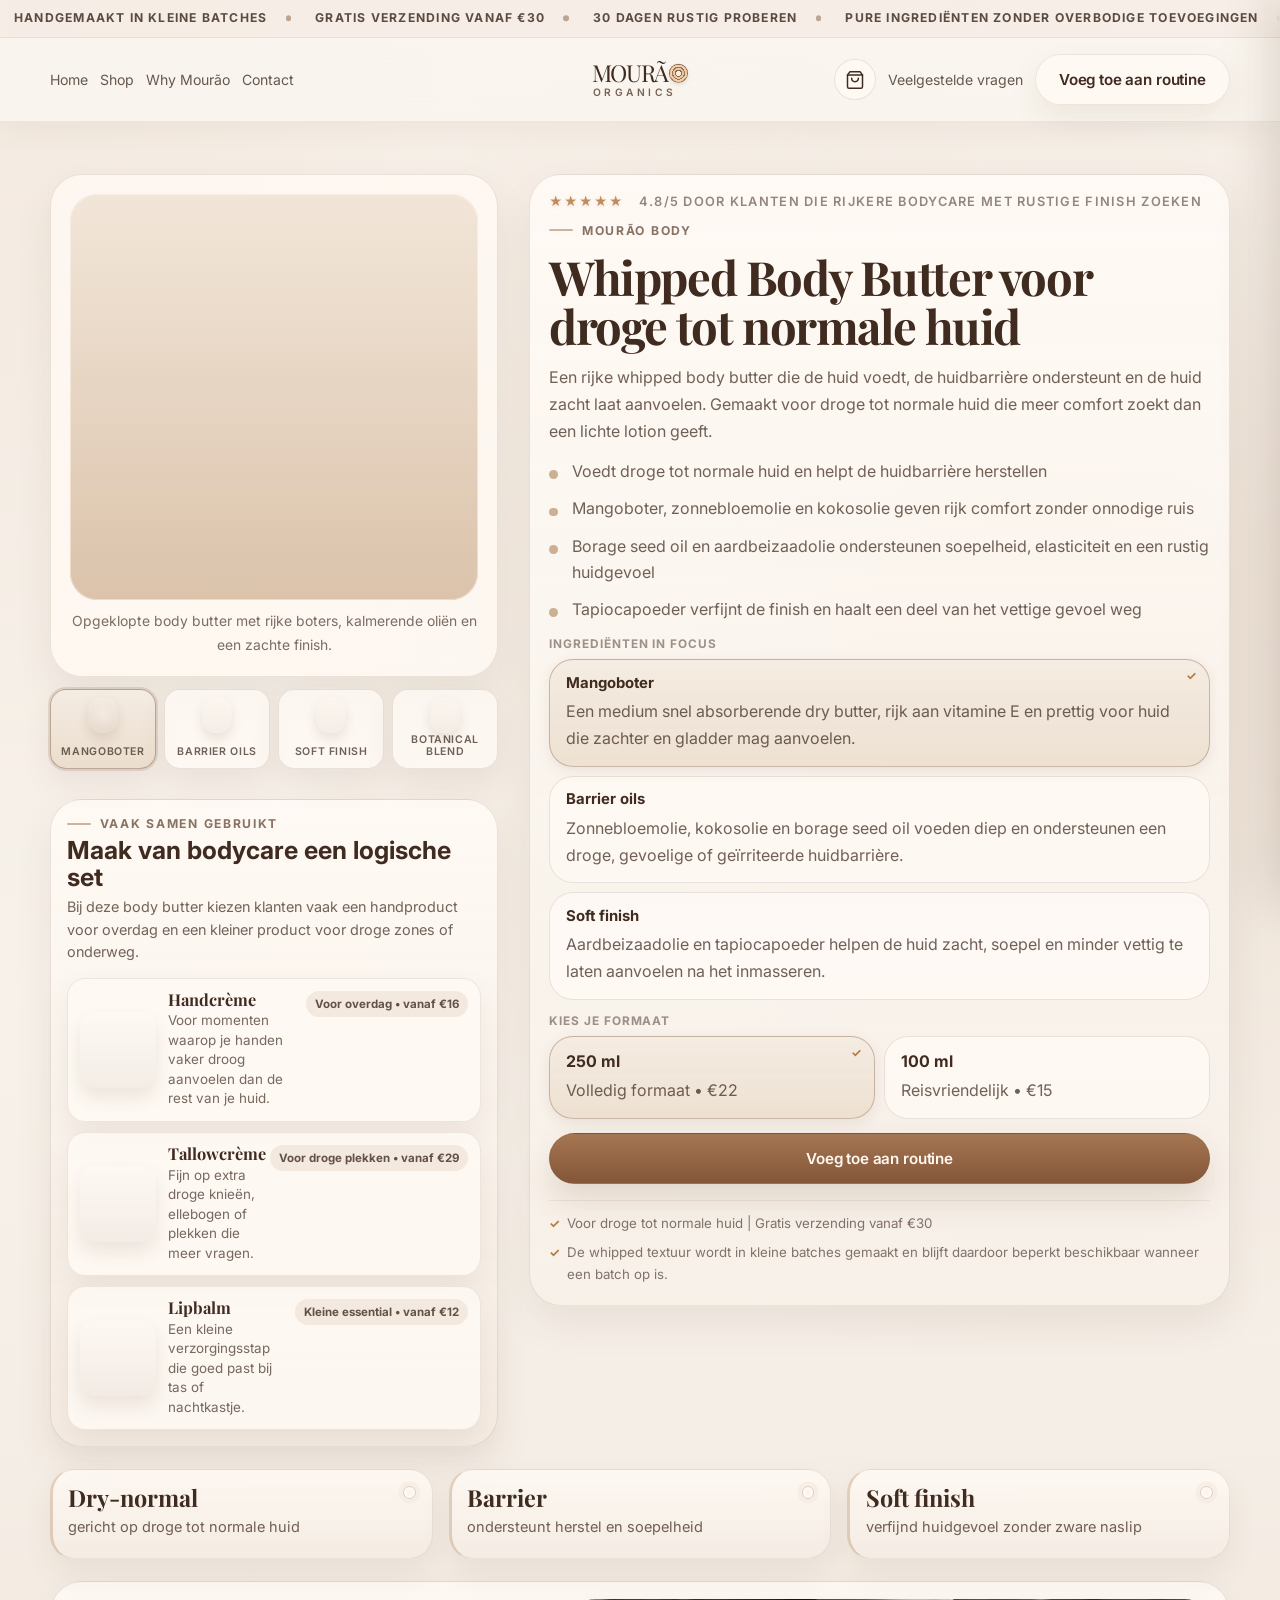
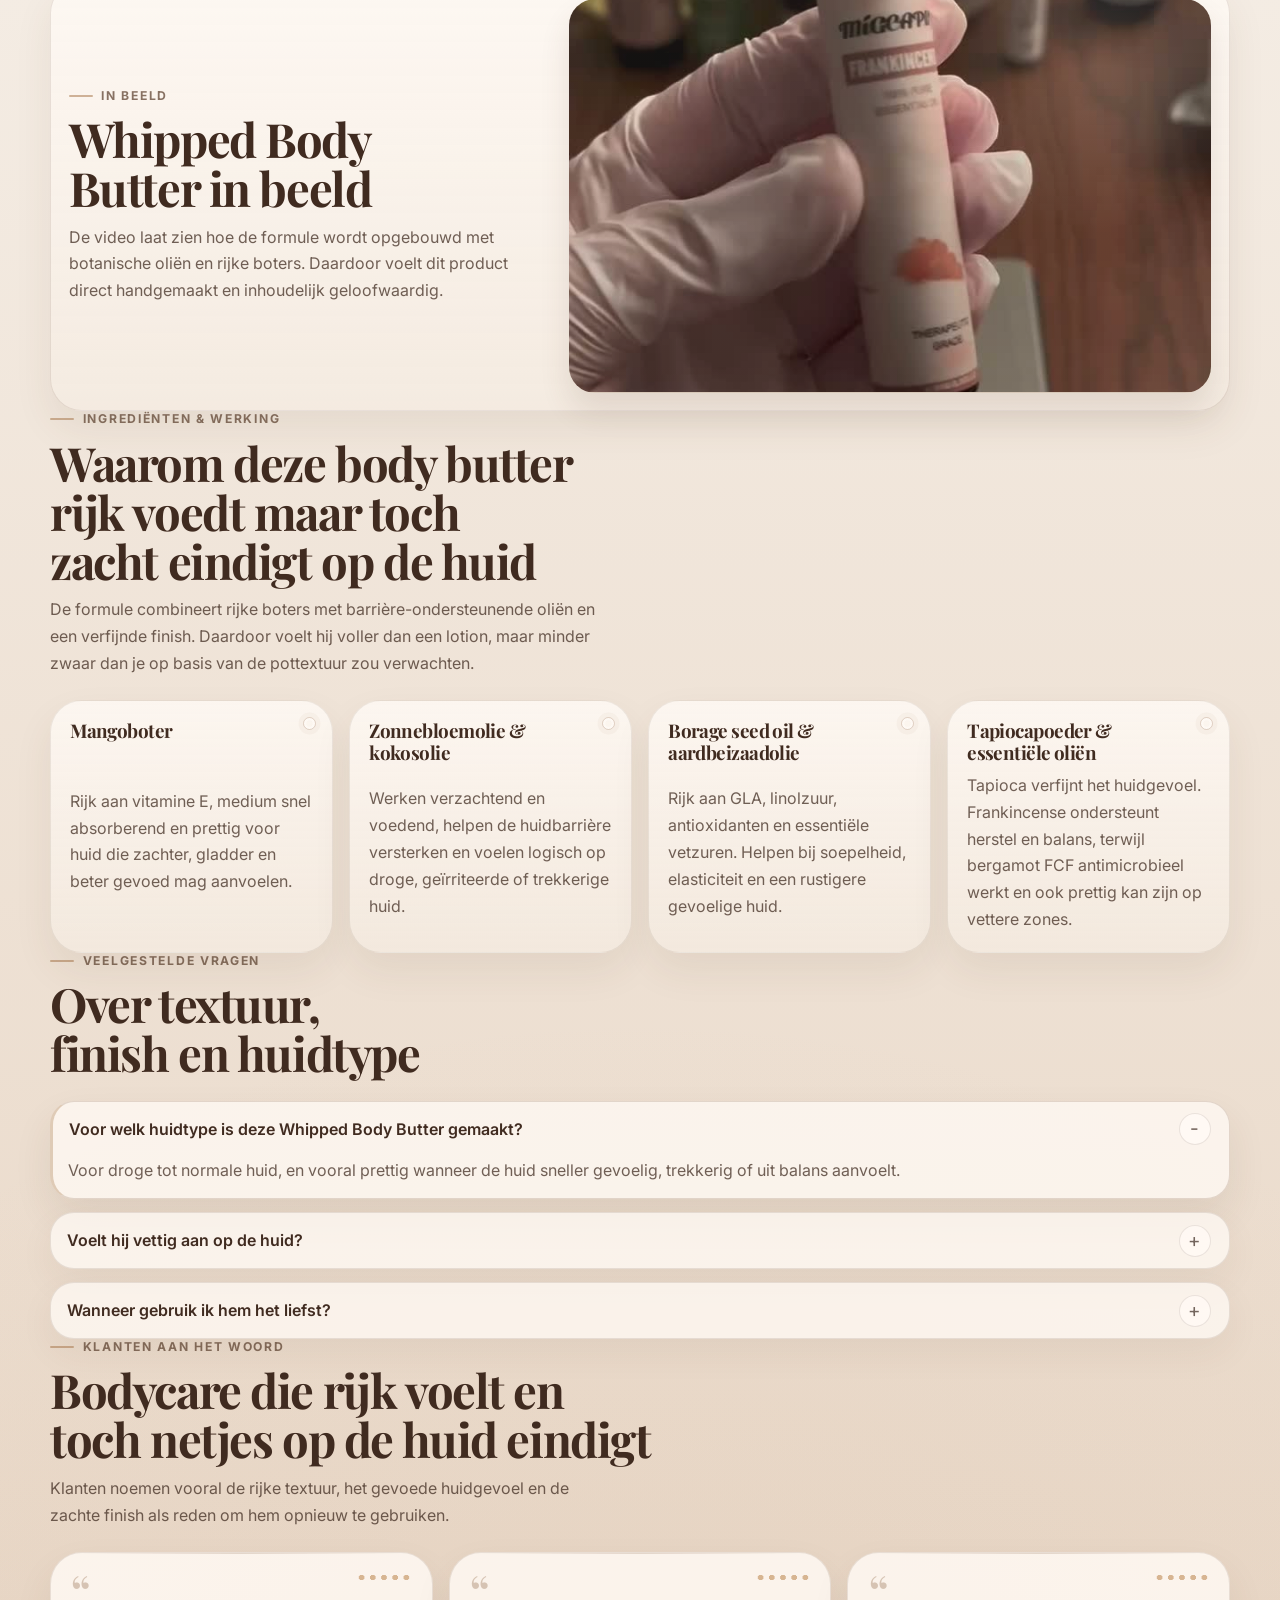
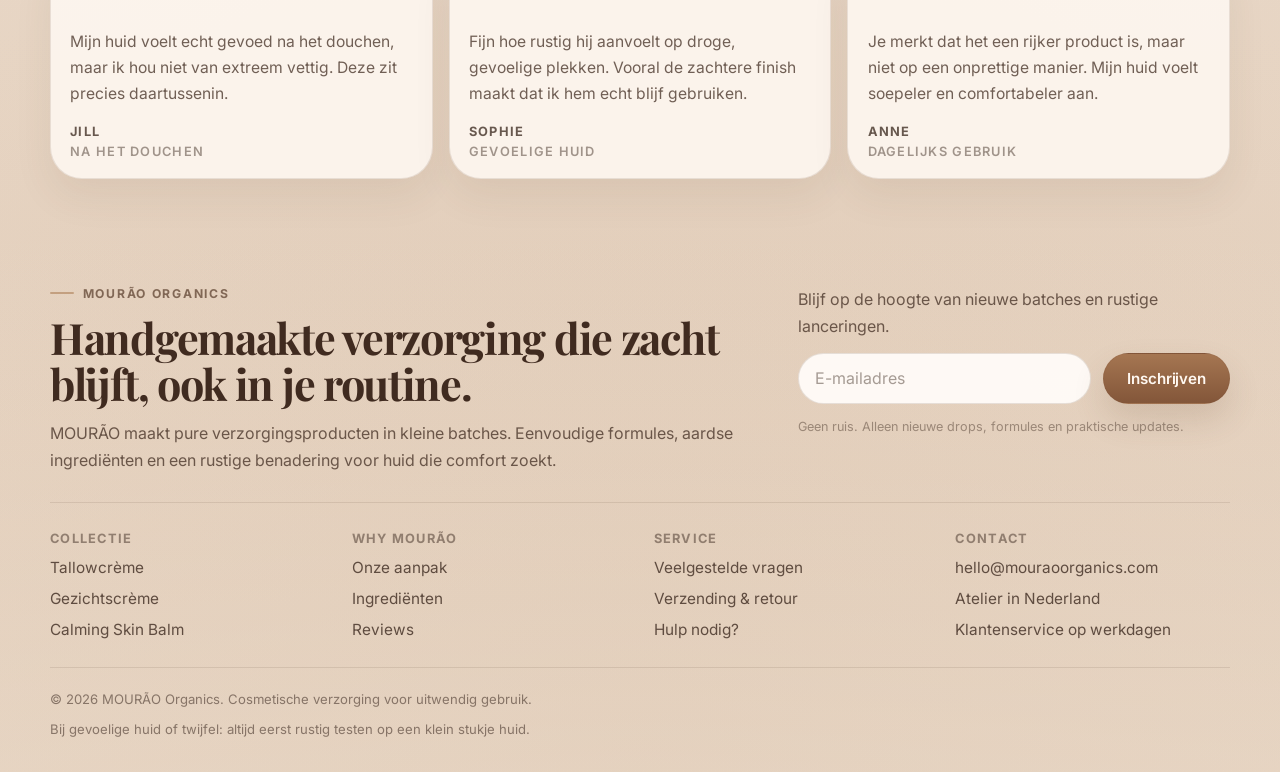
==== commit 83444d70: "fix(storefront): restore static product media and cart" ====
--- a/bodylotion.html
+++ b/bodylotion.html
@@ -5,12 +5,13 @@
     <meta name="viewport" content="width=device-width,initial-scale=1">
     <meta name="theme-color" content="#F6F1EB">
     <title>Whipped Body Butter | MOURÃO Organics</title>
+    <link rel="icon" href="favicon.ico" sizes="any">
     <link rel="preconnect" href="https://fonts.googleapis.com">
     <link rel="preconnect" href="https://fonts.gstatic.com" crossorigin>
     <link href="https://fonts.googleapis.com/css2?family=Inter:wght@400;500;600;700&family=Playfair+Display:wght@500;600;700&display=swap" rel="stylesheet">
     <link rel="stylesheet" href="assets/mourao-home.css">
   </head>
-  <body class="mourao-theme">
+  <body class="mourao-theme" data-product-id="bodylotion">
     <a class="visually-hidden" href="#MainContent">Ga naar de inhoud</a>
 
     <div class="mourao-announcement" aria-label="Winkelmeldingen">
@@ -71,17 +72,17 @@
             <div class="mourao-product-layout">
               <div class="mourao-gallery mourao-reveal" style="--animation-order: 1;">
                 <div class="mourao-gallery__main">
-                  <div class="mourao-gallery__hero" style="--mourao-gallery-image: url('mourao-product-bodylotion-hero.jpg');">
+                  <div class="mourao-gallery__hero" style="--mourao-gallery-image: url('assets/mourao-product-bodylotion-hero.jpg');">
                     <div class="mourao-gallery__hero-glow"></div>
                   </div>
                   <p class="mourao-gallery__caption">Opgeklopte body butter met rijke boters, kalmerende oliën en een zachte finish.</p>
                 </div>
 
                 <div class="mourao-gallery__thumbs" aria-hidden="true">
-                  <span class="mourao-gallery__thumb" style="--mourao-thumb-image: url('mourao-product-bodylotion-thumb-1.jpg');">Mangoboter</span>
-<span class="mourao-gallery__thumb" style="--mourao-thumb-image: url('mourao-product-bodylotion-thumb-2.jpg');">Barrier oils</span>
-<span class="mourao-gallery__thumb" style="--mourao-thumb-image: url('mourao-product-bodylotion-thumb-3.jpg');">Soft finish</span>
-<span class="mourao-gallery__thumb" style="--mourao-thumb-image: url('mourao-product-bodylotion-thumb-4.jpg');">Botanical blend</span>
+                  <span class="mourao-gallery__thumb" style="--mourao-thumb-image: url('assets/mourao-product-bodylotion-thumb-1.jpg');">Mangoboter</span>
+<span class="mourao-gallery__thumb" style="--mourao-thumb-image: url('assets/mourao-product-bodylotion-thumb-2.jpg');">Barrier oils</span>
+<span class="mourao-gallery__thumb" style="--mourao-thumb-image: url('assets/mourao-product-bodylotion-thumb-3.jpg');">Soft finish</span>
+<span class="mourao-gallery__thumb" style="--mourao-thumb-image: url('assets/mourao-product-bodylotion-thumb-4.jpg');">Botanical blend</span>
                 </div>
               </div>
 
@@ -150,7 +151,7 @@
 
                   <div class="mourao-related-list">
                     <a class="mourao-related-card" href="handcreme.html">
-                      <span class="mourao-related-card__media" style="--mourao-related-image: url('mourao-product-handcreme-card.jpg');" aria-hidden="true"></span>
+                      <span class="mourao-related-card__media" style="--mourao-related-image: url('assets/mourao-product-handcreme-card.jpg');" aria-hidden="true"></span>
                       <span class="mourao-related-card__body">
                         <strong>Handcrème</strong>
                         <span>Voor momenten waarop je handen vaker droog aanvoelen dan de rest van je huid.</span>
@@ -158,7 +159,7 @@
                       <span class="mourao-related-card__meta">Voor overdag • vanaf €16</span>
                     </a>
 <a class="mourao-related-card" href="product.html">
-                      <span class="mourao-related-card__media" style="--mourao-related-image: url('mourao-product-tallowcreme-card.jpg');" aria-hidden="true"></span>
+                      <span class="mourao-related-card__media" style="--mourao-related-image: url('assets/mourao-product-tallowcreme-card.jpg');" aria-hidden="true"></span>
                       <span class="mourao-related-card__body">
                         <strong>Tallowcrème</strong>
                         <span>Fijn op extra droge knieën, ellebogen of plekken die meer vragen.</span>
@@ -166,7 +167,7 @@
                       <span class="mourao-related-card__meta">Voor droge plekken • vanaf €29</span>
                     </a>
 <a class="mourao-related-card" href="lipbalm.html">
-                      <span class="mourao-related-card__media" style="--mourao-related-image: url('mourao-product-lipbalm-card.jpg');" aria-hidden="true"></span>
+                      <span class="mourao-related-card__media" style="--mourao-related-image: url('assets/mourao-product-lipbalm-card.jpg');" aria-hidden="true"></span>
                       <span class="mourao-related-card__body">
                         <strong>Lipbalm</strong>
                         <span>Een kleine verzorgingsstap die goed past bij tas of nachtkastje.</span>
@@ -349,5 +350,6 @@
         </div>
       </footer>
     </div>
+    <script src="assets/mourao-cart.js"></script>
   </body>
 </html>
--- a/assets/mourao-home.css
+++ b/assets/mourao-home.css
@@ -2512,6 +2512,15 @@
 }
 
 @media screen and (max-width: 699px) {
+  .mourao-section {
+    padding: 1rem 0;
+  }
+
+  .mourao-section-header {
+    gap: 0.55rem;
+    margin-bottom: 1rem;
+  }
+
   .mourao-reveal {
     opacity: 1;
     transform: none;
@@ -2520,30 +2529,43 @@
 
   .mourao-product-list {
     grid-template-columns: repeat(2, minmax(0, 1fr));
-    gap: 0.75rem;
+    gap: 0.82rem;
   }
 
   .mourao-product-card {
-    padding: 0.75rem;
+    padding: 0.82rem;
     gap: 0.65rem;
   }
 
+  .mourao-product-card__body {
+    gap: 0.58rem;
+  }
+
   .mourao-product-card__media {
-    aspect-ratio: 1 / 1.1;
+    aspect-ratio: 1 / 1.02;
   }
 
   .mourao-product-card__title {
     font-size: 1.15rem;
     line-height: 1.1;
+    display: -webkit-box;
+    -webkit-box-orient: vertical;
+    -webkit-line-clamp: 2;
+    overflow: hidden;
   }
 
   .mourao-product-card__text {
     font-size: 0.82rem;
     line-height: 1.5;
+    display: -webkit-box;
+    -webkit-box-orient: vertical;
+    -webkit-line-clamp: 3;
+    overflow: hidden;
   }
 
   .mourao-product-card__badges {
     gap: 0.35rem;
+    align-items: flex-start;
   }
 
   .mourao-pill {
@@ -2563,19 +2585,37 @@
     font-size: 0.68rem;
   }
 
+  .mourao-product-card .mourao-inline-link {
+    width: 100%;
+    justify-content: center;
+    padding: 0.62rem 0.8rem;
+    font-size: 0.76rem;
+  }
+
   .mourao-header-link,
   .mourao-wordmark__sub {
     display: none;
   }
 
+  .mourao-header-nav {
+    gap: 0.55rem;
+    margin-top: 0;
+    padding-top: 0.3rem;
+    padding-bottom: 0.1rem;
+  }
+
+  .mourao-header-nav__link {
+    font-size: 0.76rem;
+  }
+
   .mourao-header-meta .mourao-button {
-    min-height: 2.85rem;
-    padding: 0.8rem 1rem;
-    font-size: 0.87rem;
+    min-height: 2.55rem;
+    padding: 0.68rem 0.88rem;
+    font-size: 0.79rem;
   }
 
   .mourao-hero {
-    padding-top: 1.1rem;
+    padding-top: 0.95rem;
   }
 
   .mourao-hero__visual {
@@ -2583,31 +2623,54 @@
   }
 
   .mourao-site-header__inner {
-    gap: 0.8rem;
+    gap: 0.68rem;
   }
 
   .mourao-wordmark {
-    gap: 0.65rem;
+    gap: 0.55rem;
+  }
+
+  .mourao-wordmark__image {
+    width: 2.85rem;
+    height: 2.85rem;
   }
 
   .mourao-wordmark__text {
-    font-size: 1.12rem;
+    font-size: 1rem;
   }
 
   .mourao-wordmark__subline {
-    font-size: 0.56rem;
-    letter-spacing: 0.28em;
+    font-size: 0.51rem;
+    letter-spacing: 0.24em;
+  }
+
+  .mourao-hero__content {
+    gap: 0.82rem;
+  }
+
+  .mourao-hero__actions {
+    gap: 0.65rem 0.85rem;
+  }
+
+  .mourao-chip-row {
+    gap: 0.55rem;
+  }
+
+  .mourao-chip {
+    padding: 0.72rem 0.82rem;
+    font-size: 0.8rem;
   }
 
   .mourao-hero__product-visual,
   .mourao-gallery__hero {
     aspect-ratio: 1 / 1.02;
-    min-height: 20.5rem;
+    min-height: 18.4rem;
   }
 
   .mourao-hero__frame {
     max-width: none;
     width: 100%;
+    padding: 0.78rem;
   }
 
   .mourao-hero__video-shell {
@@ -2639,8 +2702,8 @@
   }
 
   .mourao-nature-video__frame {
-    min-height: 13.8rem;
-    aspect-ratio: 4 / 3.85;
+    min-height: 12.8rem;
+    aspect-ratio: 4 / 3.6;
   }
 
   .mourao-nature-video__logo-shell {
@@ -2670,9 +2733,21 @@
     font-size: clamp(1.6rem, 7vw, 2rem);
   }
 
+  .mourao-trust-bar {
+    gap: 0.65rem;
+    padding: 0.82rem;
+  }
+
+  .mourao-trust-bar__item {
+    gap: 0.7rem;
+    padding: 0.82rem 0.88rem;
+    font-size: 0.84rem;
+  }
+
   .mourao-gallery__main,
   .mourao-related-panel,
-  .mourao-product-box {
+  .mourao-product-box,
+  .mourao-product-video {
     padding: 0.85rem;
   }
 
@@ -2704,6 +2779,15 @@
     padding: 0.76rem 0.82rem;
   }
 
+  .mourao-option strong {
+    font-size: 0.9rem;
+  }
+
+  .mourao-option span {
+    font-size: 0.85rem;
+    line-height: 1.45;
+  }
+
   .mourao-proof-strip,
   .mourao-detail-grid {
     gap: 0.72rem;
@@ -2716,13 +2800,23 @@
   }
 
   .mourao-related-card {
-    grid-template-columns: 4.1rem minmax(0, 1fr);
+    grid-template-columns: 4.4rem minmax(0, 1fr);
     gap: 0.68rem;
+    padding: 0.82rem;
   }
 
   .mourao-related-card__meta {
     grid-column: 2;
     justify-self: start;
+    font-size: 0.68rem;
+  }
+
+  .mourao-related-card__body strong {
+    font-size: 0.96rem;
+  }
+
+  .mourao-related-card__body span {
+    font-size: 0.82rem;
   }
 
   .mourao-review-card {
@@ -2737,6 +2831,47 @@
   .mourao-faq-item summary {
     padding: 0.92rem 3.25rem 0.92rem 0.92rem;
     font-size: 0.94rem;
+  }
+
+  .mourao-gallery__thumbs {
+    grid-template-columns: repeat(2, minmax(0, 1fr));
+    gap: 0.58rem;
+  }
+
+  .mourao-gallery__thumb {
+    min-height: 5.25rem;
+    padding: 3.05rem 0.55rem 0.62rem;
+    font-size: 0.7rem;
+    letter-spacing: 0.05em;
+  }
+
+  .mourao-gallery__thumb::before {
+    width: 2.08rem;
+    height: 2.5rem;
+    top: 0.54rem;
+  }
+
+  .mourao-product-video {
+    gap: 0.85rem;
+    margin-top: 1rem;
+  }
+
+  .mourao-product-video__copy {
+    gap: 0.58rem;
+  }
+
+  .mourao-product-video__frame {
+    min-height: 14rem;
+    aspect-ratio: 4 / 4.3;
+  }
+
+  .mourao-newsletter,
+  .mourao-cta-panel {
+    padding: 1.15rem;
+  }
+
+  .mourao-site-footer__grid {
+    gap: 1.35rem;
   }
 }
 
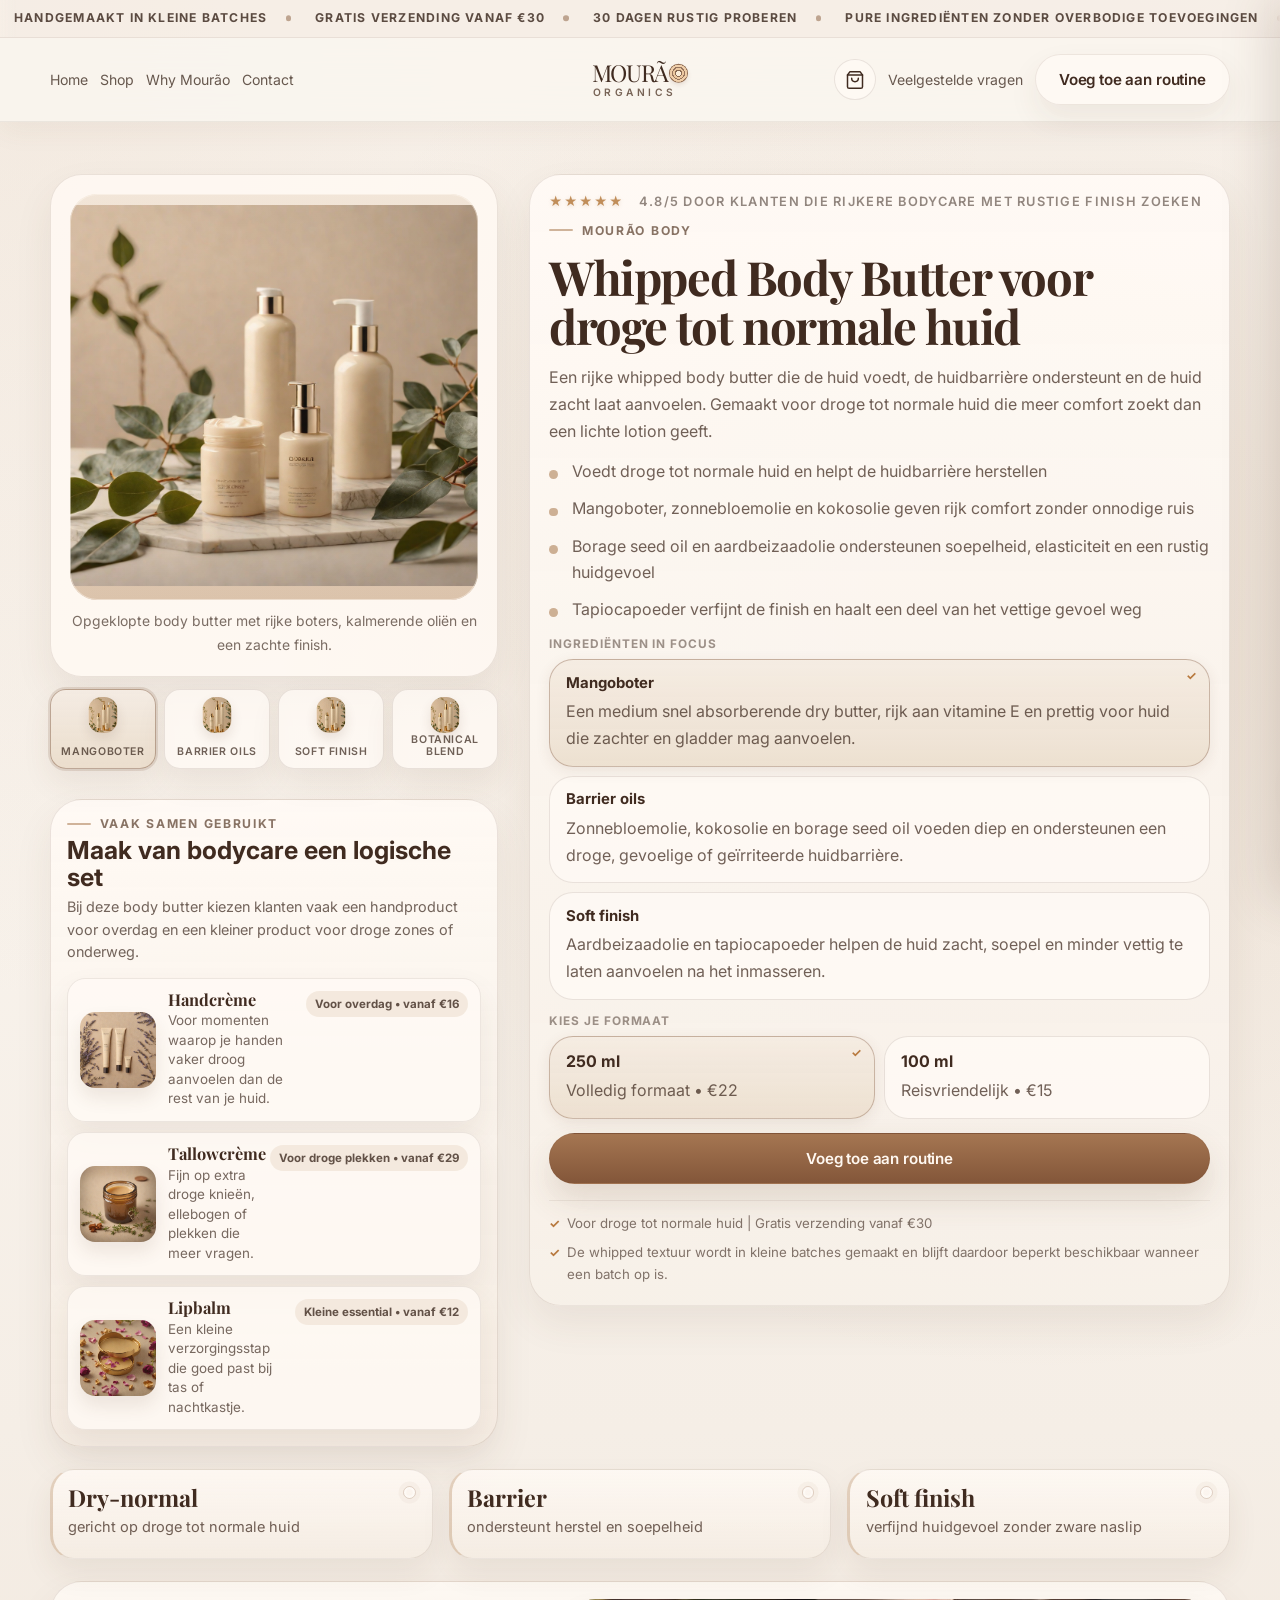
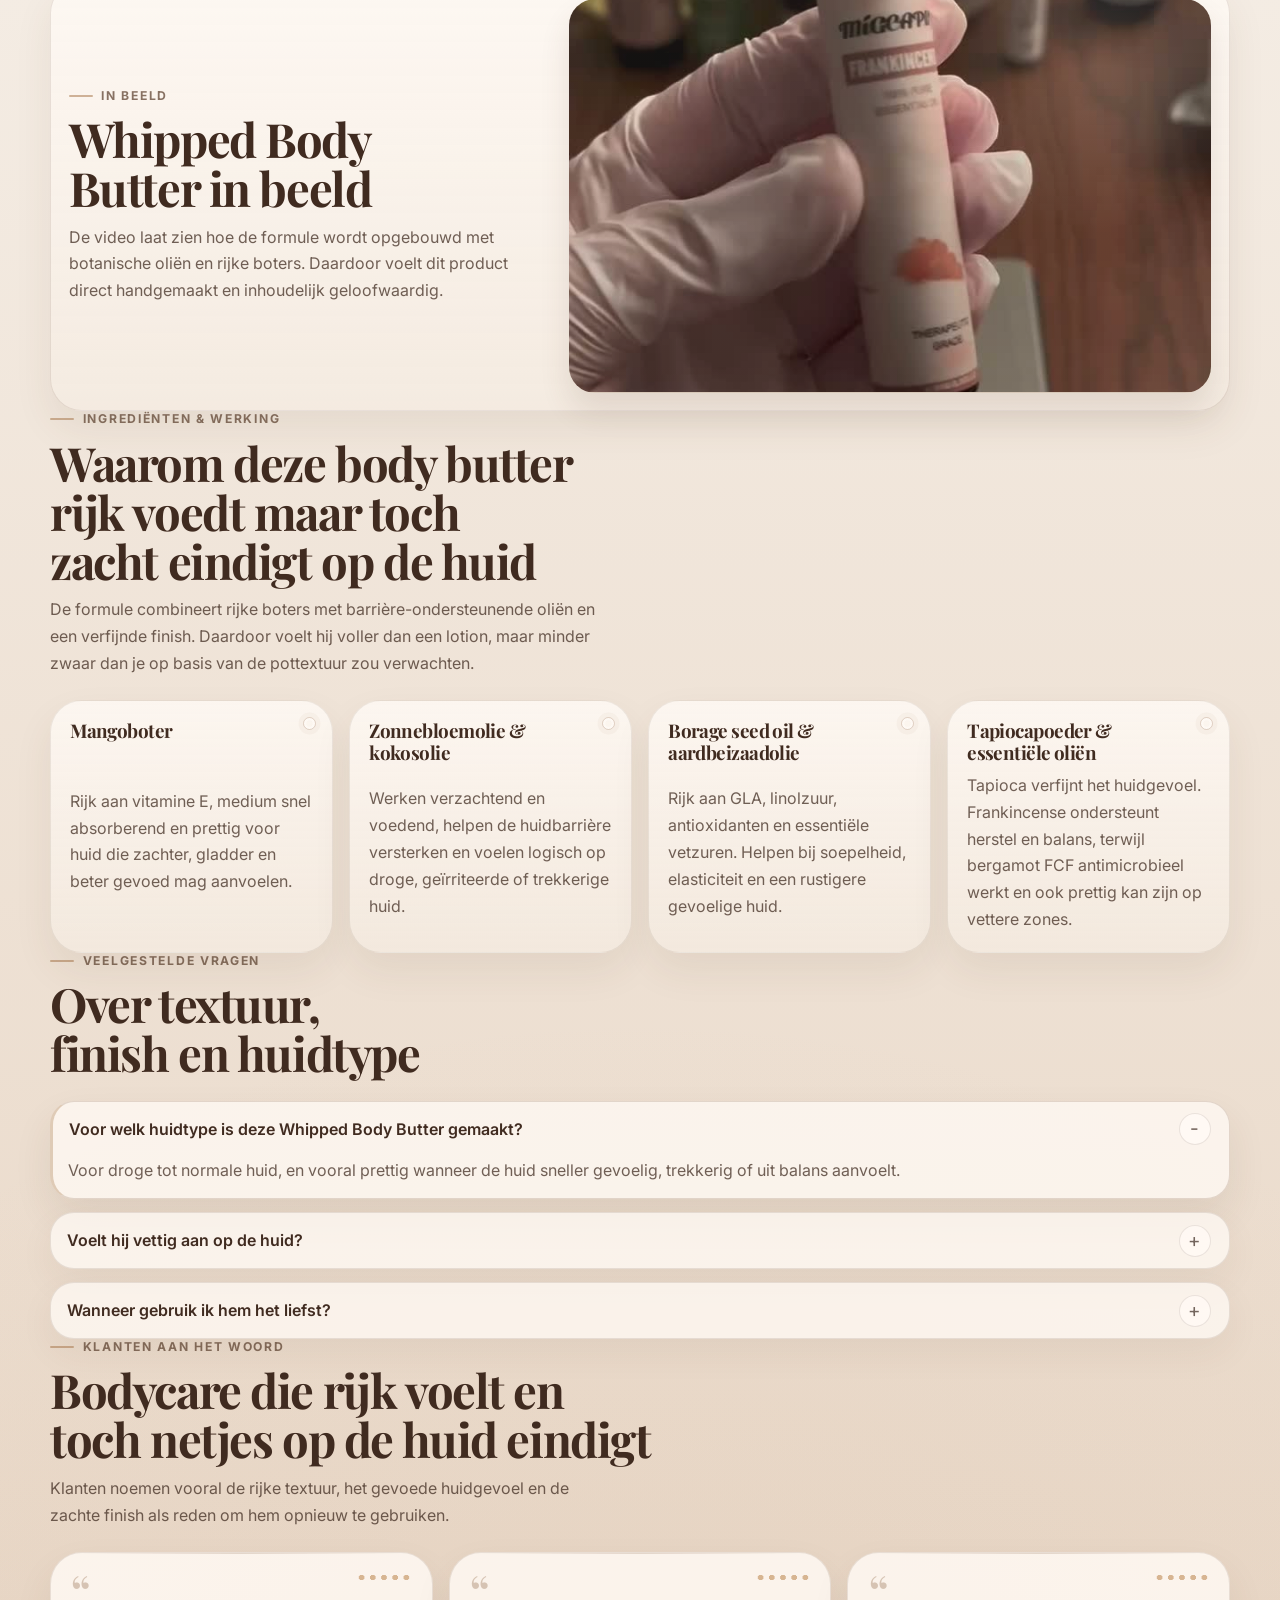
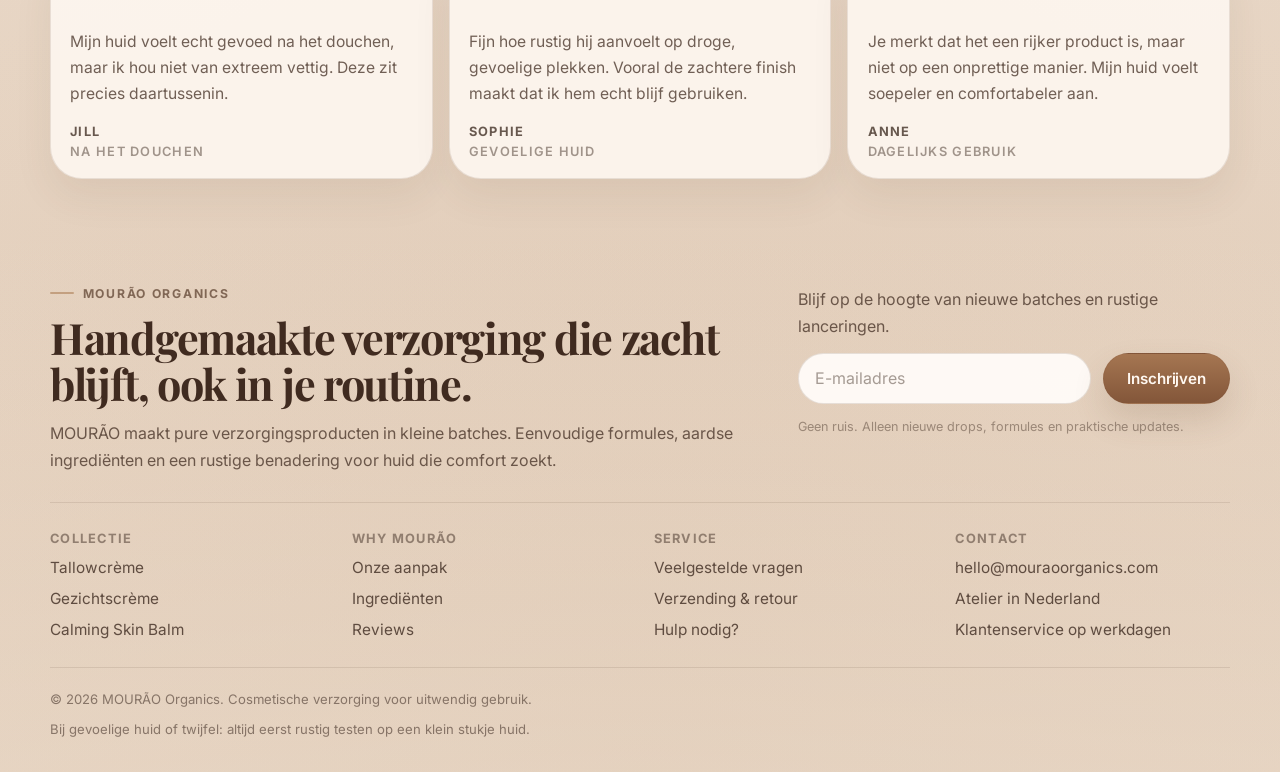
==== commit a30572ed: "fix(storefront): resolve static asset paths correctly" ====
--- a/bodylotion.html
+++ b/bodylotion.html
@@ -72,17 +72,17 @@
             <div class="mourao-product-layout">
               <div class="mourao-gallery mourao-reveal" style="--animation-order: 1;">
                 <div class="mourao-gallery__main">
-                  <div class="mourao-gallery__hero" style="--mourao-gallery-image: url('assets/mourao-product-bodylotion-hero.jpg');">
+                  <div class="mourao-gallery__hero" style="--mourao-gallery-image: url('mourao-product-bodylotion-hero.jpg');">
                     <div class="mourao-gallery__hero-glow"></div>
                   </div>
                   <p class="mourao-gallery__caption">Opgeklopte body butter met rijke boters, kalmerende oliën en een zachte finish.</p>
                 </div>
 
                 <div class="mourao-gallery__thumbs" aria-hidden="true">
-                  <span class="mourao-gallery__thumb" style="--mourao-thumb-image: url('assets/mourao-product-bodylotion-thumb-1.jpg');">Mangoboter</span>
-<span class="mourao-gallery__thumb" style="--mourao-thumb-image: url('assets/mourao-product-bodylotion-thumb-2.jpg');">Barrier oils</span>
-<span class="mourao-gallery__thumb" style="--mourao-thumb-image: url('assets/mourao-product-bodylotion-thumb-3.jpg');">Soft finish</span>
-<span class="mourao-gallery__thumb" style="--mourao-thumb-image: url('assets/mourao-product-bodylotion-thumb-4.jpg');">Botanical blend</span>
+                  <span class="mourao-gallery__thumb" style="--mourao-thumb-image: url('mourao-product-bodylotion-thumb-1.jpg');">Mangoboter</span>
+<span class="mourao-gallery__thumb" style="--mourao-thumb-image: url('mourao-product-bodylotion-thumb-2.jpg');">Barrier oils</span>
+<span class="mourao-gallery__thumb" style="--mourao-thumb-image: url('mourao-product-bodylotion-thumb-3.jpg');">Soft finish</span>
+<span class="mourao-gallery__thumb" style="--mourao-thumb-image: url('mourao-product-bodylotion-thumb-4.jpg');">Botanical blend</span>
                 </div>
               </div>
 
@@ -151,7 +151,7 @@
 
                   <div class="mourao-related-list">
                     <a class="mourao-related-card" href="handcreme.html">
-                      <span class="mourao-related-card__media" style="--mourao-related-image: url('assets/mourao-product-handcreme-card.jpg');" aria-hidden="true"></span>
+                      <span class="mourao-related-card__media" style="--mourao-related-image: url('mourao-product-handcreme-card.jpg');" aria-hidden="true"></span>
                       <span class="mourao-related-card__body">
                         <strong>Handcrème</strong>
                         <span>Voor momenten waarop je handen vaker droog aanvoelen dan de rest van je huid.</span>
@@ -159,7 +159,7 @@
                       <span class="mourao-related-card__meta">Voor overdag • vanaf €16</span>
                     </a>
 <a class="mourao-related-card" href="product.html">
-                      <span class="mourao-related-card__media" style="--mourao-related-image: url('assets/mourao-product-tallowcreme-card.jpg');" aria-hidden="true"></span>
+                      <span class="mourao-related-card__media" style="--mourao-related-image: url('mourao-product-tallowcreme-card.jpg');" aria-hidden="true"></span>
                       <span class="mourao-related-card__body">
                         <strong>Tallowcrème</strong>
                         <span>Fijn op extra droge knieën, ellebogen of plekken die meer vragen.</span>
@@ -167,7 +167,7 @@
                       <span class="mourao-related-card__meta">Voor droge plekken • vanaf €29</span>
                     </a>
 <a class="mourao-related-card" href="lipbalm.html">
-                      <span class="mourao-related-card__media" style="--mourao-related-image: url('assets/mourao-product-lipbalm-card.jpg');" aria-hidden="true"></span>
+                      <span class="mourao-related-card__media" style="--mourao-related-image: url('mourao-product-lipbalm-card.jpg');" aria-hidden="true"></span>
                       <span class="mourao-related-card__body">
                         <strong>Lipbalm</strong>
                         <span>Een kleine verzorgingsstap die goed past bij tas of nachtkastje.</span>
